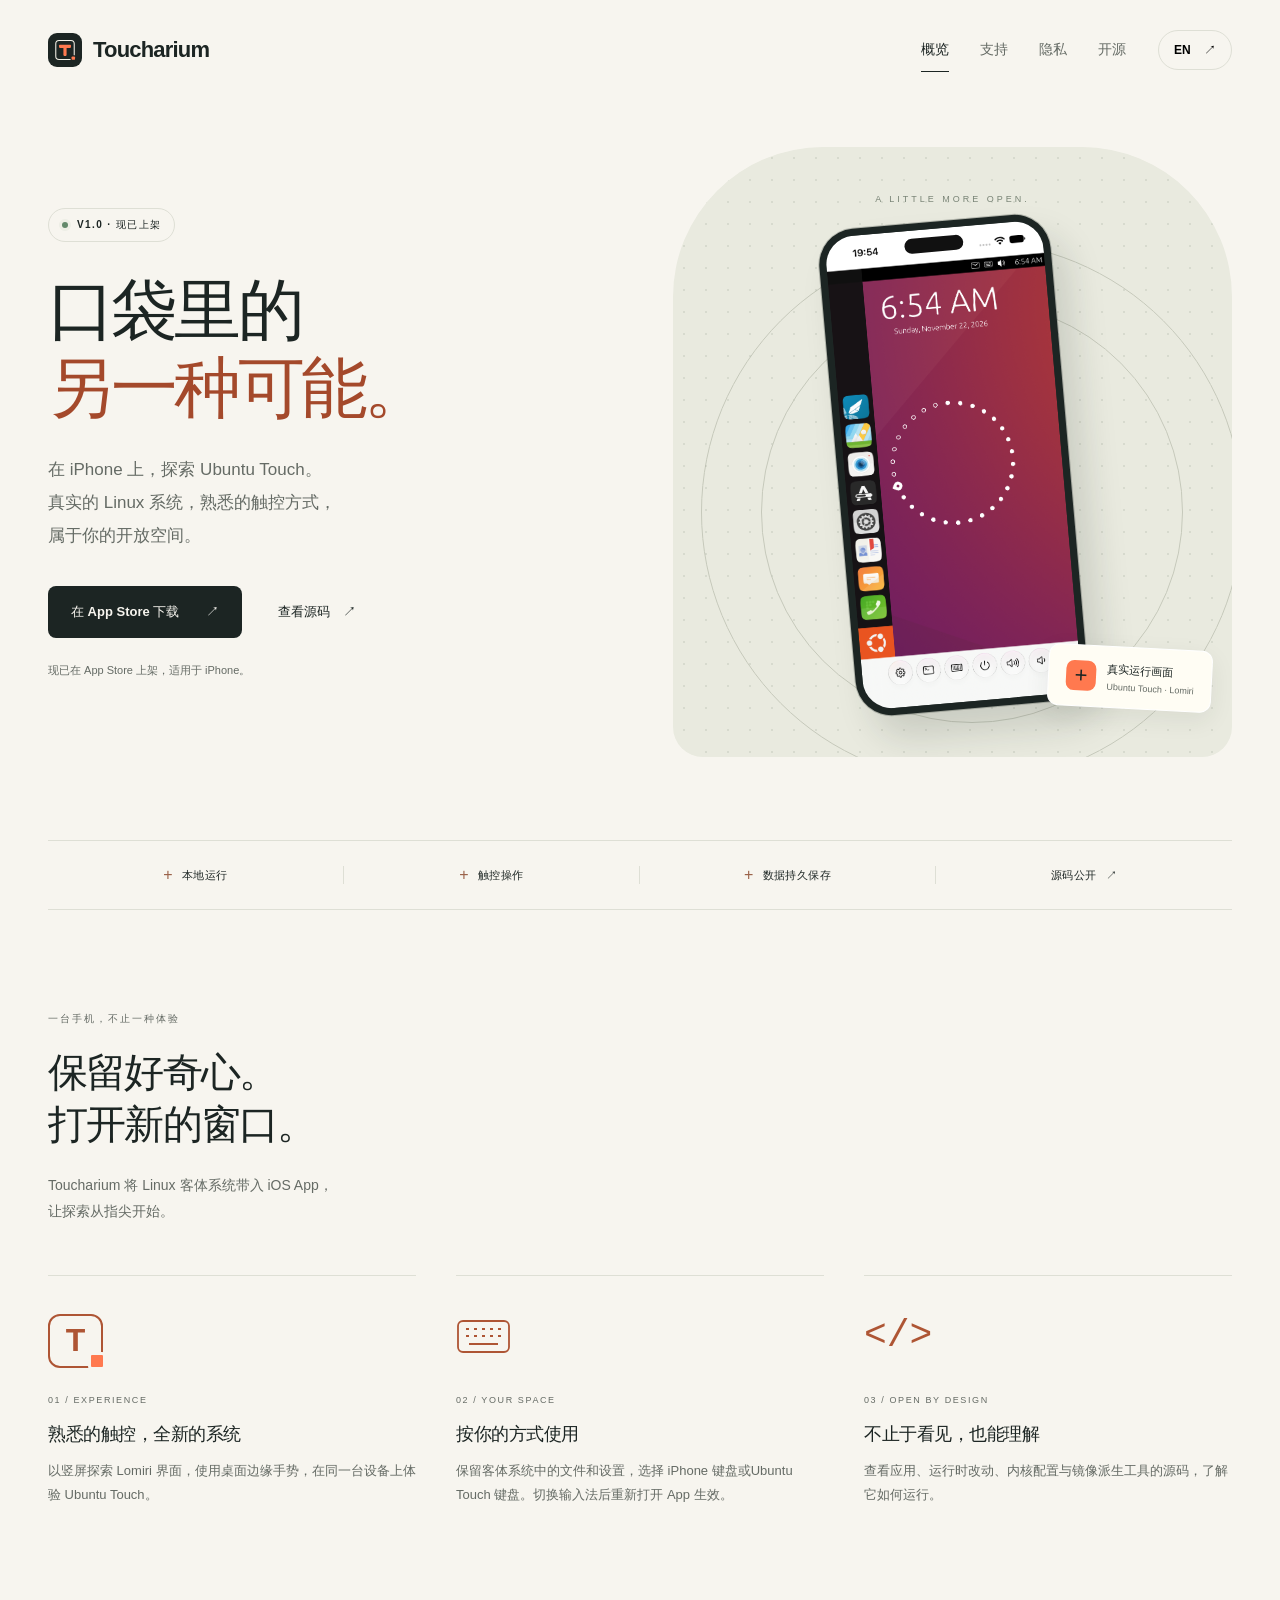
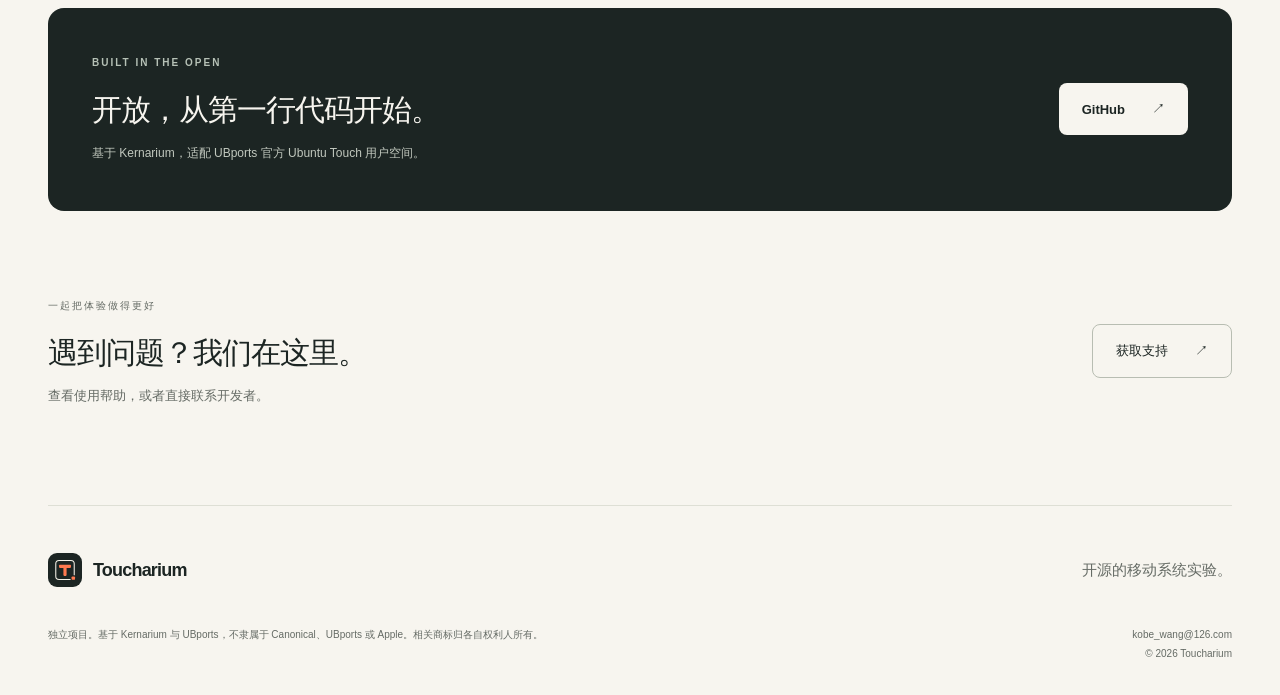
==== index.html @ 2452e2f4 "Publish versioned Toucharium source and licence materials" ====
<!doctype html>
<!-- SPDX-License-Identifier: GPL-2.0-or-later -->
<html lang="zh-CN" data-lang="zh"><head><meta charset="utf-8"><meta name="viewport" content="width=device-width, initial-scale=1">
<title>在 iPhone 上探索 Ubuntu Touch · Toucharium</title><meta name="description" content="Toucharium 是基于 Kernarium 的开源 iOS 应用，用于运行与探索 Ubuntu Touch。查看项目、技术支持、隐私政策和源码。">
<meta name="theme-color" content="#f7f5ef"><meta name="color-scheme" content="light"><meta name="referrer" content="strict-origin-when-cross-origin">
<meta property="og:title" content="在 iPhone 上探索 Ubuntu Touch · Toucharium"><meta property="og:description" content="Toucharium 是基于 Kernarium 的开源 iOS 应用，用于运行与探索 Ubuntu Touch。查看项目、技术支持、隐私政策和源码。"><meta property="og:type" content="website">
<link rel="icon" href="assets/icon.svg" type="image/svg+xml"><link rel="stylesheet" href="assets/style.css"><script src="assets/site.js" defer></script></head>
<body><a class="skip" href="#main"><span data-zh>跳到正文</span><span data-en lang="en">Skip to content</span></a><header class="site-header"><a class="wordmark" href="./" aria-label="Toucharium home"><img src="assets/icon.svg" width="34" height="34" alt=""><span>Toucharium</span></a><nav aria-label="Main navigation"><a href="./" aria-current="page"><span data-zh>概览</span><span data-en lang="en">Overview</span></a><a href="support.html"><span data-zh>支持</span><span data-en lang="en">Support</span></a><a href="privacy.html"><span data-zh>隐私</span><span data-en lang="en">Privacy</span></a><a href="open-source.html"><span data-zh>开源</span><span data-en lang="en">Source</span></a></nav><button class="language" id="language" type="button" aria-label="Switch to English">EN <span aria-hidden="true">↗</span></button></header>
<main id="main"><section class="hero"><div class="hero-copy"><div class="preview-label"><span class="status-dot"></span><span data-zh>V1.0 · 现已上架</span><span data-en lang="en">V1.0 · AVAILABLE NOW</span></div><h1><span data-zh>口袋里的<br><em>另一种可能。</em></span><span data-en lang="en">A different world.<br><em>In your pocket.</em></span></h1><p class="hero-description"><span data-zh>在 iPhone 上，探索 Ubuntu Touch。<br>真实的 Linux 系统，熟悉的触控方式，<br>属于你的开放空间。</span><span data-en lang="en">Explore Ubuntu Touch on your iPhone.<br>A real Linux system. Familiar touch controls.<br>An open space to make your own.</span></p><div class="hero-actions"><a href="https://apps.apple.com/cn/app/toucharium/id6837986003" class="button primary"><span data-zh>在 App Store 下载</span><span data-en lang="en">Download on the App Store</span> <span aria-hidden="true">↗</span></a><a href="https://github.com/kobewang126/Kernarium/tree/toucharium-v1.0" class="text-link"><span data-zh>查看源码</span><span data-en lang="en">View source</span> <span aria-hidden="true">↗</span></a></div><p class="availability"><span data-zh>现已在 App Store 上架，适用于 iPhone。</span><span data-en lang="en">Now available on the App Store for iPhone.</span></p></div><div class="hero-art"><div class="art-grid" aria-hidden="true"></div><span class="art-caption">A LITTLE MORE OPEN.</span><div class="phone"><div class="phone-screen"><img src="assets/ubuntu-touch-preview.png" width="942" height="2048" alt="Ubuntu Touch running inside Toucharium, with its launcher and six host controls"><div class="island" aria-hidden="true"></div></div></div><div class="floating-note"><span class="small-plus" aria-hidden="true">+</span><div><strong><span data-zh>真实运行画面</span><span data-en lang="en">A real running system</span></strong><span><span data-zh>Ubuntu Touch · Lomiri</span><span data-en lang="en">Ubuntu Touch · Lomiri</span></span></div></div></div></section>
<section class="principles" aria-label="Highlights"><span><span data-zh>本地运行</span><span data-en lang="en">Runs locally</span></span><span><span data-zh>触控操作</span><span data-en lang="en">Touch first</span></span><span><span data-zh>数据持久保存</span><span data-en lang="en">Persistent storage</span></span><a href="open-source.html"><span data-zh>源码公开</span><span data-en lang="en">Open source</span> <span aria-hidden="true">↗</span></a></section>
<section class="explore" id="explore"><div class="section-heading"><p class="eyebrow"><span data-zh>一台手机，不止一种体验</span><span data-en lang="en">ONE PHONE. MORE POSSIBILITIES.</span></p><h2><span data-zh>保留好奇心。<br>打开新的窗口。</span><span data-en lang="en">Keep your curiosity.<br>Open another window.</span></h2><p><span data-zh>Toucharium 将 Linux 客体系统带入 iOS App，<br>让探索从指尖开始。</span><span data-en lang="en">Toucharium brings a Linux guest system into an iOS app.<br>Start exploring, one touch at a time.</span></p></div><div class="feature-grid"><article class="feature"><div class="feature-icon window-symbol" aria-hidden="true">T<span></span></div><span class="feature-number">01 / EXPERIENCE</span><h3><span data-zh>熟悉的触控，全新的系统</span><span data-en lang="en">A familiar touch. A different system.</span></h3><p><span data-zh>以竖屏探索 Lomiri 界面，使用桌面边缘手势，在同一台设备上体验 Ubuntu Touch。</span><span data-en lang="en">Explore Lomiri in portrait, use its edge gestures, and experience Ubuntu Touch on the device you already have.</span></p></article><article class="feature"><div class="feature-icon keyboard-symbol" aria-hidden="true"><svg width="55" height="42" viewBox="0 0 55 42" fill="none" stroke="currentColor" stroke-width="1.8"><rect x="2" y="6" width="51" height="31" rx="5"/><path d="M10 14h3m5 0h3m5 0h3m5 0h3m5 0h3M10 21h3m5 0h3m5 0h3m5 0h3m5 0h3M13 29h29"/></svg></div><span class="feature-number">02 / YOUR SPACE</span><h3><span data-zh>按你的方式使用</span><span data-en lang="en">Make it your own.</span></h3><p><span data-zh>保留客体系统中的文件和设置，选择 iPhone 键盘或Ubuntu Touch 键盘。切换输入法后重新打开 App 生效。</span><span data-en lang="en">Keep guest files and settings. Choose the iPhone keyboard or the Ubuntu Touch keyboard; reopen the app to apply a change.</span></p></article><article class="feature"><div class="feature-icon code-symbol" aria-hidden="true">&lt;/&gt;</div><span class="feature-number">03 / OPEN BY DESIGN</span><h3><span data-zh>不止于看见，也能理解</span><span data-en lang="en">Look inside. Build on it.</span></h3><p><span data-zh>查看应用、运行时改动、内核配置与镜像派生工具的源码，了解它如何运行。</span><span data-en lang="en">Read the application, runtime changes, kernel configuration and image tools to understand how it works.</span></p></article></div></section>
<section class="open-banner"><div><p class="eyebrow">BUILT IN THE OPEN</p><h2><span data-zh>开放，从第一行代码开始。</span><span data-en lang="en">Open, from the first line.</span></h2><p><span data-zh>基于 Kernarium，适配 UBports 官方 Ubuntu Touch 用户空间。</span><span data-en lang="en">Built on Kernarium, adapted for the official UBports Ubuntu Touch userspace.</span></p></div><a href="https://github.com/kobewang126/Kernarium/tree/toucharium-v1.0" class="button light">GitHub <span aria-hidden="true">↗</span></a></section>
<section class="need-help"><div><p class="eyebrow"><span data-zh>一起把体验做得更好</span><span data-en lang="en">LET’S MAKE IT BETTER</span></p><h2><span data-zh>遇到问题？我们在这里。</span><span data-en lang="en">A question? We’re here.</span></h2><p><span data-zh>查看使用帮助，或者直接联系开发者。</span><span data-en lang="en">Read the guide or get in touch with the developer.</span></p></div><a href="support.html" class="button outline"><span data-zh>获取支持</span><span data-en lang="en">Get support</span> <span aria-hidden="true">↗</span></a></section></main><footer class="site-footer"><div class="footer-top"><a class="wordmark" href="./"><img src="assets/icon.svg" width="30" height="30" alt=""><span>Toucharium</span></a><p><span data-zh>开源的移动系统实验。</span><span data-en lang="en">An open-source mobile computing experiment.</span></p></div><div class="footer-bottom"><p><span data-zh>独立项目。基于 Kernarium 与 UBports，不隶属于 Canonical、UBports 或 Apple。相关商标归各自权利人所有。</span><span data-en lang="en">An independent project built on Kernarium and UBports. Not affiliated with Canonical, UBports or Apple. Trademarks belong to their respective owners.</span></p><div><a href="mailto:kobe_wang@126.com">kobe_wang@126.com</a><span>© 2026 Toucharium</span></div></div></footer></body></html>
---- assets/style.css ----
/* SPDX-License-Identifier: GPL-2.0-or-later */
:root{--paper:#f7f5ef;--ink:#1c2523;--muted:#656b65;--line:#dedfd5;--orange:#ff794f;--serif:Georgia,"Songti SC",serif;font-family:-apple-system,BlinkMacSystemFont,"Segoe UI","PingFang SC",sans-serif;color:var(--ink);background:var(--paper);font-synthesis:none;scroll-behavior:smooth}
*{box-sizing:border-box}body{margin:0}a{color:inherit;text-decoration:none}button{font:inherit}img{display:block;max-width:100%;height:auto}button,a{-webkit-tap-highlight-color:transparent}a:focus-visible,button:focus-visible,summary:focus-visible{outline:3px solid #b74520;outline-offset:5px}::selection{background:#ffb79e;color:var(--ink)}[data-en]{display:none}html[data-lang=en] [data-en]{display:revert}html[data-lang=en] [data-zh]{display:none}.skip{position:absolute;left:16px;top:-80px;padding:14px;background:var(--ink);color:white;z-index:100}.skip:focus{top:12px}.site-header{height:100px;max-width:1280px;padding:0 48px;margin:auto;display:flex;align-items:center;justify-content:space-between;gap:32px}.wordmark{display:inline-flex;align-items:center;gap:11px;font-weight:720;font-size:22px;letter-spacing:-.8px;white-space:nowrap}.wordmark img{border-radius:9px;width:34px;height:34px}.site-header nav{display:flex;align-items:center;gap:31px;margin-left:auto;font-size:14px}.site-header nav a{color:var(--muted);padding:12px 0}.site-header nav a:hover,.site-header nav a[aria-current]{color:var(--ink)}.site-header nav a[aria-current]{box-shadow:0 1px 0 var(--ink)}.language{background:transparent;border:1px solid var(--line);border-radius:22px;padding:9px 15px;cursor:pointer;font-size:12px;font-weight:650;min-height:40px}.language span{margin-left:10px}main{max-width:1280px;margin:auto;padding:0 48px}.hero{display:grid;grid-template-columns:1.05fr 1fr;align-items:center;gap:38px;min-height:740px;padding:40px 0 76px}.hero-copy{padding-bottom:4px}.preview-label{display:inline-flex;align-items:center;gap:9px;border:1px solid var(--line);border-radius:30px;padding:9px 13px;font-size:10px;letter-spacing:1.4px;font-weight:600}.status-dot{width:6px;height:6px;border-radius:50%;background:#62896a;box-shadow:0 0 0 3px #62896a12}.hero h1{font-size:clamp(48px,5.2vw,72px);line-height:1.17;letter-spacing:-3.8px;font-weight:600;margin:30px 0 25px}.hero h1 em{font-family:var(--serif);font-weight:400;font-style:italic;color:#a4492b}.hero-description{color:var(--muted);font-size:17px;line-height:1.95;max-width:465px;margin:0}.hero-actions{display:flex;align-items:center;gap:27px;margin-top:34px}.button{display:inline-flex;align-items:center;justify-content:space-between;gap:27px;padding:17px 23px;border-radius:8px;font-size:13px;font-weight:650;min-height:52px;transition:transform .2s,background .2s;white-space:nowrap}.button:hover{transform:translateY(-2px)}.primary{background:var(--ink);color:var(--paper)}.primary:hover{background:#36433e}.text-link{font-size:13px;font-weight:600;padding:14px 0}.text-link span{margin-left:9px}.availability{font-size:11px;color:var(--muted);line-height:1.8;margin-top:23px;max-width:415px}.hero-art{height:610px;position:relative;border-radius:150px 150px 30px 30px;background:#e9eadf;overflow:hidden;display:flex;justify-content:center;align-items:center}.hero-art:before{content:"";position:absolute;width:540px;height:540px;border:1px solid #c6c9bb;border-radius:50%;transform:translate(20px,60px)}.hero-art:after{content:"";position:absolute;width:420px;height:420px;border:1px solid #c6c9bb;border-radius:50%;transform:translate(20px,60px)}.art-grid{position:absolute;inset:0;background-image:radial-gradient(#a5ad9f 1px,transparent 1px);background-size:22px 22px;opacity:.26}.art-caption{position:absolute;top:47px;left:0;right:0;text-align:center;font-size:9px;letter-spacing:3px;color:#788375;z-index:1}.phone{width:232px;background:#1c2523;padding:7px;border-radius:36px;box-shadow:15px 24px 35px #1c252326,0 0 0 1px #1c252340;transform:rotate(-5deg) translateY(13px);position:relative;z-index:2}.phone-screen{position:relative;border-radius:29px;overflow:hidden;background:white}.phone-screen>img{width:100%;height:auto}.island{position:absolute;top:8px;left:50%;transform:translateX(-50%);height:15px;width:59px;background:#111;border-radius:15px}.floating-note{display:flex;align-items:center;gap:11px;position:absolute;bottom:48px;right:20px;background:#fffdf4;box-shadow:0 8px 24px #29322b14;padding:15px 17px;border-radius:11px;z-index:3;transform:rotate(3deg);border:1px solid #fff}.floating-note strong{display:block;font-size:11px;font-weight:650}.floating-note div>span{display:block;font-size:9px;color:var(--muted);margin-top:5px}.small-plus{background:var(--orange);height:30px;width:30px;border-radius:8px;display:grid;place-items:center;font-size:22px;line-height:1}.principles{display:grid;grid-template-columns:repeat(4,1fr);border-top:1px solid var(--line);border-bottom:1px solid var(--line);padding:25px 0;font-size:11px;letter-spacing:.4px}.principles>span,.principles>a{display:flex;gap:9px;align-items:center;justify-content:center;border-right:1px solid var(--line)}.principles>span:before{content:"+";color:#9b634a;font-size:16px}.principles>a{border-right:0}.eyebrow{font-size:10px;letter-spacing:2px;line-height:1.7;font-weight:650;margin:0 0 19px;color:var(--muted)}.explore{padding:100px 0}.section-heading{max-width:650px}.section-heading h2{font-size:40px;letter-spacing:-1.8px;line-height:1.3;font-weight:550;margin:0 0 23px}.section-heading>p:last-child{color:var(--muted);font-size:14px;line-height:1.85}.feature-grid{display:grid;grid-template-columns:repeat(3,1fr);gap:40px;margin-top:50px}.feature{border-top:1px solid var(--line);padding-top:28px}.feature-icon{height:64px;margin-bottom:27px;display:flex;align-items:center;font-size:43px;color:#ae5534}.window-symbol{border:2px solid #ae5534;width:55px;height:54px;border-radius:12px;display:grid;place-items:center;font-size:32px;font-weight:650;position:relative;margin-top:10px}.window-symbol span{position:absolute;width:12px;height:12px;background:var(--orange);border:3px solid var(--paper);box-sizing:content-box;border-radius:4px;bottom:-4px;right:-5px}.keyboard-symbol{padding-top:0;font-size:59px;line-height:1}.code-symbol{font-family:monospace;font-size:38px;font-weight:300}.feature-number{display:block;font-size:9px;letter-spacing:1.6px;color:var(--muted)}.feature h3{font-size:18px;font-weight:600;letter-spacing:-.5px;line-height:1.6;margin:15px 0 10px}.feature p{font-size:13px;color:var(--muted);line-height:1.9;margin:0}.open-banner{display:flex;align-items:center;justify-content:space-between;gap:30px;padding:46px 44px;border-radius:16px;background:var(--ink);color:var(--paper)}.open-banner .eyebrow{color:#b6c1b6}.open-banner h2{font-size:30px;font-weight:500;letter-spacing:-1px;margin:0}.open-banner p:last-child{font-size:12px;line-height:1.8;color:#c1c8be;margin-bottom:0}.light{background:var(--paper);color:var(--ink)}.need-help{padding:86px 0 100px;display:flex;align-items:center;justify-content:space-between;gap:25px}.need-help h2{font-size:30px;letter-spacing:-1px;font-weight:500;margin:0}.need-help p:last-child{font-size:13px;color:var(--muted);margin-bottom:0}.outline{border:1px solid #b8bdb2}.site-footer{max-width:1184px;margin:0 auto;border-top:1px solid var(--line);padding:40px 0 32px}.footer-top{display:flex;align-items:center;justify-content:space-between;gap:24px}.footer-top .wordmark{font-size:18px}.footer-top p{font-family:var(--serif);font-style:italic;color:var(--muted);font-size:15px}.footer-bottom{display:flex;justify-content:space-between;gap:45px;margin-top:30px;color:var(--muted);font-size:10px;line-height:1.9}.footer-bottom p{max-width:590px;margin:0}.footer-bottom>div{display:flex;flex-direction:column;align-items:flex-end;white-space:nowrap}.footer-bottom a:hover{text-decoration:underline}.page-heading{max-width:800px;padding:80px 0 65px}.page-heading h1{font-size:clamp(38px,5vw,60px);line-height:1.2;letter-spacing:-2.5px;font-weight:550;margin:0 0 24px}.lead{font-size:17px;color:var(--muted);line-height:1.8;max-width:680px;margin:0}.reading-layout{display:grid;grid-template-columns:235px 1fr;gap:75px;padding:55px 0 100px;border-top:1px solid var(--line)}.reading-layout aside p{font-size:12px;line-height:1.9;color:var(--muted);max-width:215px}.prose{max-width:755px}.prose p{font-size:14px;color:#525c55;line-height:1.95;margin:0 0 18px;overflow-wrap:anywhere}.prose a{color:#984326;text-decoration:underline;text-underline-offset:3px}.prose-section{margin-bottom:38px}.prose-section h2{font-size:20px;font-weight:600;letter-spacing:-.4px;margin:0 0 13px}.support-contact,.repo-card{border-radius:15px;background:#e9eadf;padding:33px 38px;display:flex;justify-content:space-between;align-items:center;gap:25px;margin-bottom:54px}.support-contact .eyebrow,.repo-card .eyebrow{margin-bottom:12px}.support-contact h2,.repo-card h2{font-size:26px;font-weight:550;margin:0;letter-spacing:-.7px}.support-contact p:last-child,.repo-card p:last-child{font-size:12px;color:var(--muted);line-height:1.8;margin-bottom:0}.contact-email{font-size:18px;white-space:nowrap;font-weight:500;letter-spacing:-.5px}.contact-email:hover{text-decoration:underline;text-underline-offset:5px}.prose details{border-bottom:1px solid var(--line);padding:22px 0}.prose details:first-child{padding-top:0}.prose summary{cursor:pointer;list-style:none;display:flex;align-items:center;justify-content:space-between;gap:24px;font-size:16px;font-weight:550;line-height:1.6;min-height:32px}.prose summary::-webkit-details-marker{display:none}.prose summary>span:last-child{font-weight:300;font-size:25px;color:var(--muted)}.prose details[open] summary>span:last-child{transform:rotate(45deg)}.prose details p{margin-top:18px;margin-bottom:1px}.support-secondary{padding-top:28px}.repo-card{background:#ece8dd}.repo-card .button{flex-shrink:0}
@media(min-width:1400px){.hero-art{height:660px}.phone{width:254px}.hero{min-height:800px}.hero h1{font-size:73px}}
@media(max-width:1000px){.site-header{padding:0 30px}.site-header nav{gap:22px}main{padding:0 30px}.hero{gap:27px;min-height:660px}.hero h1{font-size:52px;letter-spacing:-2.5px}.hero-description{font-size:14px}.hero-art{height:550px;border-radius:120px 120px 25px 25px}.phone{width:218px}.floating-note{right:12px;bottom:37px;padding:12px}.hero-actions{gap:20px;flex-wrap:wrap}.feature-grid{gap:25px}.feature h3{font-size:16px}.site-footer{margin:0 30px}.reading-layout{grid-template-columns:190px 1fr;gap:40px}.support-contact{align-items:flex-start;flex-direction:column;gap:20px}.section-heading h2{font-size:36px}.repo-card{align-items:flex-start;flex-direction:column}}
@media(max-width:650px){.site-header{height:auto;min-height:122px;padding:20px 22px 14px;flex-wrap:wrap;gap:14px}.wordmark{font-size:20px}.site-header .wordmark{order:0}.language{order:1;margin-left:auto;padding:8px 13px;min-height:38px}.site-header nav{order:2;width:100%;justify-content:space-between;margin:0;gap:12px;font-size:12px}.site-header nav a{padding:8px 0}main{padding:0 22px}.hero{grid-template-columns:1fr;gap:38px;padding:30px 0 37px;min-height:0}.hero-copy{padding:0 2px}.preview-label{font-size:9px;letter-spacing:1px;padding:8px 12px}.hero h1{font-size:48px;letter-spacing:-2.8px;margin:25px 0 22px;line-height:1.2}.hero-description{font-size:14px;line-height:1.9}.hero-actions{margin-top:25px;gap:25px}.button{padding:15px 19px;font-size:12px;min-height:48px}.availability{font-size:10px;margin-top:18px;max-width:310px}.hero-art{height:535px;border-radius:110px 110px 24px 24px}.phone{width:211px;transform:rotate(-5deg) translateY(15px);border-radius:32px}.phone-screen{border-radius:25px}.art-caption{top:29px;font-size:8px;letter-spacing:2.4px}.floating-note{bottom:26px;right:13px}.principles{grid-template-columns:1fr 1fr;row-gap:20px;padding:23px 0;font-size:10px}.principles>span:nth-child(2){border-right:0}.explore{padding:65px 0}.section-heading h2{font-size:33px;letter-spacing:-1.8px}.section-heading>p:last-child{font-size:13px}.section-heading>p:last-child br{display:none}.feature-grid{grid-template-columns:1fr;gap:32px;margin-top:30px}.feature{padding:24px 0 0}.feature-icon{float:right;margin:5px 5px 10px 20px;width:55px;height:54px}.feature h3{font-size:18px;margin-top:12px}.feature p{font-size:13px;max-width:400px}.feature-number{padding-top:5px}.open-banner{padding:32px 26px;flex-direction:column;align-items:flex-start;gap:25px}.open-banner h2{font-size:26px}.open-banner p:last-child{font-size:12px}.open-banner .button{min-width:135px}.need-help{padding:62px 0;flex-direction:column;align-items:flex-start;gap:28px}.need-help h2{font-size:27px}.eyebrow{font-size:9px;letter-spacing:1.7px;margin-bottom:14px}.site-footer{padding:28px 0;margin:0 22px}.footer-top{flex-direction:column;align-items:flex-start;gap:8px}.footer-top p{font-size:13px;margin:8px 0}.footer-bottom{flex-direction:column;gap:15px;margin-top:22px}.footer-bottom>div{align-items:flex-start;gap:6px}.page-heading{padding:48px 0 40px}.page-heading h1{font-size:39px;letter-spacing:-1.8px;margin-bottom:20px}.lead{font-size:14px}.reading-layout{grid-template-columns:1fr;gap:28px;padding:30px 0 58px}.reading-layout aside p{max-width:100%;font-size:11px}.reading-layout aside .eyebrow{margin-bottom:9px}.prose-section h2{font-size:19px}.prose p{font-size:13px;line-height:1.95}.prose-section{margin-bottom:30px}.support-contact,.repo-card{padding:26px 23px;margin-bottom:35px;gap:18px}.support-contact h2,.repo-card h2{font-size:23px;overflow-wrap:anywhere}.support-contact .contact-email{font-size:17px}.prose summary{font-size:15px}.prose details{padding:19px 0}}
@media(prefers-reduced-motion:reduce){:root{scroll-behavior:auto}.button{transition:none}}
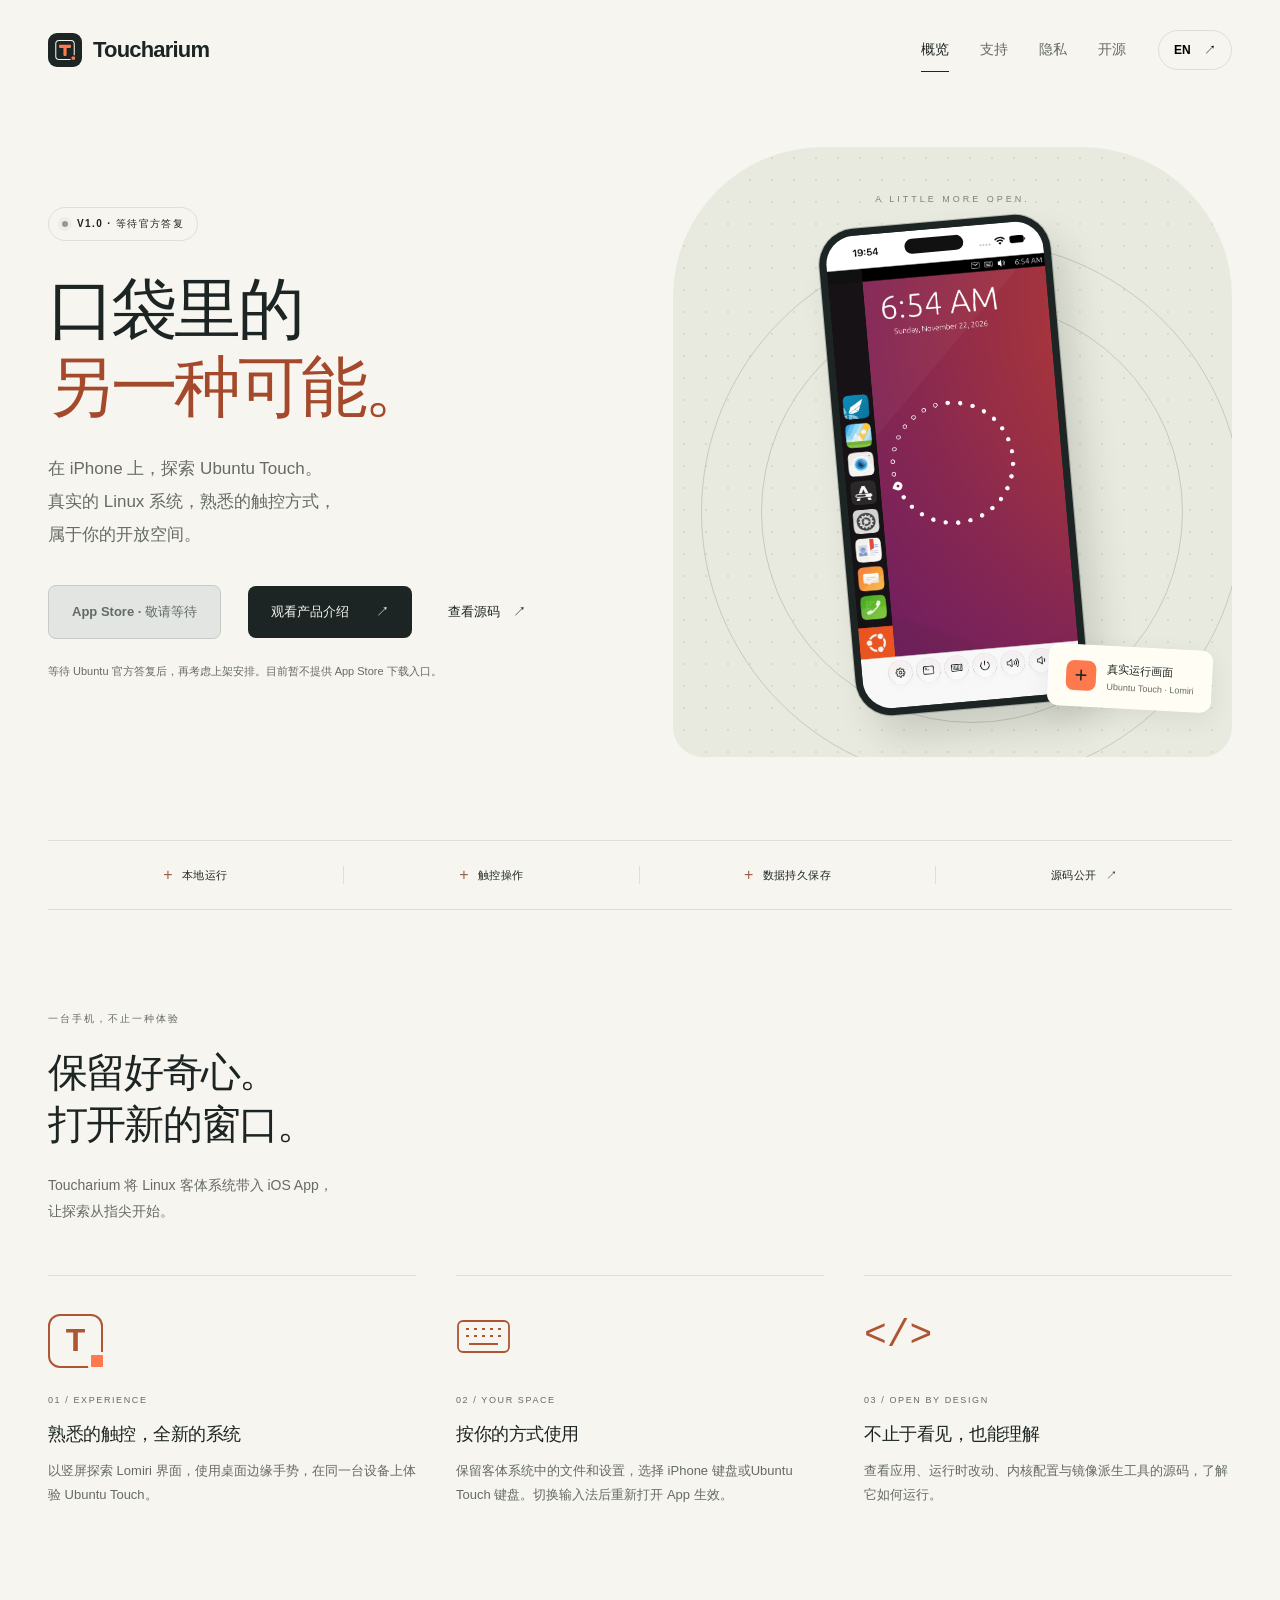
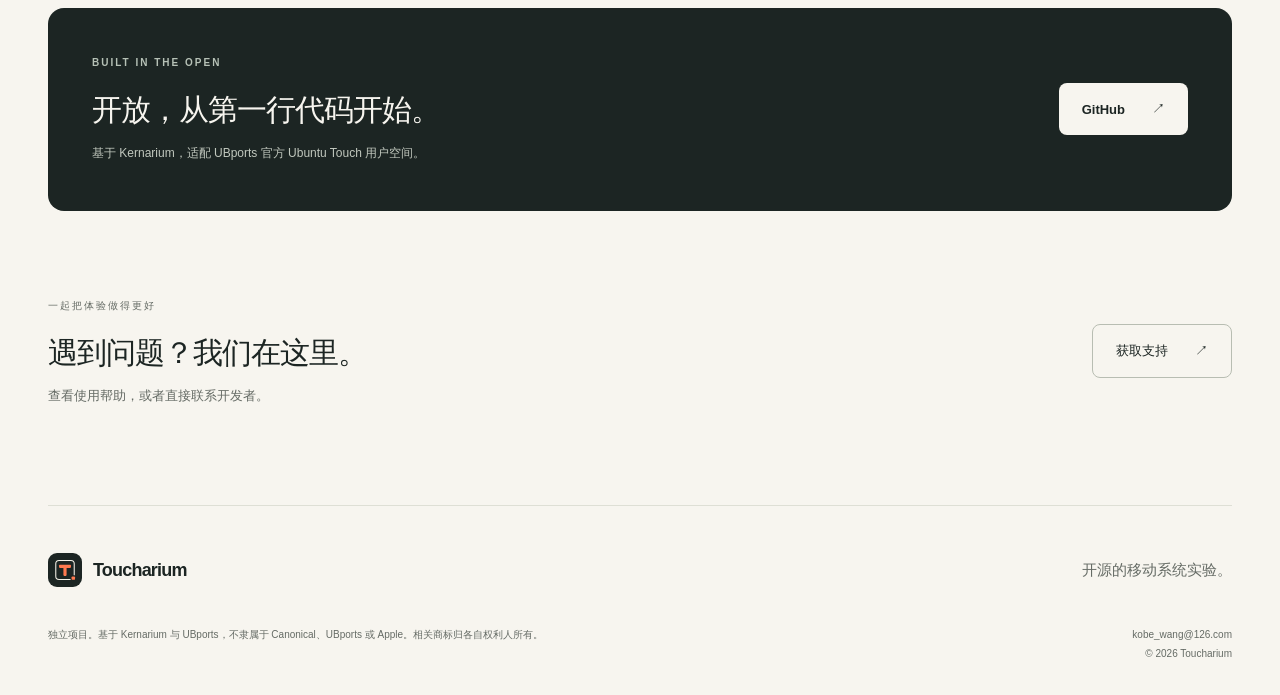
==== commit 7a18d7e6: "Pause website App Store downloads and add product video" ====
--- a/index.html
+++ b/index.html
@@ -4,9 +4,9 @@
 <title>在 iPhone 上探索 Ubuntu Touch · Toucharium</title><meta name="description" content="Toucharium 是基于 Kernarium 的开源 iOS 应用，用于运行与探索 Ubuntu Touch。查看项目、技术支持、隐私政策和源码。">
 <meta name="theme-color" content="#f7f5ef"><meta name="color-scheme" content="light"><meta name="referrer" content="strict-origin-when-cross-origin">
 <meta property="og:title" content="在 iPhone 上探索 Ubuntu Touch · Toucharium"><meta property="og:description" content="Toucharium 是基于 Kernarium 的开源 iOS 应用，用于运行与探索 Ubuntu Touch。查看项目、技术支持、隐私政策和源码。"><meta property="og:type" content="website">
-<link rel="icon" href="assets/icon.svg" type="image/svg+xml"><link rel="stylesheet" href="assets/style.css"><script src="assets/site.js" defer></script></head>
+<link rel="icon" href="assets/icon.svg" type="image/svg+xml"><link rel="stylesheet" href="assets/style.css?v=store-hold-20261125"><script src="assets/site.js" defer></script></head>
 <body><a class="skip" href="#main"><span data-zh>跳到正文</span><span data-en lang="en">Skip to content</span></a><header class="site-header"><a class="wordmark" href="./" aria-label="Toucharium home"><img src="assets/icon.svg" width="34" height="34" alt=""><span>Toucharium</span></a><nav aria-label="Main navigation"><a href="./" aria-current="page"><span data-zh>概览</span><span data-en lang="en">Overview</span></a><a href="support.html"><span data-zh>支持</span><span data-en lang="en">Support</span></a><a href="privacy.html"><span data-zh>隐私</span><span data-en lang="en">Privacy</span></a><a href="open-source.html"><span data-zh>开源</span><span data-en lang="en">Source</span></a></nav><button class="language" id="language" type="button" aria-label="Switch to English">EN <span aria-hidden="true">↗</span></button></header>
-<main id="main"><section class="hero"><div class="hero-copy"><div class="preview-label"><span class="status-dot"></span><span data-zh>V1.0 · 现已上架</span><span data-en lang="en">V1.0 · AVAILABLE NOW</span></div><h1><span data-zh>口袋里的<br><em>另一种可能。</em></span><span data-en lang="en">A different world.<br><em>In your pocket.</em></span></h1><p class="hero-description"><span data-zh>在 iPhone 上，探索 Ubuntu Touch。<br>真实的 Linux 系统，熟悉的触控方式，<br>属于你的开放空间。</span><span data-en lang="en">Explore Ubuntu Touch on your iPhone.<br>A real Linux system. Familiar touch controls.<br>An open space to make your own.</span></p><div class="hero-actions"><a href="https://apps.apple.com/cn/app/toucharium/id6837986003" class="button primary"><span data-zh>在 App Store 下载</span><span data-en lang="en">Download on the App Store</span> <span aria-hidden="true">↗</span></a><a href="https://github.com/kobewang126/Kernarium/tree/toucharium-v1.0" class="text-link"><span data-zh>查看源码</span><span data-en lang="en">View source</span> <span aria-hidden="true">↗</span></a></div><p class="availability"><span data-zh>现已在 App Store 上架，适用于 iPhone。</span><span data-en lang="en">Now available on the App Store for iPhone.</span></p></div><div class="hero-art"><div class="art-grid" aria-hidden="true"></div><span class="art-caption">A LITTLE MORE OPEN.</span><div class="phone"><div class="phone-screen"><img src="assets/ubuntu-touch-preview.png" width="942" height="2048" alt="Ubuntu Touch running inside Toucharium, with its launcher and six host controls"><div class="island" aria-hidden="true"></div></div></div><div class="floating-note"><span class="small-plus" aria-hidden="true">+</span><div><strong><span data-zh>真实运行画面</span><span data-en lang="en">A real running system</span></strong><span><span data-zh>Ubuntu Touch · Lomiri</span><span data-en lang="en">Ubuntu Touch · Lomiri</span></span></div></div></div></section>
+<main id="main"><section class="hero"><div class="hero-copy"><div class="preview-label"><span class="status-dot"></span><span data-zh>V1.0 · 等待官方答复</span><span data-en lang="en">V1.0 · AWAITING A RESPONSE</span></div><h1><span data-zh>口袋里的<br><em>另一种可能。</em></span><span data-en lang="en">A different world.<br><em>In your pocket.</em></span></h1><p class="hero-description"><span data-zh>在 iPhone 上，探索 Ubuntu Touch。<br>真实的 Linux 系统，熟悉的触控方式，<br>属于你的开放空间。</span><span data-en lang="en">Explore Ubuntu Touch on your iPhone.<br>A real Linux system. Familiar touch controls.<br>An open space to make your own.</span></p><div class="hero-actions"><button class="button store-paused" type="button" disabled aria-describedby="store-status"><span data-zh>App Store · 敬请等待</span><span data-en lang="en">App Store · On hold</span></button><a href="https://www.bilibili.com/video/BV1FvySzBEed/" class="button primary"><span data-zh>观看产品介绍</span><span data-en lang="en">Watch product video</span> <span aria-hidden="true">↗</span></a><a href="https://github.com/kobewang126/Kernarium/tree/toucharium-v1.0" class="text-link"><span data-zh>查看源码</span><span data-en lang="en">View source</span> <span aria-hidden="true">↗</span></a></div><p class="availability" id="store-status"><span data-zh>等待 Ubuntu 官方答复后，再考虑上架安排。目前暂不提供 App Store 下载入口。</span><span data-en lang="en">The App Store download link is on hold while we await a response from Ubuntu’s representatives. We will reconsider release arrangements after their reply.</span></p></div><div class="hero-art"><div class="art-grid" aria-hidden="true"></div><span class="art-caption">A LITTLE MORE OPEN.</span><div class="phone"><div class="phone-screen"><img src="assets/ubuntu-touch-preview.png" width="942" height="2048" alt="Ubuntu Touch running inside Toucharium, with its launcher and six host controls"><div class="island" aria-hidden="true"></div></div></div><div class="floating-note"><span class="small-plus" aria-hidden="true">+</span><div><strong><span data-zh>真实运行画面</span><span data-en lang="en">A real running system</span></strong><span><span data-zh>Ubuntu Touch · Lomiri</span><span data-en lang="en">Ubuntu Touch · Lomiri</span></span></div></div></div></section>
 <section class="principles" aria-label="Highlights"><span><span data-zh>本地运行</span><span data-en lang="en">Runs locally</span></span><span><span data-zh>触控操作</span><span data-en lang="en">Touch first</span></span><span><span data-zh>数据持久保存</span><span data-en lang="en">Persistent storage</span></span><a href="open-source.html"><span data-zh>源码公开</span><span data-en lang="en">Open source</span> <span aria-hidden="true">↗</span></a></section>
 <section class="explore" id="explore"><div class="section-heading"><p class="eyebrow"><span data-zh>一台手机，不止一种体验</span><span data-en lang="en">ONE PHONE. MORE POSSIBILITIES.</span></p><h2><span data-zh>保留好奇心。<br>打开新的窗口。</span><span data-en lang="en">Keep your curiosity.<br>Open another window.</span></h2><p><span data-zh>Toucharium 将 Linux 客体系统带入 iOS App，<br>让探索从指尖开始。</span><span data-en lang="en">Toucharium brings a Linux guest system into an iOS app.<br>Start exploring, one touch at a time.</span></p></div><div class="feature-grid"><article class="feature"><div class="feature-icon window-symbol" aria-hidden="true">T<span></span></div><span class="feature-number">01 / EXPERIENCE</span><h3><span data-zh>熟悉的触控，全新的系统</span><span data-en lang="en">A familiar touch. A different system.</span></h3><p><span data-zh>以竖屏探索 Lomiri 界面，使用桌面边缘手势，在同一台设备上体验 Ubuntu Touch。</span><span data-en lang="en">Explore Lomiri in portrait, use its edge gestures, and experience Ubuntu Touch on the device you already have.</span></p></article><article class="feature"><div class="feature-icon keyboard-symbol" aria-hidden="true"><svg width="55" height="42" viewBox="0 0 55 42" fill="none" stroke="currentColor" stroke-width="1.8"><rect x="2" y="6" width="51" height="31" rx="5"/><path d="M10 14h3m5 0h3m5 0h3m5 0h3m5 0h3M10 21h3m5 0h3m5 0h3m5 0h3m5 0h3M13 29h29"/></svg></div><span class="feature-number">02 / YOUR SPACE</span><h3><span data-zh>按你的方式使用</span><span data-en lang="en">Make it your own.</span></h3><p><span data-zh>保留客体系统中的文件和设置，选择 iPhone 键盘或Ubuntu Touch 键盘。切换输入法后重新打开 App 生效。</span><span data-en lang="en">Keep guest files and settings. Choose the iPhone keyboard or the Ubuntu Touch keyboard; reopen the app to apply a change.</span></p></article><article class="feature"><div class="feature-icon code-symbol" aria-hidden="true">&lt;/&gt;</div><span class="feature-number">03 / OPEN BY DESIGN</span><h3><span data-zh>不止于看见，也能理解</span><span data-en lang="en">Look inside. Build on it.</span></h3><p><span data-zh>查看应用、运行时改动、内核配置与镜像派生工具的源码，了解它如何运行。</span><span data-en lang="en">Read the application, runtime changes, kernel configuration and image tools to understand how it works.</span></p></article></div></section>
 <section class="open-banner"><div><p class="eyebrow">BUILT IN THE OPEN</p><h2><span data-zh>开放，从第一行代码开始。</span><span data-en lang="en">Open, from the first line.</span></h2><p><span data-zh>基于 Kernarium，适配 UBports 官方 Ubuntu Touch 用户空间。</span><span data-en lang="en">Built on Kernarium, adapted for the official UBports Ubuntu Touch userspace.</span></p></div><a href="https://github.com/kobewang126/Kernarium/tree/toucharium-v1.0" class="button light">GitHub <span aria-hidden="true">↗</span></a></section>
--- a/assets/style.css
+++ b/assets/style.css
@@ -5,3 +5,7 @@
 @media(max-width:1000px){.site-header{padding:0 30px}.site-header nav{gap:22px}main{padding:0 30px}.hero{gap:27px;min-height:660px}.hero h1{font-size:52px;letter-spacing:-2.5px}.hero-description{font-size:14px}.hero-art{height:550px;border-radius:120px 120px 25px 25px}.phone{width:218px}.floating-note{right:12px;bottom:37px;padding:12px}.hero-actions{gap:20px;flex-wrap:wrap}.feature-grid{gap:25px}.feature h3{font-size:16px}.site-footer{margin:0 30px}.reading-layout{grid-template-columns:190px 1fr;gap:40px}.support-contact{align-items:flex-start;flex-direction:column;gap:20px}.section-heading h2{font-size:36px}.repo-card{align-items:flex-start;flex-direction:column}}
 @media(max-width:650px){.site-header{height:auto;min-height:122px;padding:20px 22px 14px;flex-wrap:wrap;gap:14px}.wordmark{font-size:20px}.site-header .wordmark{order:0}.language{order:1;margin-left:auto;padding:8px 13px;min-height:38px}.site-header nav{order:2;width:100%;justify-content:space-between;margin:0;gap:12px;font-size:12px}.site-header nav a{padding:8px 0}main{padding:0 22px}.hero{grid-template-columns:1fr;gap:38px;padding:30px 0 37px;min-height:0}.hero-copy{padding:0 2px}.preview-label{font-size:9px;letter-spacing:1px;padding:8px 12px}.hero h1{font-size:48px;letter-spacing:-2.8px;margin:25px 0 22px;line-height:1.2}.hero-description{font-size:14px;line-height:1.9}.hero-actions{margin-top:25px;gap:25px}.button{padding:15px 19px;font-size:12px;min-height:48px}.availability{font-size:10px;margin-top:18px;max-width:310px}.hero-art{height:535px;border-radius:110px 110px 24px 24px}.phone{width:211px;transform:rotate(-5deg) translateY(15px);border-radius:32px}.phone-screen{border-radius:25px}.art-caption{top:29px;font-size:8px;letter-spacing:2.4px}.floating-note{bottom:26px;right:13px}.principles{grid-template-columns:1fr 1fr;row-gap:20px;padding:23px 0;font-size:10px}.principles>span:nth-child(2){border-right:0}.explore{padding:65px 0}.section-heading h2{font-size:33px;letter-spacing:-1.8px}.section-heading>p:last-child{font-size:13px}.section-heading>p:last-child br{display:none}.feature-grid{grid-template-columns:1fr;gap:32px;margin-top:30px}.feature{padding:24px 0 0}.feature-icon{float:right;margin:5px 5px 10px 20px;width:55px;height:54px}.feature h3{font-size:18px;margin-top:12px}.feature p{font-size:13px;max-width:400px}.feature-number{padding-top:5px}.open-banner{padding:32px 26px;flex-direction:column;align-items:flex-start;gap:25px}.open-banner h2{font-size:26px}.open-banner p:last-child{font-size:12px}.open-banner .button{min-width:135px}.need-help{padding:62px 0;flex-direction:column;align-items:flex-start;gap:28px}.need-help h2{font-size:27px}.eyebrow{font-size:9px;letter-spacing:1.7px;margin-bottom:14px}.site-footer{padding:28px 0;margin:0 22px}.footer-top{flex-direction:column;align-items:flex-start;gap:8px}.footer-top p{font-size:13px;margin:8px 0}.footer-bottom{flex-direction:column;gap:15px;margin-top:22px}.footer-bottom>div{align-items:flex-start;gap:6px}.page-heading{padding:48px 0 40px}.page-heading h1{font-size:39px;letter-spacing:-1.8px;margin-bottom:20px}.lead{font-size:14px}.reading-layout{grid-template-columns:1fr;gap:28px;padding:30px 0 58px}.reading-layout aside p{max-width:100%;font-size:11px}.reading-layout aside .eyebrow{margin-bottom:9px}.prose-section h2{font-size:19px}.prose p{font-size:13px;line-height:1.95}.prose-section{margin-bottom:30px}.support-contact,.repo-card{padding:26px 23px;margin-bottom:35px;gap:18px}.support-contact h2,.repo-card h2{font-size:23px;overflow-wrap:anywhere}.support-contact .contact-email{font-size:17px}.prose summary{font-size:15px}.prose details{padding:19px 0}}
 @media(prefers-reduced-motion:reduce){:root{scroll-behavior:auto}.button{transition:none}}
+
+/* The website download entry is paused pending a reply. */
+.button.store-paused:disabled{background:#e2e5e1;color:#626b65;border:1px solid #c5cbc5;cursor:not-allowed;transform:none;box-shadow:none;opacity:1}
+.preview-label .status-dot{background:#929a93;box-shadow:0 0 0 4px #929a9318}
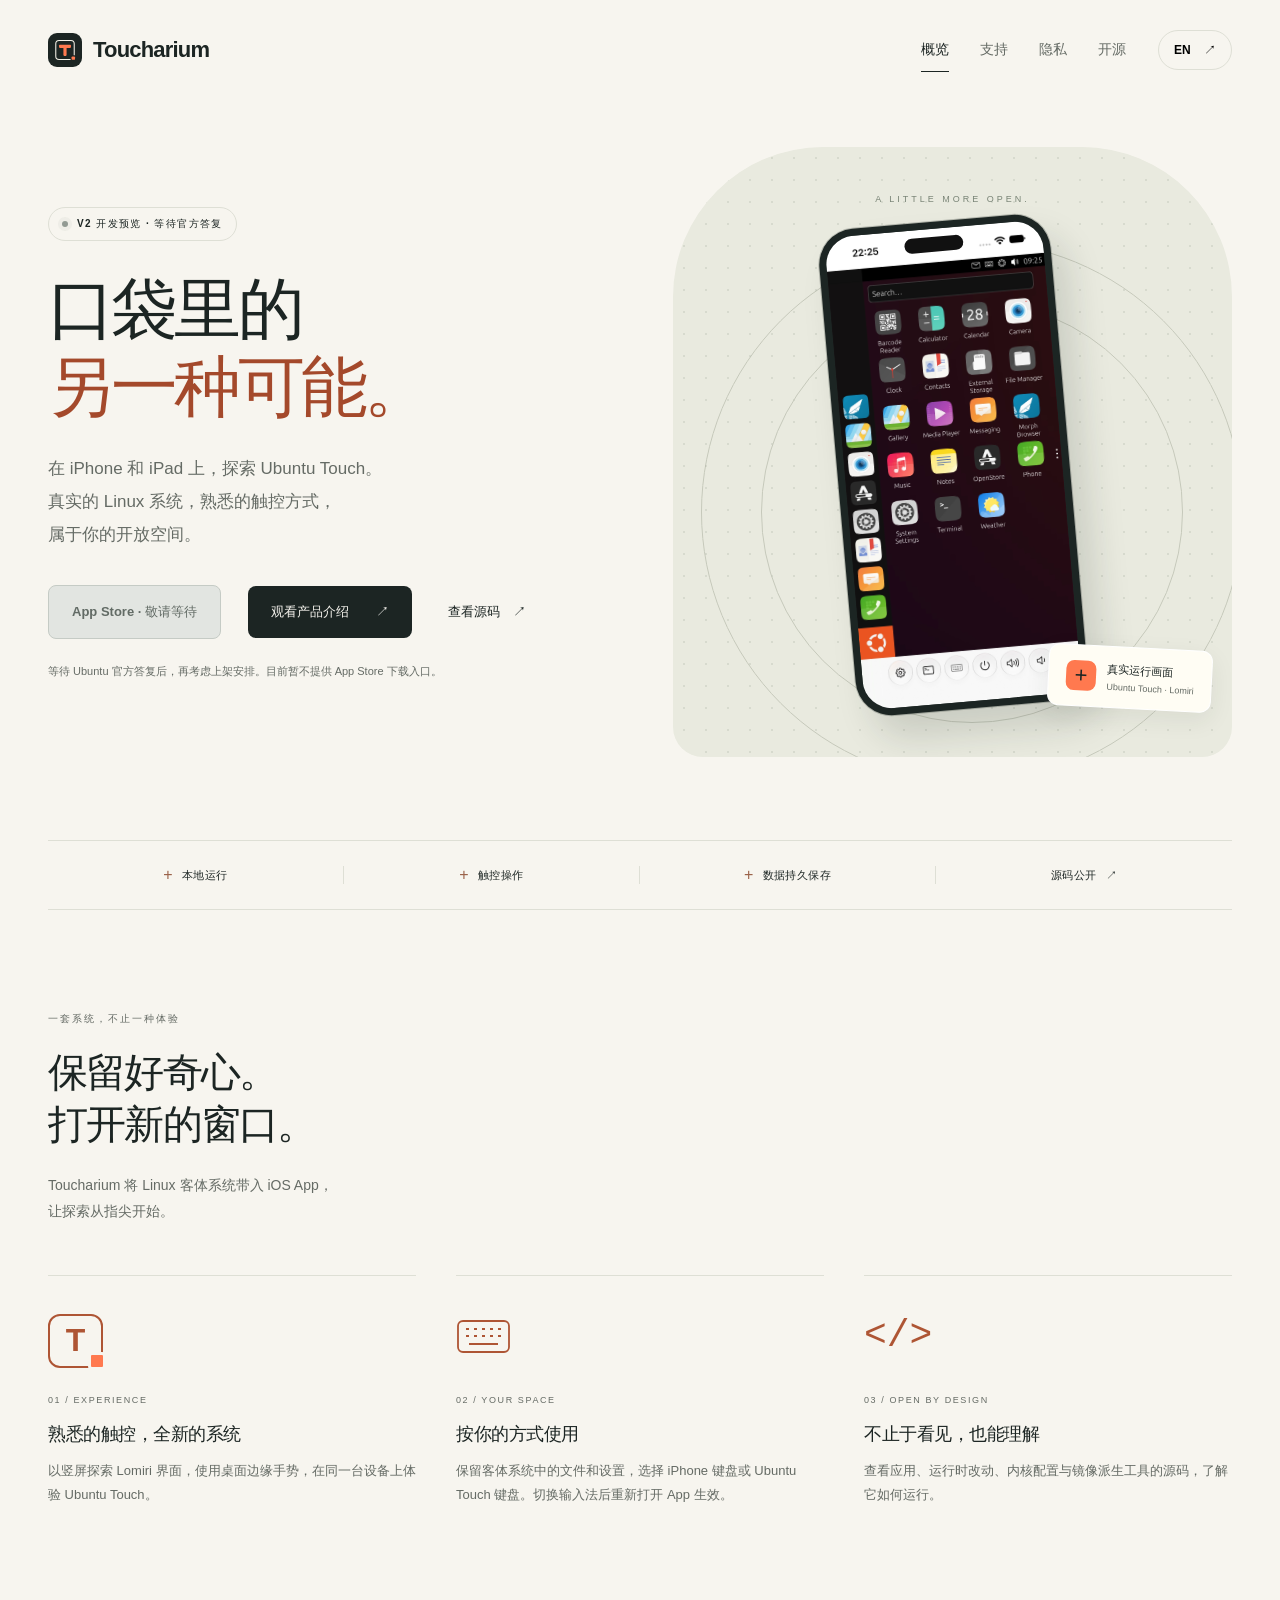
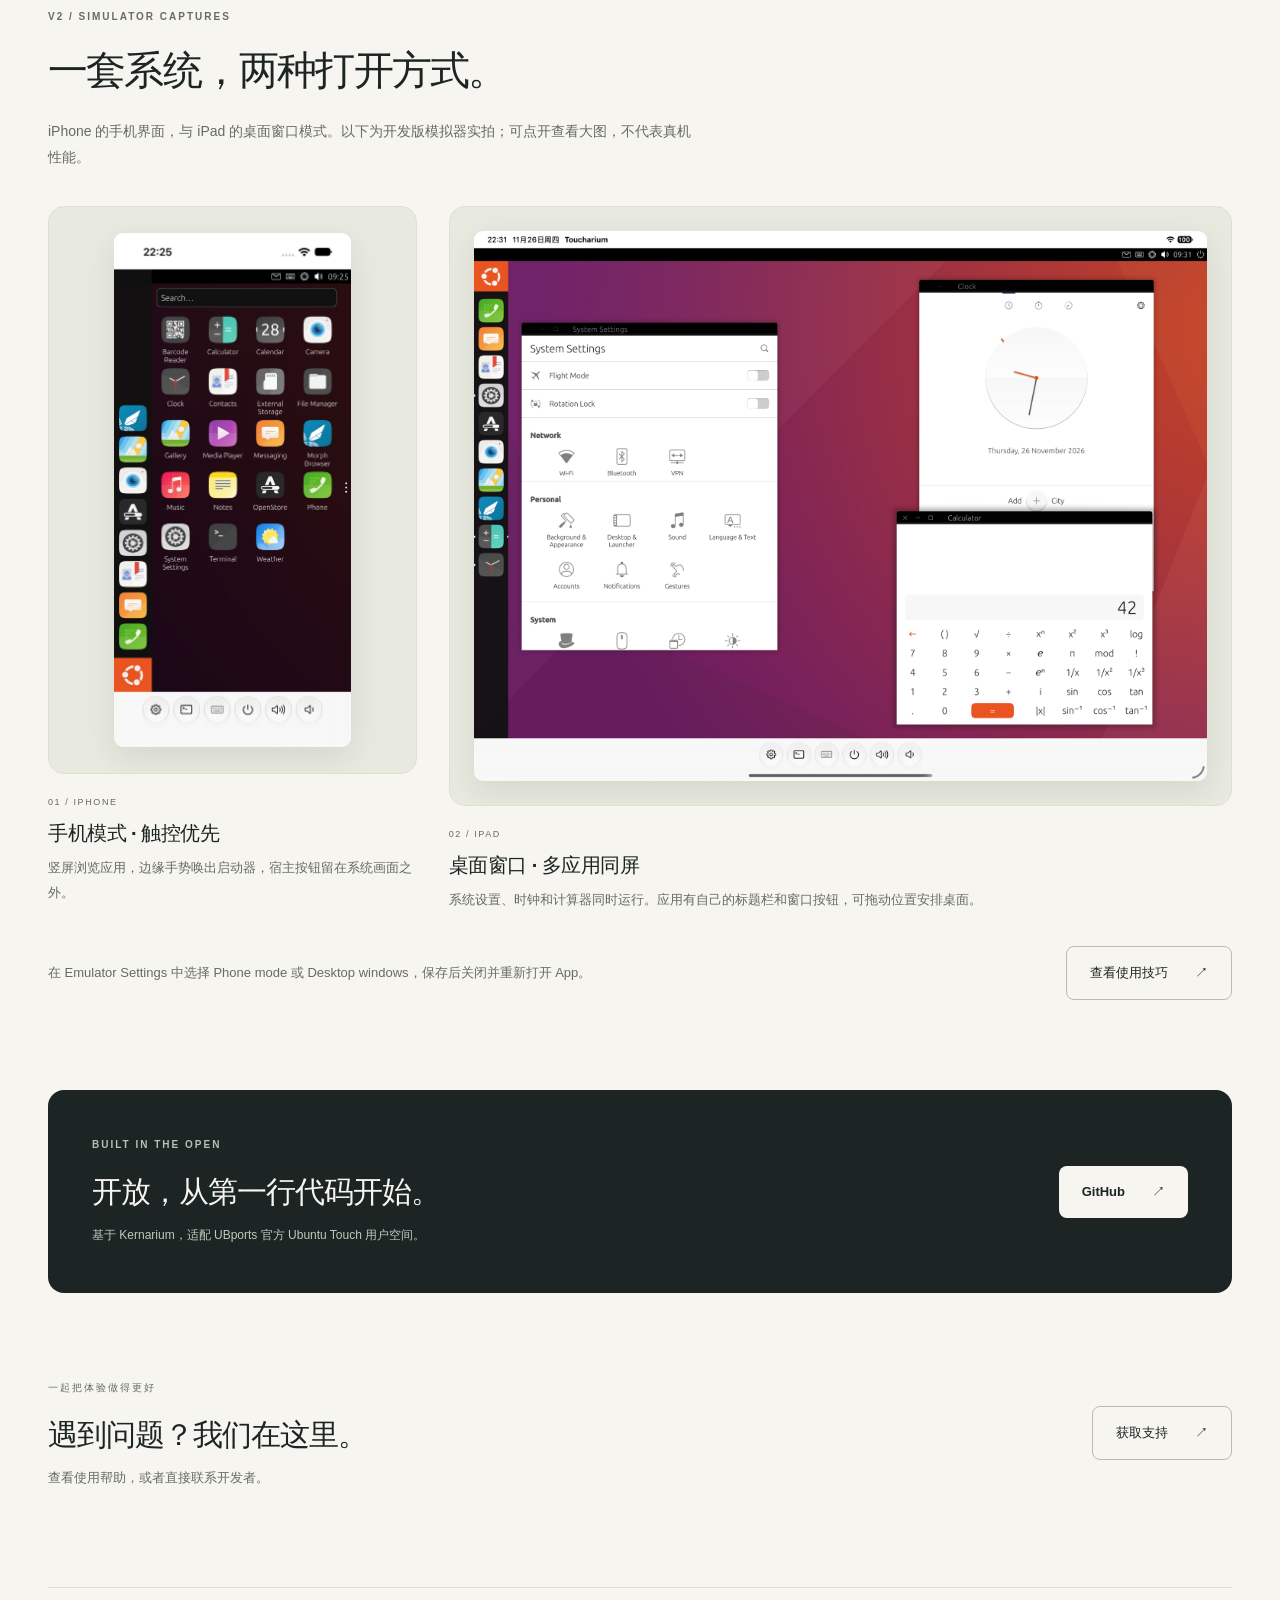
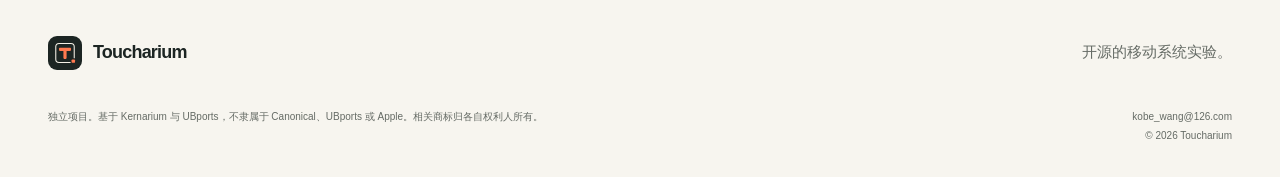
==== commit 0829a11c: "Add external-image usage guide and simulator gallery" ====
--- a/index.html
+++ b/index.html
@@ -1,13 +1,13 @@
 <!doctype html>
 <!-- SPDX-License-Identifier: GPL-2.0-or-later -->
 <html lang="zh-CN" data-lang="zh"><head><meta charset="utf-8"><meta name="viewport" content="width=device-width, initial-scale=1">
-<title>在 iPhone 上探索 Ubuntu Touch · Toucharium</title><meta name="description" content="Toucharium 是基于 Kernarium 的开源 iOS 应用，用于运行与探索 Ubuntu Touch。查看项目、技术支持、隐私政策和源码。">
+<title>在 iPhone 和 iPad 上探索 Ubuntu Touch · Toucharium</title><meta name="description" content="Toucharium 是基于 Kernarium 的开源 iOS 应用，用于运行与探索 Ubuntu Touch。查看项目、技术支持、隐私政策和源码。">
 <meta name="theme-color" content="#f7f5ef"><meta name="color-scheme" content="light"><meta name="referrer" content="strict-origin-when-cross-origin">
-<meta property="og:title" content="在 iPhone 上探索 Ubuntu Touch · Toucharium"><meta property="og:description" content="Toucharium 是基于 Kernarium 的开源 iOS 应用，用于运行与探索 Ubuntu Touch。查看项目、技术支持、隐私政策和源码。"><meta property="og:type" content="website">
-<link rel="icon" href="assets/icon.svg" type="image/svg+xml"><link rel="stylesheet" href="assets/style.css?v=store-hold-20261125"><script src="assets/site.js" defer></script></head>
+<meta property="og:title" content="在 iPhone 和 iPad 上探索 Ubuntu Touch · Toucharium"><meta property="og:description" content="Toucharium 是基于 Kernarium 的开源 iOS 应用，用于运行与探索 Ubuntu Touch。查看项目、技术支持、隐私政策和源码。"><meta property="og:type" content="website">
+<link rel="icon" href="assets/icon.svg" type="image/svg+xml"><link rel="stylesheet" href="assets/style.css?v=v2-usage-gallery"><script src="assets/site.js" defer></script></head>
 <body><a class="skip" href="#main"><span data-zh>跳到正文</span><span data-en lang="en">Skip to content</span></a><header class="site-header"><a class="wordmark" href="./" aria-label="Toucharium home"><img src="assets/icon.svg" width="34" height="34" alt=""><span>Toucharium</span></a><nav aria-label="Main navigation"><a href="./" aria-current="page"><span data-zh>概览</span><span data-en lang="en">Overview</span></a><a href="support.html"><span data-zh>支持</span><span data-en lang="en">Support</span></a><a href="privacy.html"><span data-zh>隐私</span><span data-en lang="en">Privacy</span></a><a href="open-source.html"><span data-zh>开源</span><span data-en lang="en">Source</span></a></nav><button class="language" id="language" type="button" aria-label="Switch to English">EN <span aria-hidden="true">↗</span></button></header>
-<main id="main"><section class="hero"><div class="hero-copy"><div class="preview-label"><span class="status-dot"></span><span data-zh>V1.0 · 等待官方答复</span><span data-en lang="en">V1.0 · AWAITING A RESPONSE</span></div><h1><span data-zh>口袋里的<br><em>另一种可能。</em></span><span data-en lang="en">A different world.<br><em>In your pocket.</em></span></h1><p class="hero-description"><span data-zh>在 iPhone 上，探索 Ubuntu Touch。<br>真实的 Linux 系统，熟悉的触控方式，<br>属于你的开放空间。</span><span data-en lang="en">Explore Ubuntu Touch on your iPhone.<br>A real Linux system. Familiar touch controls.<br>An open space to make your own.</span></p><div class="hero-actions"><button class="button store-paused" type="button" disabled aria-describedby="store-status"><span data-zh>App Store · 敬请等待</span><span data-en lang="en">App Store · On hold</span></button><a href="https://www.bilibili.com/video/BV1FvySzBEed/" class="button primary"><span data-zh>观看产品介绍</span><span data-en lang="en">Watch product video</span> <span aria-hidden="true">↗</span></a><a href="https://github.com/kobewang126/Kernarium/tree/toucharium-v1.0" class="text-link"><span data-zh>查看源码</span><span data-en lang="en">View source</span> <span aria-hidden="true">↗</span></a></div><p class="availability" id="store-status"><span data-zh>等待 Ubuntu 官方答复后，再考虑上架安排。目前暂不提供 App Store 下载入口。</span><span data-en lang="en">The App Store download link is on hold while we await a response from Ubuntu’s representatives. We will reconsider release arrangements after their reply.</span></p></div><div class="hero-art"><div class="art-grid" aria-hidden="true"></div><span class="art-caption">A LITTLE MORE OPEN.</span><div class="phone"><div class="phone-screen"><img src="assets/ubuntu-touch-preview.png" width="942" height="2048" alt="Ubuntu Touch running inside Toucharium, with its launcher and six host controls"><div class="island" aria-hidden="true"></div></div></div><div class="floating-note"><span class="small-plus" aria-hidden="true">+</span><div><strong><span data-zh>真实运行画面</span><span data-en lang="en">A real running system</span></strong><span><span data-zh>Ubuntu Touch · Lomiri</span><span data-en lang="en">Ubuntu Touch · Lomiri</span></span></div></div></div></section>
+<main id="main"><section class="hero"><div class="hero-copy"><div class="preview-label"><span class="status-dot"></span><span data-zh>V2 开发预览 · 等待官方答复</span><span data-en lang="en">V2 PREVIEW · AWAITING A RESPONSE</span></div><h1><span data-zh>口袋里的<br><em>另一种可能。</em></span><span data-en lang="en">A different world.<br><em>In your pocket.</em></span></h1><p class="hero-description"><span data-zh>在 iPhone 和 iPad 上，探索 Ubuntu Touch。<br>真实的 Linux 系统，熟悉的触控方式，<br>属于你的开放空间。</span><span data-en lang="en">Explore Ubuntu Touch on iPhone and iPad.<br>A real Linux system. Familiar touch controls.<br>An open space to make your own.</span></p><div class="hero-actions"><button class="button store-paused" type="button" disabled aria-describedby="store-status"><span data-zh>App Store · 敬请等待</span><span data-en lang="en">App Store · On hold</span></button><a href="https://www.bilibili.com/video/BV1FvySzBEed/" class="button primary"><span data-zh>观看产品介绍</span><span data-en lang="en">Watch product video</span> <span aria-hidden="true">↗</span></a><a href="https://github.com/kobewang126/Kernarium/tree/toucharium-v1.0" class="text-link"><span data-zh>查看源码</span><span data-en lang="en">View source</span> <span aria-hidden="true">↗</span></a></div><p class="availability" id="store-status"><span data-zh>等待 Ubuntu 官方答复后，再考虑上架安排。目前暂不提供 App Store 下载入口。</span><span data-en lang="en">The App Store download link is on hold while we await a response from Ubuntu’s representatives. We will reconsider release arrangements after their reply.</span></p></div><div class="hero-art"><div class="art-grid" aria-hidden="true"></div><span class="art-caption">A LITTLE MORE OPEN.</span><div class="phone"><div class="phone-screen"><img src="assets/phone-mode.jpg" width="960" height="2087" alt="Toucharium phone mode with its application drawer and six host controls"><div class="island" aria-hidden="true"></div></div></div><div class="floating-note"><span class="small-plus" aria-hidden="true">+</span><div><strong><span data-zh>真实运行画面</span><span data-en lang="en">A real running system</span></strong><span><span data-zh>Ubuntu Touch · Lomiri</span><span data-en lang="en">Ubuntu Touch · Lomiri</span></span></div></div></div></section>
 <section class="principles" aria-label="Highlights"><span><span data-zh>本地运行</span><span data-en lang="en">Runs locally</span></span><span><span data-zh>触控操作</span><span data-en lang="en">Touch first</span></span><span><span data-zh>数据持久保存</span><span data-en lang="en">Persistent storage</span></span><a href="open-source.html"><span data-zh>源码公开</span><span data-en lang="en">Open source</span> <span aria-hidden="true">↗</span></a></section>
-<section class="explore" id="explore"><div class="section-heading"><p class="eyebrow"><span data-zh>一台手机，不止一种体验</span><span data-en lang="en">ONE PHONE. MORE POSSIBILITIES.</span></p><h2><span data-zh>保留好奇心。<br>打开新的窗口。</span><span data-en lang="en">Keep your curiosity.<br>Open another window.</span></h2><p><span data-zh>Toucharium 将 Linux 客体系统带入 iOS App，<br>让探索从指尖开始。</span><span data-en lang="en">Toucharium brings a Linux guest system into an iOS app.<br>Start exploring, one touch at a time.</span></p></div><div class="feature-grid"><article class="feature"><div class="feature-icon window-symbol" aria-hidden="true">T<span></span></div><span class="feature-number">01 / EXPERIENCE</span><h3><span data-zh>熟悉的触控，全新的系统</span><span data-en lang="en">A familiar touch. A different system.</span></h3><p><span data-zh>以竖屏探索 Lomiri 界面，使用桌面边缘手势，在同一台设备上体验 Ubuntu Touch。</span><span data-en lang="en">Explore Lomiri in portrait, use its edge gestures, and experience Ubuntu Touch on the device you already have.</span></p></article><article class="feature"><div class="feature-icon keyboard-symbol" aria-hidden="true"><svg width="55" height="42" viewBox="0 0 55 42" fill="none" stroke="currentColor" stroke-width="1.8"><rect x="2" y="6" width="51" height="31" rx="5"/><path d="M10 14h3m5 0h3m5 0h3m5 0h3m5 0h3M10 21h3m5 0h3m5 0h3m5 0h3m5 0h3M13 29h29"/></svg></div><span class="feature-number">02 / YOUR SPACE</span><h3><span data-zh>按你的方式使用</span><span data-en lang="en">Make it your own.</span></h3><p><span data-zh>保留客体系统中的文件和设置，选择 iPhone 键盘或Ubuntu Touch 键盘。切换输入法后重新打开 App 生效。</span><span data-en lang="en">Keep guest files and settings. Choose the iPhone keyboard or the Ubuntu Touch keyboard; reopen the app to apply a change.</span></p></article><article class="feature"><div class="feature-icon code-symbol" aria-hidden="true">&lt;/&gt;</div><span class="feature-number">03 / OPEN BY DESIGN</span><h3><span data-zh>不止于看见，也能理解</span><span data-en lang="en">Look inside. Build on it.</span></h3><p><span data-zh>查看应用、运行时改动、内核配置与镜像派生工具的源码，了解它如何运行。</span><span data-en lang="en">Read the application, runtime changes, kernel configuration and image tools to understand how it works.</span></p></article></div></section>
-<section class="open-banner"><div><p class="eyebrow">BUILT IN THE OPEN</p><h2><span data-zh>开放，从第一行代码开始。</span><span data-en lang="en">Open, from the first line.</span></h2><p><span data-zh>基于 Kernarium，适配 UBports 官方 Ubuntu Touch 用户空间。</span><span data-en lang="en">Built on Kernarium, adapted for the official UBports Ubuntu Touch userspace.</span></p></div><a href="https://github.com/kobewang126/Kernarium/tree/toucharium-v1.0" class="button light">GitHub <span aria-hidden="true">↗</span></a></section>
+<section class="explore" id="explore"><div class="section-heading"><p class="eyebrow"><span data-zh>一套系统，不止一种体验</span><span data-en lang="en">ONE SYSTEM. MORE POSSIBILITIES.</span></p><h2><span data-zh>保留好奇心。<br>打开新的窗口。</span><span data-en lang="en">Keep your curiosity.<br>Open another window.</span></h2><p><span data-zh>Toucharium 将 Linux 客体系统带入 iOS App，<br>让探索从指尖开始。</span><span data-en lang="en">Toucharium brings a Linux guest system into an iOS app.<br>Start exploring, one touch at a time.</span></p></div><div class="feature-grid"><article class="feature"><div class="feature-icon window-symbol" aria-hidden="true">T<span></span></div><span class="feature-number">01 / EXPERIENCE</span><h3><span data-zh>熟悉的触控，全新的系统</span><span data-en lang="en">A familiar touch. A different system.</span></h3><p><span data-zh>以竖屏探索 Lomiri 界面，使用桌面边缘手势，在同一台设备上体验 Ubuntu Touch。</span><span data-en lang="en">Explore Lomiri in portrait, use its edge gestures, and experience Ubuntu Touch on the device you already have.</span></p></article><article class="feature"><div class="feature-icon keyboard-symbol" aria-hidden="true"><svg width="55" height="42" viewBox="0 0 55 42" fill="none" stroke="currentColor" stroke-width="1.8"><rect x="2" y="6" width="51" height="31" rx="5"/><path d="M10 14h3m5 0h3m5 0h3m5 0h3m5 0h3M10 21h3m5 0h3m5 0h3m5 0h3m5 0h3M13 29h29"/></svg></div><span class="feature-number">02 / YOUR SPACE</span><h3><span data-zh>按你的方式使用</span><span data-en lang="en">Make it your own.</span></h3><p><span data-zh>保留客体系统中的文件和设置，选择 iPhone 键盘或 Ubuntu Touch 键盘。切换输入法后重新打开 App 生效。</span><span data-en lang="en">Keep guest files and settings. Choose the iPhone keyboard or the Ubuntu Touch keyboard; reopen the app to apply a change.</span></p></article><article class="feature"><div class="feature-icon code-symbol" aria-hidden="true">&lt;/&gt;</div><span class="feature-number">03 / OPEN BY DESIGN</span><h3><span data-zh>不止于看见，也能理解</span><span data-en lang="en">Look inside. Build on it.</span></h3><p><span data-zh>查看应用、运行时改动、内核配置与镜像派生工具的源码，了解它如何运行。</span><span data-en lang="en">Read the application, runtime changes, kernel configuration and image tools to understand how it works.</span></p></article></div></section>
+<section class="showcase" id="screenshots"><div class="section-heading"><p class="eyebrow">V2 / SIMULATOR CAPTURES</p><h2><span data-zh>一套系统，两种打开方式。</span><span data-en lang="en">One system. Two ways to use it.</span></h2><p><span data-zh>iPhone 的手机界面，与 iPad 的桌面窗口模式。以下为开发版模拟器实拍；可点开查看大图，不代表真机性能。</span><span data-en lang="en">A phone interface on iPhone and desktop windows on iPad. These are actual development-build simulator captures. Open either image for a closer look; they do not indicate physical-device performance.</span></p></div><div class="showcase-grid"><figure class="showcase-phone"><a class="capture-link" href="assets/phone-mode.jpg" target="_blank" rel="noopener" aria-label="View iPhone phone-mode screenshot"><img src="assets/phone-mode.jpg" width="960" height="2087" loading="lazy" alt="Toucharium phone mode on an iPhone simulator, with the application drawer and host controls"></a><figcaption><span class="feature-number">01 / IPHONE</span><h3><span data-zh>手机模式 · 触控优先</span><span data-en lang="en">Phone mode · Touch first</span></h3><p><span data-zh>竖屏浏览应用，边缘手势唤出启动器，宿主按钮留在系统画面之外。</span><span data-en lang="en">Browse applications in portrait, reveal the launcher with edge gestures, and keep host controls outside the guest display.</span></p></figcaption></figure><figure class="showcase-pad"><a class="capture-link" href="assets/ipad-desktop.jpg" target="_blank" rel="noopener" aria-label="View iPad desktop-window screenshot"><img src="assets/ipad-desktop.jpg" width="1920" height="1440" loading="lazy" alt="Toucharium desktop windows on an iPad simulator with several guest applications open"></a><figcaption><span class="feature-number">02 / IPAD</span><h3><span data-zh>桌面窗口 · 多应用同屏</span><span data-en lang="en">Desktop windows · Apps side by side</span></h3><p><span data-zh>系统设置、时钟和计算器同时运行。应用有自己的标题栏和窗口按钮，可拖动位置安排桌面。</span><span data-en lang="en">System Settings, Clock and Calculator running together. Each app has its own title bar and window controls; drag windows into position to arrange your desktop.</span></p></figcaption></figure></div><div class="showcase-footer"><p><span data-zh>在 Emulator Settings 中选择 Phone mode 或 Desktop windows，保存后关闭并重新打开 App。</span><span data-en lang="en">Choose Phone mode or Desktop windows in Emulator Settings, save, then close and reopen the app.</span></p><a class="button outline" href="support.html#usage"><span data-zh>查看使用技巧</span><span data-en lang="en">Read usage tips</span> ↗</a></div></section><section class="open-banner"><div><p class="eyebrow">BUILT IN THE OPEN</p><h2><span data-zh>开放，从第一行代码开始。</span><span data-en lang="en">Open, from the first line.</span></h2><p><span data-zh>基于 Kernarium，适配 UBports 官方 Ubuntu Touch 用户空间。</span><span data-en lang="en">Built on Kernarium, adapted for the official UBports Ubuntu Touch userspace.</span></p></div><a href="https://github.com/kobewang126/Kernarium/tree/toucharium-v1.0" class="button light">GitHub <span aria-hidden="true">↗</span></a></section>
 <section class="need-help"><div><p class="eyebrow"><span data-zh>一起把体验做得更好</span><span data-en lang="en">LET’S MAKE IT BETTER</span></p><h2><span data-zh>遇到问题？我们在这里。</span><span data-en lang="en">A question? We’re here.</span></h2><p><span data-zh>查看使用帮助，或者直接联系开发者。</span><span data-en lang="en">Read the guide or get in touch with the developer.</span></p></div><a href="support.html" class="button outline"><span data-zh>获取支持</span><span data-en lang="en">Get support</span> <span aria-hidden="true">↗</span></a></section></main><footer class="site-footer"><div class="footer-top"><a class="wordmark" href="./"><img src="assets/icon.svg" width="30" height="30" alt=""><span>Toucharium</span></a><p><span data-zh>开源的移动系统实验。</span><span data-en lang="en">An open-source mobile computing experiment.</span></p></div><div class="footer-bottom"><p><span data-zh>独立项目。基于 Kernarium 与 UBports，不隶属于 Canonical、UBports 或 Apple。相关商标归各自权利人所有。</span><span data-en lang="en">An independent project built on Kernarium and UBports. Not affiliated with Canonical, UBports or Apple. Trademarks belong to their respective owners.</span></p><div><a href="mailto:kobe_wang@126.com">kobe_wang@126.com</a><span>© 2026 Toucharium</span></div></div></footer></body></html>
--- a/assets/style.css
+++ b/assets/style.css
@@ -9,3 +9,8 @@
 /* The website download entry is paused pending a reply. */
 .button.store-paused:disabled{background:#e2e5e1;color:#626b65;border:1px solid #c5cbc5;cursor:not-allowed;transform:none;box-shadow:none;opacity:1}
 .preview-label .status-dot{background:#929a93;box-shadow:0 0 0 4px #929a9318}
+
+/* Usage guide and unaltered simulator captures. */
+.showcase{padding:0 0 90px}.showcase-grid{display:grid;grid-template-columns:minmax(240px,.8fr) minmax(0,1.7fr);gap:32px;align-items:start;margin-top:35px}.showcase figure{margin:0;min-width:0}.capture-link{display:flex;align-items:center;justify-content:center;padding:24px;background:#e9eadf;border:1px solid var(--line);border-radius:16px;min-height:370px;overflow:hidden}.showcase-phone .capture-link{padding:26px 65px}.capture-link img{border-radius:9px;box-shadow:0 10px 30px #1c25231a}.showcase-phone img{width:100%;max-width:245px}.showcase-pad .capture-link{min-height:370px}.showcase-pad img{width:100%}.showcase figcaption{padding-top:23px}.showcase h3{font-size:20px;font-weight:600;letter-spacing:-.5px;margin:13px 0 9px}.showcase figcaption p,.showcase-footer p{font-size:13px;color:var(--muted);line-height:1.9;margin:0}.showcase-footer{display:flex;justify-content:space-between;align-items:center;gap:30px;margin-top:34px}.showcase-footer p{max-width:620px}.guide-intro{padding:32px 38px;margin-bottom:42px;border:1px solid var(--line);border-radius:15px;background:#eeede4}.guide-intro h2{font-size:27px;font-weight:550;letter-spacing:-.7px;margin:0 0 15px;line-height:1.5}.guide-intro p:not(.eyebrow){font-size:14px;color:var(--muted);line-height:1.9;max-width:850px;margin-bottom:8px}.guide-intro .text-link{display:inline-block;color:#984326}.guide-nav{display:flex;flex-direction:column;gap:15px;font-size:12px;line-height:1.6}.guide-nav a:hover{text-decoration:underline;text-underline-offset:3px}.prose code{font-size:.9em;overflow-wrap:anywhere}.prose details{scroll-margin-top:24px}.prose strong{color:var(--ink);font-weight:650}
+@media(max-width:1000px){.showcase-grid{grid-template-columns:minmax(200px,.8fr) minmax(0,1.5fr);gap:25px}.showcase-phone .capture-link{padding:24px 38px}.capture-link,.showcase-pad .capture-link{min-height:310px}.showcase h3{font-size:18px}.guide-nav{gap:12px}}
+@media(max-width:650px){.showcase{padding-bottom:58px}.showcase-grid{grid-template-columns:1fr;gap:35px;margin-top:25px}.showcase-phone .capture-link{padding:24px;min-height:0}.showcase-phone img{max-width:215px}.showcase-pad .capture-link{padding:15px;min-height:0}.showcase figcaption{padding-top:19px}.showcase-footer{flex-direction:column;align-items:flex-start;gap:19px;margin-top:26px}.guide-intro{padding:25px 23px;margin-bottom:32px}.guide-intro h2{font-size:23px}.guide-intro p:not(.eyebrow){font-size:13px}.guide-nav{display:grid;grid-template-columns:1fr 1fr;gap:12px 20px}}
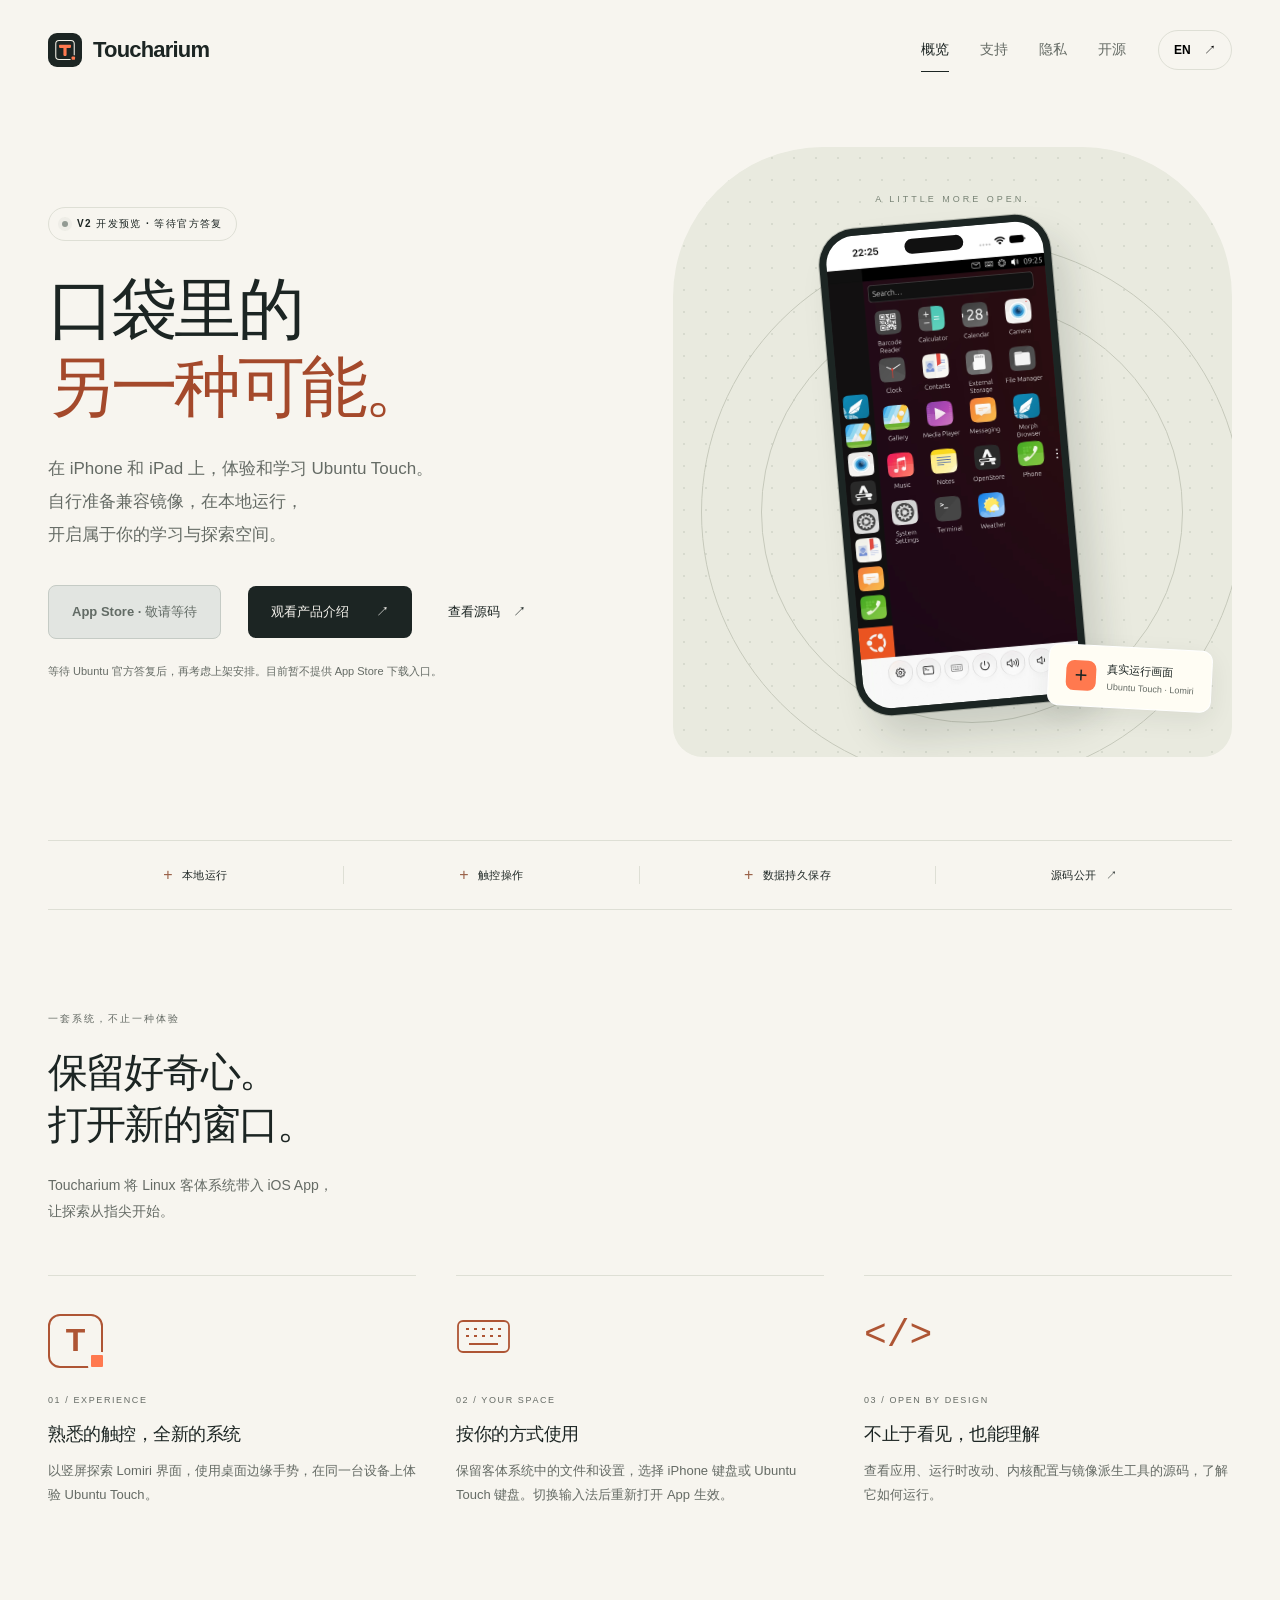
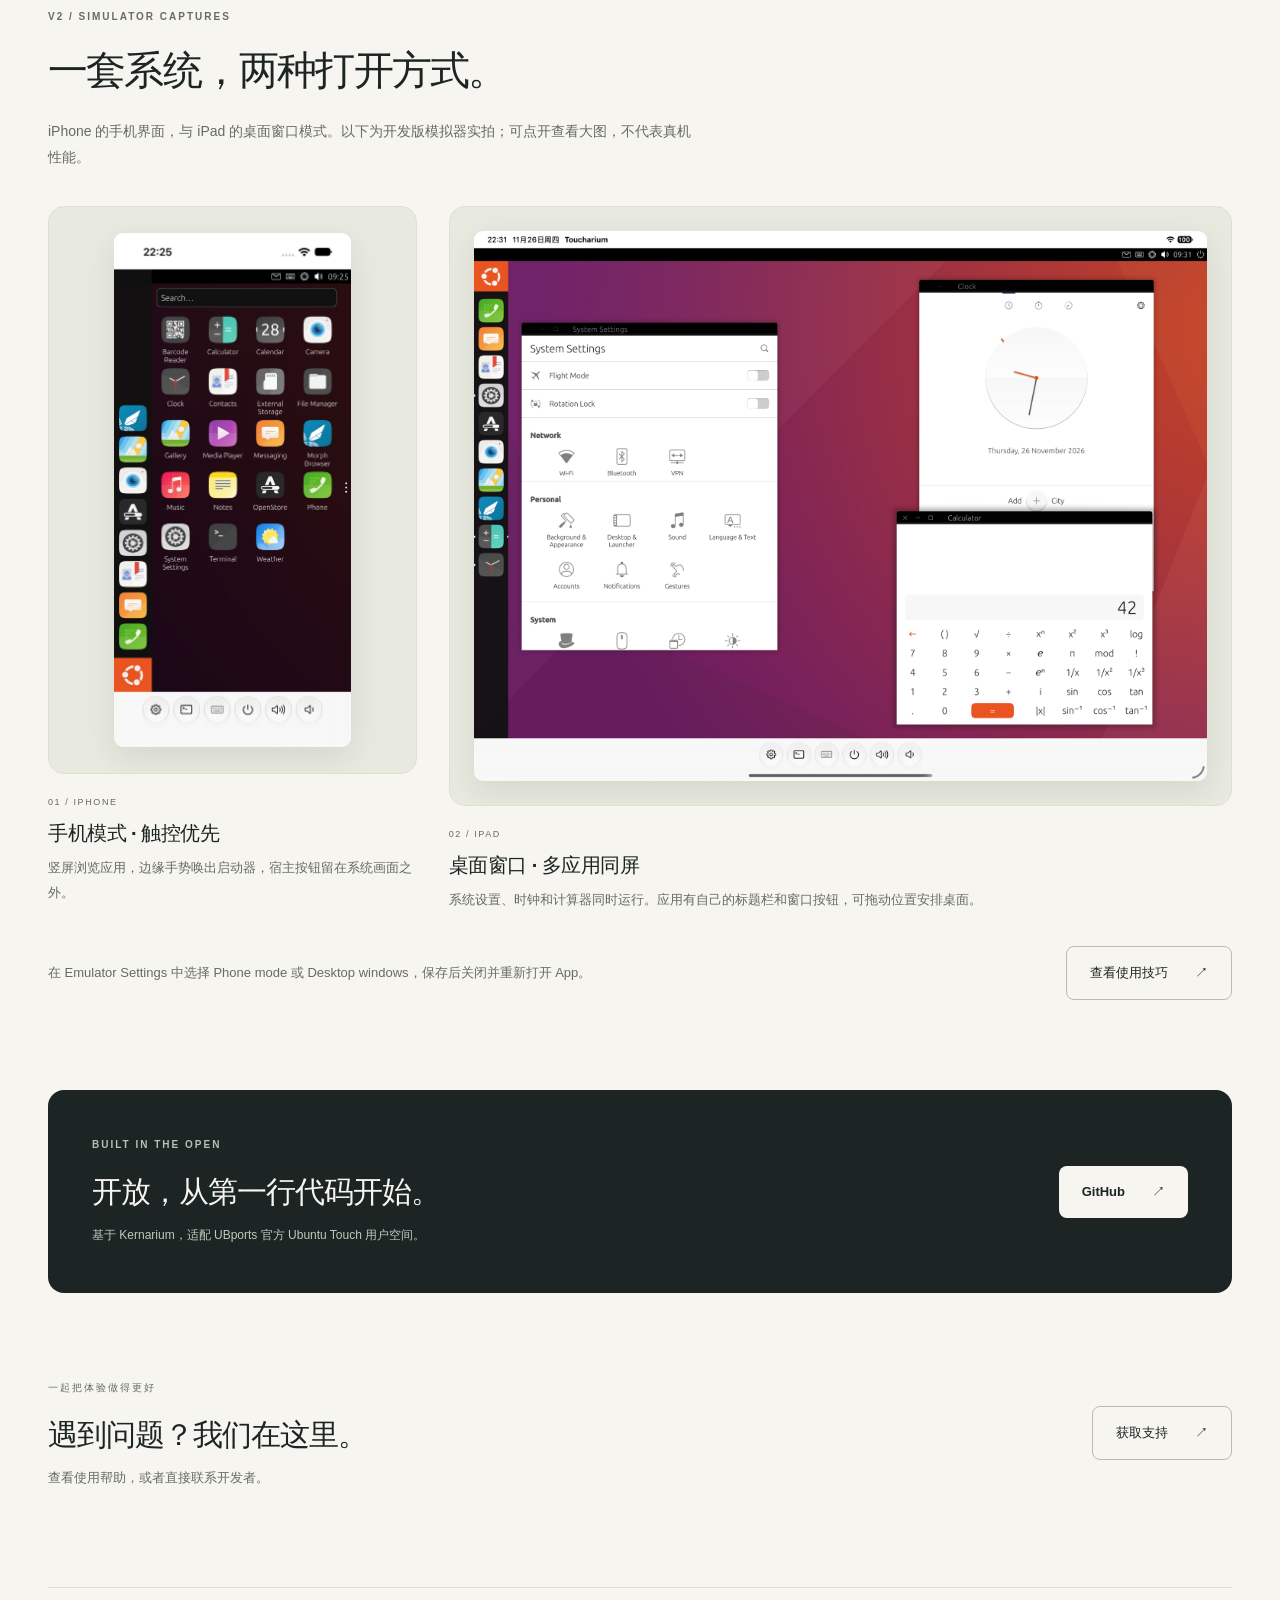
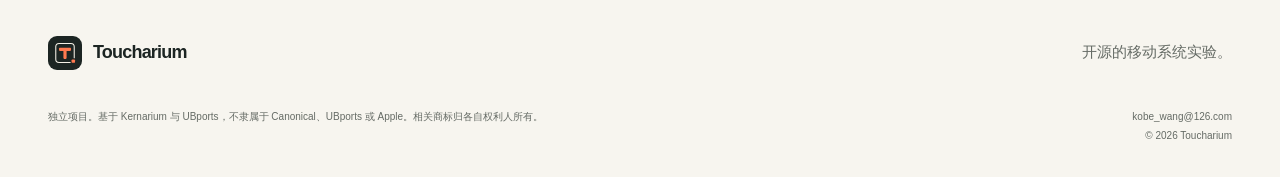
==== commit b32edc97: "Describe the purpose of learning Ubuntu Touch" ====
--- a/index.html
+++ b/index.html
@@ -1,12 +1,12 @@
 <!doctype html>
 <!-- SPDX-License-Identifier: GPL-2.0-or-later -->
 <html lang="zh-CN" data-lang="zh"><head><meta charset="utf-8"><meta name="viewport" content="width=device-width, initial-scale=1">
-<title>在 iPhone 和 iPad 上探索 Ubuntu Touch · Toucharium</title><meta name="description" content="Toucharium 是基于 Kernarium 的开源 iOS 应用，用于运行与探索 Ubuntu Touch。查看项目、技术支持、隐私政策和源码。">
+<title>在 iPhone 和 iPad 上探索 Ubuntu Touch · Toucharium</title><meta name="description" content="Toucharium 是基于 Kernarium 的开源 iOS 应用，用于在 iPhone 和 iPad 上体验和学习 Ubuntu Touch 系统。查看使用指南、技术支持和源码。">
 <meta name="theme-color" content="#f7f5ef"><meta name="color-scheme" content="light"><meta name="referrer" content="strict-origin-when-cross-origin">
-<meta property="og:title" content="在 iPhone 和 iPad 上探索 Ubuntu Touch · Toucharium"><meta property="og:description" content="Toucharium 是基于 Kernarium 的开源 iOS 应用，用于运行与探索 Ubuntu Touch。查看项目、技术支持、隐私政策和源码。"><meta property="og:type" content="website">
+<meta property="og:title" content="在 iPhone 和 iPad 上探索 Ubuntu Touch · Toucharium"><meta property="og:description" content="Toucharium 是基于 Kernarium 的开源 iOS 应用，用于在 iPhone 和 iPad 上体验和学习 Ubuntu Touch 系统。查看使用指南、技术支持和源码。"><meta property="og:type" content="website">
 <link rel="icon" href="assets/icon.svg" type="image/svg+xml"><link rel="stylesheet" href="assets/style.css?v=v2-usage-gallery"><script src="assets/site.js" defer></script></head>
 <body><a class="skip" href="#main"><span data-zh>跳到正文</span><span data-en lang="en">Skip to content</span></a><header class="site-header"><a class="wordmark" href="./" aria-label="Toucharium home"><img src="assets/icon.svg" width="34" height="34" alt=""><span>Toucharium</span></a><nav aria-label="Main navigation"><a href="./" aria-current="page"><span data-zh>概览</span><span data-en lang="en">Overview</span></a><a href="support.html"><span data-zh>支持</span><span data-en lang="en">Support</span></a><a href="privacy.html"><span data-zh>隐私</span><span data-en lang="en">Privacy</span></a><a href="open-source.html"><span data-zh>开源</span><span data-en lang="en">Source</span></a></nav><button class="language" id="language" type="button" aria-label="Switch to English">EN <span aria-hidden="true">↗</span></button></header>
-<main id="main"><section class="hero"><div class="hero-copy"><div class="preview-label"><span class="status-dot"></span><span data-zh>V2 开发预览 · 等待官方答复</span><span data-en lang="en">V2 PREVIEW · AWAITING A RESPONSE</span></div><h1><span data-zh>口袋里的<br><em>另一种可能。</em></span><span data-en lang="en">A different world.<br><em>In your pocket.</em></span></h1><p class="hero-description"><span data-zh>在 iPhone 和 iPad 上，探索 Ubuntu Touch。<br>真实的 Linux 系统，熟悉的触控方式，<br>属于你的开放空间。</span><span data-en lang="en">Explore Ubuntu Touch on iPhone and iPad.<br>A real Linux system. Familiar touch controls.<br>An open space to make your own.</span></p><div class="hero-actions"><button class="button store-paused" type="button" disabled aria-describedby="store-status"><span data-zh>App Store · 敬请等待</span><span data-en lang="en">App Store · On hold</span></button><a href="https://www.bilibili.com/video/BV1FvySzBEed/" class="button primary"><span data-zh>观看产品介绍</span><span data-en lang="en">Watch product video</span> <span aria-hidden="true">↗</span></a><a href="https://github.com/kobewang126/Kernarium/tree/toucharium-v1.0" class="text-link"><span data-zh>查看源码</span><span data-en lang="en">View source</span> <span aria-hidden="true">↗</span></a></div><p class="availability" id="store-status"><span data-zh>等待 Ubuntu 官方答复后，再考虑上架安排。目前暂不提供 App Store 下载入口。</span><span data-en lang="en">The App Store download link is on hold while we await a response from Ubuntu’s representatives. We will reconsider release arrangements after their reply.</span></p></div><div class="hero-art"><div class="art-grid" aria-hidden="true"></div><span class="art-caption">A LITTLE MORE OPEN.</span><div class="phone"><div class="phone-screen"><img src="assets/phone-mode.jpg" width="960" height="2087" alt="Toucharium phone mode with its application drawer and six host controls"><div class="island" aria-hidden="true"></div></div></div><div class="floating-note"><span class="small-plus" aria-hidden="true">+</span><div><strong><span data-zh>真实运行画面</span><span data-en lang="en">A real running system</span></strong><span><span data-zh>Ubuntu Touch · Lomiri</span><span data-en lang="en">Ubuntu Touch · Lomiri</span></span></div></div></div></section>
+<main id="main"><section class="hero"><div class="hero-copy"><div class="preview-label"><span class="status-dot"></span><span data-zh>V2 开发预览 · 等待官方答复</span><span data-en lang="en">V2 PREVIEW · AWAITING A RESPONSE</span></div><h1><span data-zh>口袋里的<br><em>另一种可能。</em></span><span data-en lang="en">A different world.<br><em>In your pocket.</em></span></h1><p class="hero-description"><span data-zh>在 iPhone 和 iPad 上，体验和学习 Ubuntu Touch。<br>自行准备兼容镜像，在本地运行，<br>开启属于你的学习与探索空间。</span><span data-en lang="en">Experience and learn about Ubuntu Touch<br>on iPhone and iPad. Prepare a compatible image<br>and explore it locally on your own device.</span></p><div class="hero-actions"><button class="button store-paused" type="button" disabled aria-describedby="store-status"><span data-zh>App Store · 敬请等待</span><span data-en lang="en">App Store · On hold</span></button><a href="https://www.bilibili.com/video/BV1FvySzBEed/" class="button primary"><span data-zh>观看产品介绍</span><span data-en lang="en">Watch product video</span> <span aria-hidden="true">↗</span></a><a href="https://github.com/kobewang126/Kernarium/tree/toucharium-v1.0" class="text-link"><span data-zh>查看源码</span><span data-en lang="en">View source</span> <span aria-hidden="true">↗</span></a></div><p class="availability" id="store-status"><span data-zh>等待 Ubuntu 官方答复后，再考虑上架安排。目前暂不提供 App Store 下载入口。</span><span data-en lang="en">The App Store download link is on hold while we await a response from Ubuntu’s representatives. We will reconsider release arrangements after their reply.</span></p></div><div class="hero-art"><div class="art-grid" aria-hidden="true"></div><span class="art-caption">A LITTLE MORE OPEN.</span><div class="phone"><div class="phone-screen"><img src="assets/phone-mode.jpg" width="960" height="2087" alt="Toucharium phone mode with its application drawer and six host controls"><div class="island" aria-hidden="true"></div></div></div><div class="floating-note"><span class="small-plus" aria-hidden="true">+</span><div><strong><span data-zh>真实运行画面</span><span data-en lang="en">A real running system</span></strong><span><span data-zh>Ubuntu Touch · Lomiri</span><span data-en lang="en">Ubuntu Touch · Lomiri</span></span></div></div></div></section>
 <section class="principles" aria-label="Highlights"><span><span data-zh>本地运行</span><span data-en lang="en">Runs locally</span></span><span><span data-zh>触控操作</span><span data-en lang="en">Touch first</span></span><span><span data-zh>数据持久保存</span><span data-en lang="en">Persistent storage</span></span><a href="open-source.html"><span data-zh>源码公开</span><span data-en lang="en">Open source</span> <span aria-hidden="true">↗</span></a></section>
 <section class="explore" id="explore"><div class="section-heading"><p class="eyebrow"><span data-zh>一套系统，不止一种体验</span><span data-en lang="en">ONE SYSTEM. MORE POSSIBILITIES.</span></p><h2><span data-zh>保留好奇心。<br>打开新的窗口。</span><span data-en lang="en">Keep your curiosity.<br>Open another window.</span></h2><p><span data-zh>Toucharium 将 Linux 客体系统带入 iOS App，<br>让探索从指尖开始。</span><span data-en lang="en">Toucharium brings a Linux guest system into an iOS app.<br>Start exploring, one touch at a time.</span></p></div><div class="feature-grid"><article class="feature"><div class="feature-icon window-symbol" aria-hidden="true">T<span></span></div><span class="feature-number">01 / EXPERIENCE</span><h3><span data-zh>熟悉的触控，全新的系统</span><span data-en lang="en">A familiar touch. A different system.</span></h3><p><span data-zh>以竖屏探索 Lomiri 界面，使用桌面边缘手势，在同一台设备上体验 Ubuntu Touch。</span><span data-en lang="en">Explore Lomiri in portrait, use its edge gestures, and experience Ubuntu Touch on the device you already have.</span></p></article><article class="feature"><div class="feature-icon keyboard-symbol" aria-hidden="true"><svg width="55" height="42" viewBox="0 0 55 42" fill="none" stroke="currentColor" stroke-width="1.8"><rect x="2" y="6" width="51" height="31" rx="5"/><path d="M10 14h3m5 0h3m5 0h3m5 0h3m5 0h3M10 21h3m5 0h3m5 0h3m5 0h3m5 0h3M13 29h29"/></svg></div><span class="feature-number">02 / YOUR SPACE</span><h3><span data-zh>按你的方式使用</span><span data-en lang="en">Make it your own.</span></h3><p><span data-zh>保留客体系统中的文件和设置，选择 iPhone 键盘或 Ubuntu Touch 键盘。切换输入法后重新打开 App 生效。</span><span data-en lang="en">Keep guest files and settings. Choose the iPhone keyboard or the Ubuntu Touch keyboard; reopen the app to apply a change.</span></p></article><article class="feature"><div class="feature-icon code-symbol" aria-hidden="true">&lt;/&gt;</div><span class="feature-number">03 / OPEN BY DESIGN</span><h3><span data-zh>不止于看见，也能理解</span><span data-en lang="en">Look inside. Build on it.</span></h3><p><span data-zh>查看应用、运行时改动、内核配置与镜像派生工具的源码，了解它如何运行。</span><span data-en lang="en">Read the application, runtime changes, kernel configuration and image tools to understand how it works.</span></p></article></div></section>
 <section class="showcase" id="screenshots"><div class="section-heading"><p class="eyebrow">V2 / SIMULATOR CAPTURES</p><h2><span data-zh>一套系统，两种打开方式。</span><span data-en lang="en">One system. Two ways to use it.</span></h2><p><span data-zh>iPhone 的手机界面，与 iPad 的桌面窗口模式。以下为开发版模拟器实拍；可点开查看大图，不代表真机性能。</span><span data-en lang="en">A phone interface on iPhone and desktop windows on iPad. These are actual development-build simulator captures. Open either image for a closer look; they do not indicate physical-device performance.</span></p></div><div class="showcase-grid"><figure class="showcase-phone"><a class="capture-link" href="assets/phone-mode.jpg" target="_blank" rel="noopener" aria-label="View iPhone phone-mode screenshot"><img src="assets/phone-mode.jpg" width="960" height="2087" loading="lazy" alt="Toucharium phone mode on an iPhone simulator, with the application drawer and host controls"></a><figcaption><span class="feature-number">01 / IPHONE</span><h3><span data-zh>手机模式 · 触控优先</span><span data-en lang="en">Phone mode · Touch first</span></h3><p><span data-zh>竖屏浏览应用，边缘手势唤出启动器，宿主按钮留在系统画面之外。</span><span data-en lang="en">Browse applications in portrait, reveal the launcher with edge gestures, and keep host controls outside the guest display.</span></p></figcaption></figure><figure class="showcase-pad"><a class="capture-link" href="assets/ipad-desktop.jpg" target="_blank" rel="noopener" aria-label="View iPad desktop-window screenshot"><img src="assets/ipad-desktop.jpg" width="1920" height="1440" loading="lazy" alt="Toucharium desktop windows on an iPad simulator with several guest applications open"></a><figcaption><span class="feature-number">02 / IPAD</span><h3><span data-zh>桌面窗口 · 多应用同屏</span><span data-en lang="en">Desktop windows · Apps side by side</span></h3><p><span data-zh>系统设置、时钟和计算器同时运行。应用有自己的标题栏和窗口按钮，可拖动位置安排桌面。</span><span data-en lang="en">System Settings, Clock and Calculator running together. Each app has its own title bar and window controls; drag windows into position to arrange your desktop.</span></p></figcaption></figure></div><div class="showcase-footer"><p><span data-zh>在 Emulator Settings 中选择 Phone mode 或 Desktop windows，保存后关闭并重新打开 App。</span><span data-en lang="en">Choose Phone mode or Desktop windows in Emulator Settings, save, then close and reopen the app.</span></p><a class="button outline" href="support.html#usage"><span data-zh>查看使用技巧</span><span data-en lang="en">Read usage tips</span> ↗</a></div></section><section class="open-banner"><div><p class="eyebrow">BUILT IN THE OPEN</p><h2><span data-zh>开放，从第一行代码开始。</span><span data-en lang="en">Open, from the first line.</span></h2><p><span data-zh>基于 Kernarium，适配 UBports 官方 Ubuntu Touch 用户空间。</span><span data-en lang="en">Built on Kernarium, adapted for the official UBports Ubuntu Touch userspace.</span></p></div><a href="https://github.com/kobewang126/Kernarium/tree/toucharium-v1.0" class="button light">GitHub <span aria-hidden="true">↗</span></a></section>
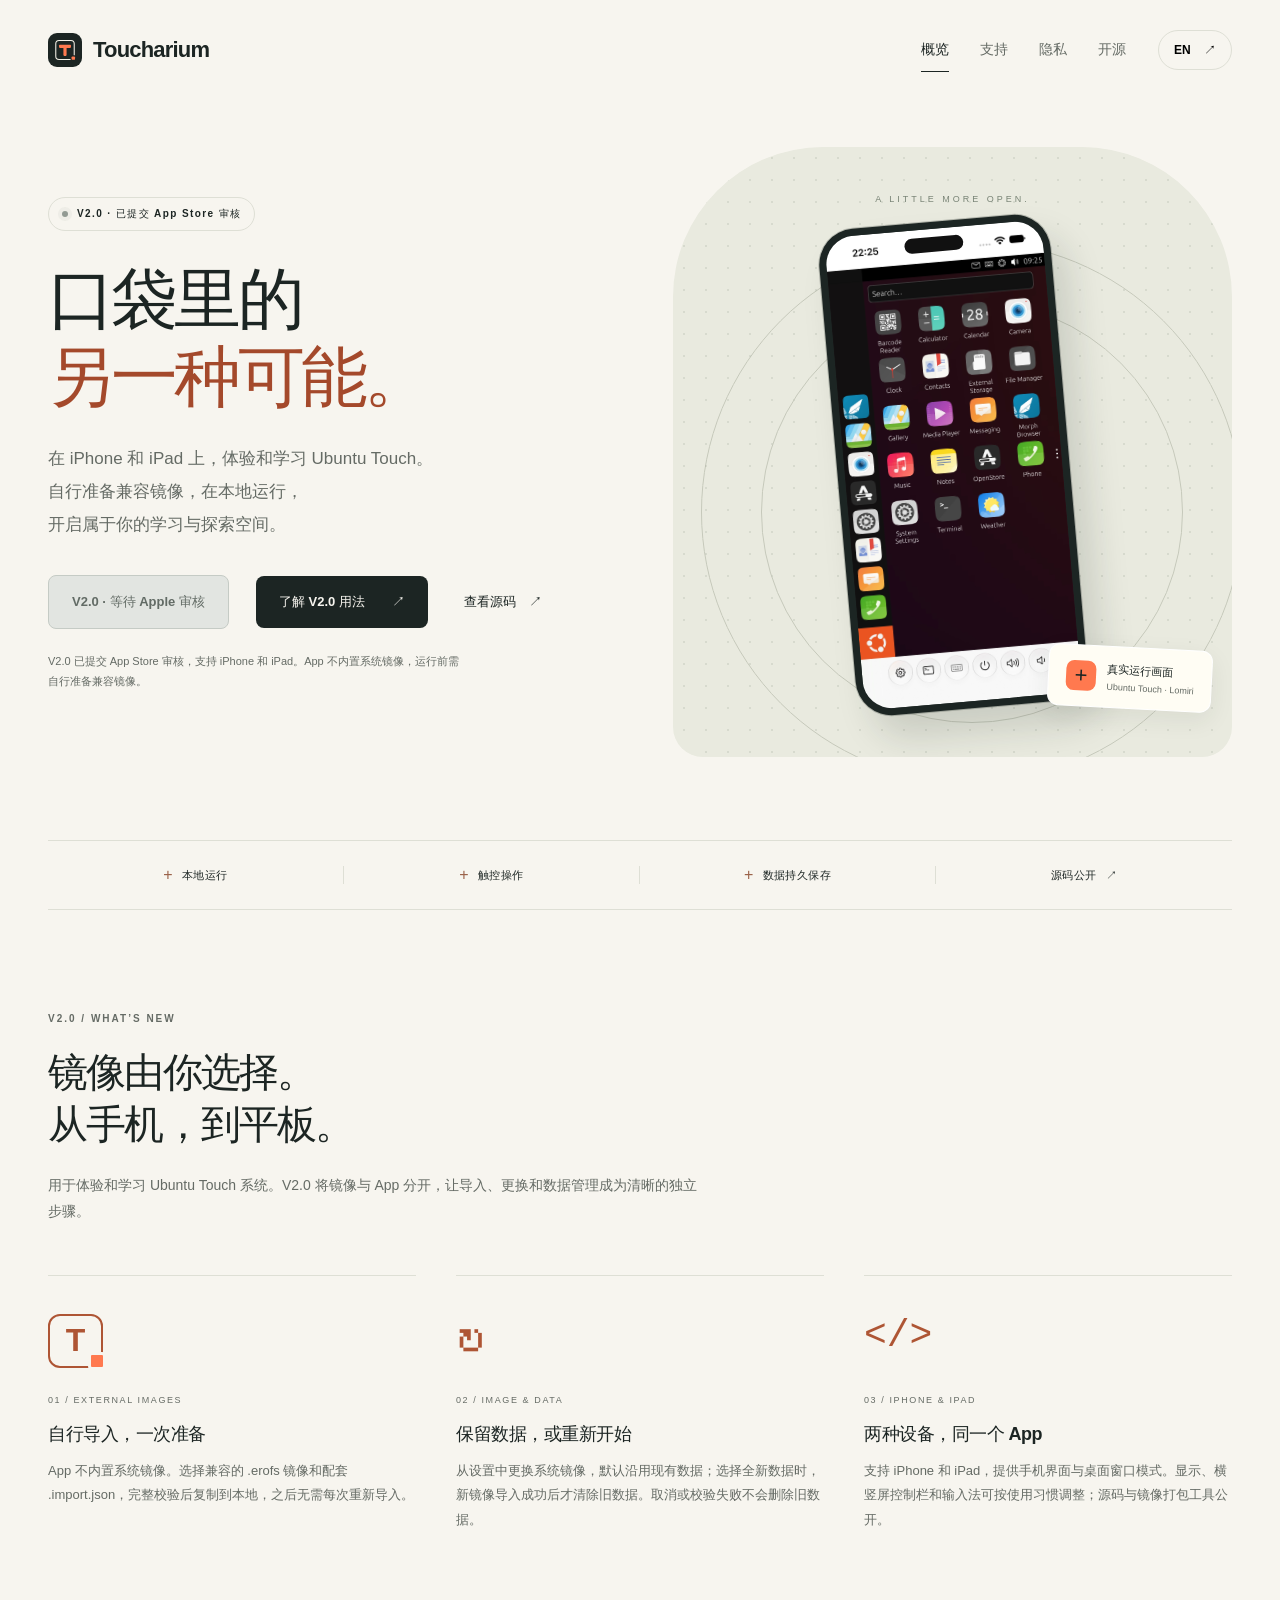
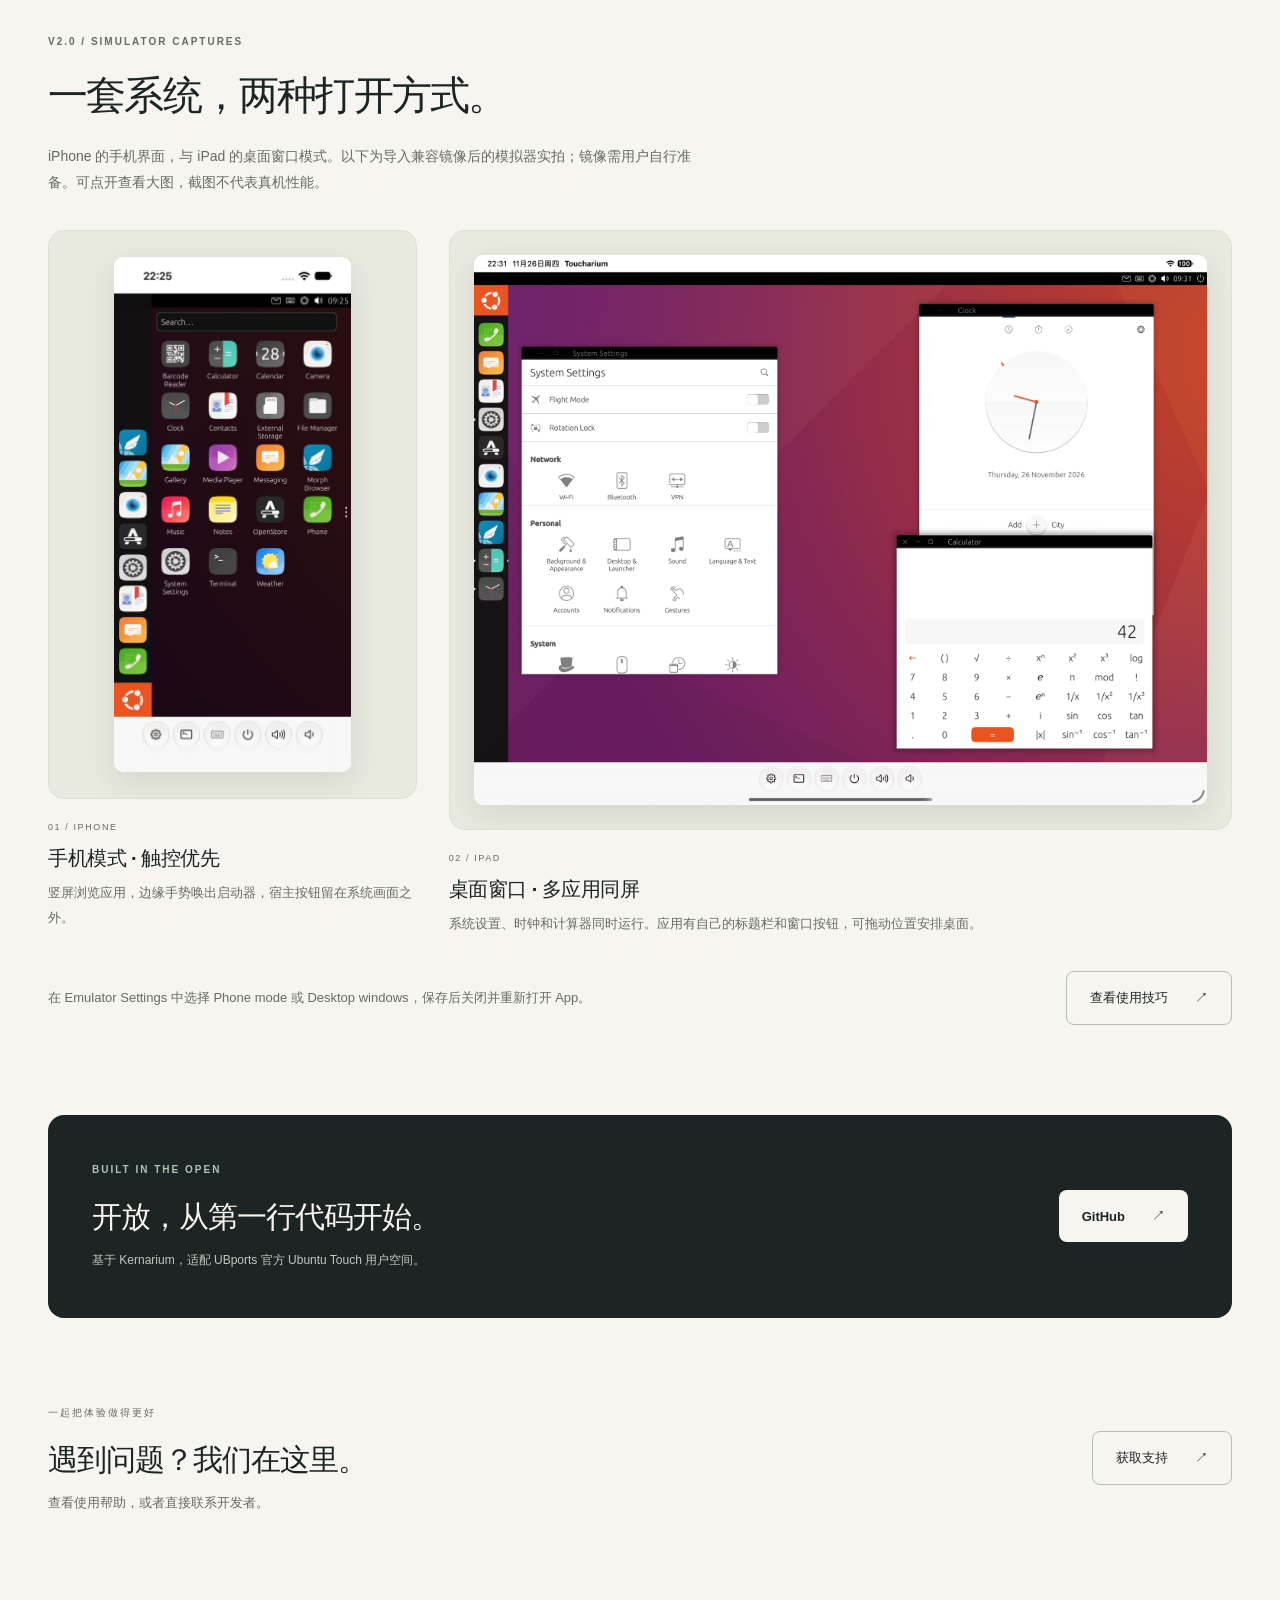
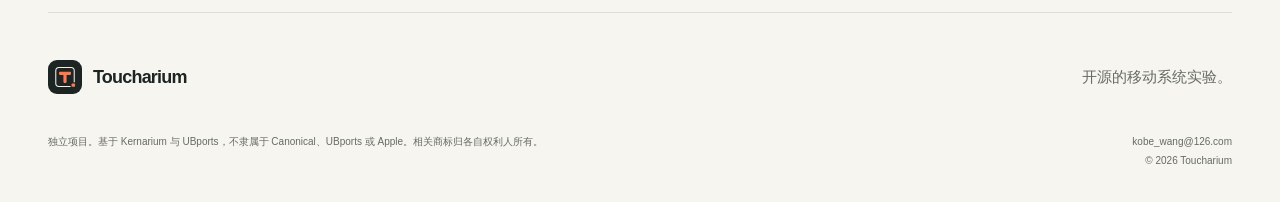
==== commit 5d3a9b22: "Update V2.0 information and remove video and reply notices" ====
--- a/index.html
+++ b/index.html
@@ -4,10 +4,9 @@
 <title>在 iPhone 和 iPad 上探索 Ubuntu Touch · Toucharium</title><meta name="description" content="Toucharium 是基于 Kernarium 的开源 iOS 应用，用于在 iPhone 和 iPad 上体验和学习 Ubuntu Touch 系统。查看使用指南、技术支持和源码。">
 <meta name="theme-color" content="#f7f5ef"><meta name="color-scheme" content="light"><meta name="referrer" content="strict-origin-when-cross-origin">
 <meta property="og:title" content="在 iPhone 和 iPad 上探索 Ubuntu Touch · Toucharium"><meta property="og:description" content="Toucharium 是基于 Kernarium 的开源 iOS 应用，用于在 iPhone 和 iPad 上体验和学习 Ubuntu Touch 系统。查看使用指南、技术支持和源码。"><meta property="og:type" content="website">
-<link rel="icon" href="assets/icon.svg" type="image/svg+xml"><link rel="stylesheet" href="assets/style.css?v=v2-usage-gallery"><script src="assets/site.js" defer></script></head>
+<link rel="icon" href="assets/icon.svg" type="image/svg+xml"><link rel="stylesheet" href="assets/style.css?v=v2-store-review"><script src="assets/site.js" defer></script></head>
 <body><a class="skip" href="#main"><span data-zh>跳到正文</span><span data-en lang="en">Skip to content</span></a><header class="site-header"><a class="wordmark" href="./" aria-label="Toucharium home"><img src="assets/icon.svg" width="34" height="34" alt=""><span>Toucharium</span></a><nav aria-label="Main navigation"><a href="./" aria-current="page"><span data-zh>概览</span><span data-en lang="en">Overview</span></a><a href="support.html"><span data-zh>支持</span><span data-en lang="en">Support</span></a><a href="privacy.html"><span data-zh>隐私</span><span data-en lang="en">Privacy</span></a><a href="open-source.html"><span data-zh>开源</span><span data-en lang="en">Source</span></a></nav><button class="language" id="language" type="button" aria-label="Switch to English">EN <span aria-hidden="true">↗</span></button></header>
-<main id="main"><section class="hero"><div class="hero-copy"><div class="preview-label"><span class="status-dot"></span><span data-zh>V2 开发预览 · 等待官方答复</span><span data-en lang="en">V2 PREVIEW · AWAITING A RESPONSE</span></div><h1><span data-zh>口袋里的<br><em>另一种可能。</em></span><span data-en lang="en">A different world.<br><em>In your pocket.</em></span></h1><p class="hero-description"><span data-zh>在 iPhone 和 iPad 上，体验和学习 Ubuntu Touch。<br>自行准备兼容镜像，在本地运行，<br>开启属于你的学习与探索空间。</span><span data-en lang="en">Experience and learn about Ubuntu Touch<br>on iPhone and iPad. Prepare a compatible image<br>and explore it locally on your own device.</span></p><div class="hero-actions"><button class="button store-paused" type="button" disabled aria-describedby="store-status"><span data-zh>App Store · 敬请等待</span><span data-en lang="en">App Store · On hold</span></button><a href="https://www.bilibili.com/video/BV1FvySzBEed/" class="button primary"><span data-zh>观看产品介绍</span><span data-en lang="en">Watch product video</span> <span aria-hidden="true">↗</span></a><a href="https://github.com/kobewang126/Kernarium/tree/toucharium-v1.0" class="text-link"><span data-zh>查看源码</span><span data-en lang="en">View source</span> <span aria-hidden="true">↗</span></a></div><p class="availability" id="store-status"><span data-zh>等待 Ubuntu 官方答复后，再考虑上架安排。目前暂不提供 App Store 下载入口。</span><span data-en lang="en">The App Store download link is on hold while we await a response from Ubuntu’s representatives. We will reconsider release arrangements after their reply.</span></p></div><div class="hero-art"><div class="art-grid" aria-hidden="true"></div><span class="art-caption">A LITTLE MORE OPEN.</span><div class="phone"><div class="phone-screen"><img src="assets/phone-mode.jpg" width="960" height="2087" alt="Toucharium phone mode with its application drawer and six host controls"><div class="island" aria-hidden="true"></div></div></div><div class="floating-note"><span class="small-plus" aria-hidden="true">+</span><div><strong><span data-zh>真实运行画面</span><span data-en lang="en">A real running system</span></strong><span><span data-zh>Ubuntu Touch · Lomiri</span><span data-en lang="en">Ubuntu Touch · Lomiri</span></span></div></div></div></section>
+<main id="main"><section class="hero"><div class="hero-copy"><div class="preview-label"><span class="status-dot"></span><span data-zh>V2.0 · 已提交 App Store 审核</span><span data-en lang="en">V2.0 · SUBMITTED FOR REVIEW</span></div><h1><span data-zh>口袋里的<br><em>另一种可能。</em></span><span data-en lang="en">A different world.<br><em>In your pocket.</em></span></h1><p class="hero-description"><span data-zh>在 iPhone 和 iPad 上，体验和学习 Ubuntu Touch。<br>自行准备兼容镜像，在本地运行，<br>开启属于你的学习与探索空间。</span><span data-en lang="en">Experience and learn about Ubuntu Touch<br>on iPhone and iPad. Prepare a compatible image<br>and explore it locally on your own device.</span></p><div class="hero-actions"><button class="button store-pending" type="button" disabled aria-describedby="store-status"><span data-zh>V2.0 · 等待 Apple 审核</span><span data-en lang="en">V2.0 · Review pending</span></button><a href="support.html#usage" class="button primary"><span data-zh>了解 V2.0 用法</span><span data-en lang="en">Explore V2.0</span> <span aria-hidden="true">↗</span></a><a href="https://github.com/kobewang126/Kernarium/tree/toucharium-v2.0" class="text-link"><span data-zh>查看源码</span><span data-en lang="en">View source</span> <span aria-hidden="true">↗</span></a></div><p class="availability" id="store-status"><span data-zh>V2.0 已提交 App Store 审核，支持 iPhone 和 iPad。App 不内置系统镜像，运行前需自行准备兼容镜像。</span><span data-en lang="en">V2.0 has been submitted for App Store review and supports iPhone and iPad. No system image is included; prepare a compatible image before use.</span></p></div><div class="hero-art"><div class="art-grid" aria-hidden="true"></div><span class="art-caption">A LITTLE MORE OPEN.</span><div class="phone"><div class="phone-screen"><img src="assets/phone-mode.jpg" width="960" height="2087" alt="Toucharium phone mode with its application drawer and six host controls"><div class="island" aria-hidden="true"></div></div></div><div class="floating-note"><span class="small-plus" aria-hidden="true">+</span><div><strong><span data-zh>真实运行画面</span><span data-en lang="en">A real running system</span></strong><span><span data-zh>Ubuntu Touch · Lomiri</span><span data-en lang="en">Ubuntu Touch · Lomiri</span></span></div></div></div></section>
 <section class="principles" aria-label="Highlights"><span><span data-zh>本地运行</span><span data-en lang="en">Runs locally</span></span><span><span data-zh>触控操作</span><span data-en lang="en">Touch first</span></span><span><span data-zh>数据持久保存</span><span data-en lang="en">Persistent storage</span></span><a href="open-source.html"><span data-zh>源码公开</span><span data-en lang="en">Open source</span> <span aria-hidden="true">↗</span></a></section>
-<section class="explore" id="explore"><div class="section-heading"><p class="eyebrow"><span data-zh>一套系统，不止一种体验</span><span data-en lang="en">ONE SYSTEM. MORE POSSIBILITIES.</span></p><h2><span data-zh>保留好奇心。<br>打开新的窗口。</span><span data-en lang="en">Keep your curiosity.<br>Open another window.</span></h2><p><span data-zh>Toucharium 将 Linux 客体系统带入 iOS App，<br>让探索从指尖开始。</span><span data-en lang="en">Toucharium brings a Linux guest system into an iOS app.<br>Start exploring, one touch at a time.</span></p></div><div class="feature-grid"><article class="feature"><div class="feature-icon window-symbol" aria-hidden="true">T<span></span></div><span class="feature-number">01 / EXPERIENCE</span><h3><span data-zh>熟悉的触控，全新的系统</span><span data-en lang="en">A familiar touch. A different system.</span></h3><p><span data-zh>以竖屏探索 Lomiri 界面，使用桌面边缘手势，在同一台设备上体验 Ubuntu Touch。</span><span data-en lang="en">Explore Lomiri in portrait, use its edge gestures, and experience Ubuntu Touch on the device you already have.</span></p></article><article class="feature"><div class="feature-icon keyboard-symbol" aria-hidden="true"><svg width="55" height="42" viewBox="0 0 55 42" fill="none" stroke="currentColor" stroke-width="1.8"><rect x="2" y="6" width="51" height="31" rx="5"/><path d="M10 14h3m5 0h3m5 0h3m5 0h3m5 0h3M10 21h3m5 0h3m5 0h3m5 0h3m5 0h3M13 29h29"/></svg></div><span class="feature-number">02 / YOUR SPACE</span><h3><span data-zh>按你的方式使用</span><span data-en lang="en">Make it your own.</span></h3><p><span data-zh>保留客体系统中的文件和设置，选择 iPhone 键盘或 Ubuntu Touch 键盘。切换输入法后重新打开 App 生效。</span><span data-en lang="en">Keep guest files and settings. Choose the iPhone keyboard or the Ubuntu Touch keyboard; reopen the app to apply a change.</span></p></article><article class="feature"><div class="feature-icon code-symbol" aria-hidden="true">&lt;/&gt;</div><span class="feature-number">03 / OPEN BY DESIGN</span><h3><span data-zh>不止于看见，也能理解</span><span data-en lang="en">Look inside. Build on it.</span></h3><p><span data-zh>查看应用、运行时改动、内核配置与镜像派生工具的源码，了解它如何运行。</span><span data-en lang="en">Read the application, runtime changes, kernel configuration and image tools to understand how it works.</span></p></article></div></section>
-<section class="showcase" id="screenshots"><div class="section-heading"><p class="eyebrow">V2 / SIMULATOR CAPTURES</p><h2><span data-zh>一套系统，两种打开方式。</span><span data-en lang="en">One system. Two ways to use it.</span></h2><p><span data-zh>iPhone 的手机界面，与 iPad 的桌面窗口模式。以下为开发版模拟器实拍；可点开查看大图，不代表真机性能。</span><span data-en lang="en">A phone interface on iPhone and desktop windows on iPad. These are actual development-build simulator captures. Open either image for a closer look; they do not indicate physical-device performance.</span></p></div><div class="showcase-grid"><figure class="showcase-phone"><a class="capture-link" href="assets/phone-mode.jpg" target="_blank" rel="noopener" aria-label="View iPhone phone-mode screenshot"><img src="assets/phone-mode.jpg" width="960" height="2087" loading="lazy" alt="Toucharium phone mode on an iPhone simulator, with the application drawer and host controls"></a><figcaption><span class="feature-number">01 / IPHONE</span><h3><span data-zh>手机模式 · 触控优先</span><span data-en lang="en">Phone mode · Touch first</span></h3><p><span data-zh>竖屏浏览应用，边缘手势唤出启动器，宿主按钮留在系统画面之外。</span><span data-en lang="en">Browse applications in portrait, reveal the launcher with edge gestures, and keep host controls outside the guest display.</span></p></figcaption></figure><figure class="showcase-pad"><a class="capture-link" href="assets/ipad-desktop.jpg" target="_blank" rel="noopener" aria-label="View iPad desktop-window screenshot"><img src="assets/ipad-desktop.jpg" width="1920" height="1440" loading="lazy" alt="Toucharium desktop windows on an iPad simulator with several guest applications open"></a><figcaption><span class="feature-number">02 / IPAD</span><h3><span data-zh>桌面窗口 · 多应用同屏</span><span data-en lang="en">Desktop windows · Apps side by side</span></h3><p><span data-zh>系统设置、时钟和计算器同时运行。应用有自己的标题栏和窗口按钮，可拖动位置安排桌面。</span><span data-en lang="en">System Settings, Clock and Calculator running together. Each app has its own title bar and window controls; drag windows into position to arrange your desktop.</span></p></figcaption></figure></div><div class="showcase-footer"><p><span data-zh>在 Emulator Settings 中选择 Phone mode 或 Desktop windows，保存后关闭并重新打开 App。</span><span data-en lang="en">Choose Phone mode or Desktop windows in Emulator Settings, save, then close and reopen the app.</span></p><a class="button outline" href="support.html#usage"><span data-zh>查看使用技巧</span><span data-en lang="en">Read usage tips</span> ↗</a></div></section><section class="open-banner"><div><p class="eyebrow">BUILT IN THE OPEN</p><h2><span data-zh>开放，从第一行代码开始。</span><span data-en lang="en">Open, from the first line.</span></h2><p><span data-zh>基于 Kernarium，适配 UBports 官方 Ubuntu Touch 用户空间。</span><span data-en lang="en">Built on Kernarium, adapted for the official UBports Ubuntu Touch userspace.</span></p></div><a href="https://github.com/kobewang126/Kernarium/tree/toucharium-v1.0" class="button light">GitHub <span aria-hidden="true">↗</span></a></section>
+<section class="explore" id="v2"><div class="section-heading"><p class="eyebrow">V2.0 / WHAT’S NEW</p><h2><span data-zh>镜像由你选择。<br>从手机，到平板。</span><span data-en lang="en">Your image. Your choice.<br>From phone to tablet.</span></h2><p><span data-zh>用于体验和学习 Ubuntu Touch 系统。V2.0 将镜像与 App 分开，让导入、更换和数据管理成为清晰的独立步骤。</span><span data-en lang="en">For experiencing and learning about Ubuntu Touch. V2.0 separates the system image from the app, with dedicated steps for importing, replacement and data management.</span></p></div><div class="feature-grid"><article class="feature"><div class="feature-icon window-symbol" aria-hidden="true">T<span></span></div><span class="feature-number">01 / EXTERNAL IMAGES</span><h3><span data-zh>自行导入，一次准备</span><span data-en lang="en">Bring your own image.</span></h3><p><span data-zh>App 不内置系统镜像。选择兼容的 .erofs 镜像和配套 .import.json，完整校验后复制到本地，之后无需每次重新导入。</span><span data-en lang="en">No system image is bundled. Select a compatible .erofs image and its matching .import.json. A verified local copy is reused on subsequent launches.</span></p></article><article class="feature"><div class="feature-icon keyboard-symbol" aria-hidden="true">↻</div><span class="feature-number">02 / IMAGE & DATA</span><h3><span data-zh>保留数据，或重新开始</span><span data-en lang="en">Keep your data. Or start fresh.</span></h3><p><span data-zh>从设置中更换系统镜像，默认沿用现有数据；选择全新数据时，新镜像导入成功后才清除旧数据。取消或校验失败不会删除旧数据。</span><span data-en lang="en">Replace the image from Settings and keep existing data by default. Start fresh clears old data only after a successful import. Cancelling or failed verification preserves it.</span></p></article><article class="feature"><div class="feature-icon code-symbol" aria-hidden="true">&lt;/&gt;</div><span class="feature-number">03 / IPHONE & IPAD</span><h3><span data-zh>两种设备，同一个 App</span><span data-en lang="en">One app. Two device families.</span></h3><p><span data-zh>支持 iPhone 和 iPad，提供手机界面与桌面窗口模式。显示、横竖屏控制栏和输入法可按使用习惯调整；源码与镜像打包工具公开。</span><span data-en lang="en">Supports iPhone and iPad, with phone and desktop-window modes. Adjust display and input settings and use controls suited to each orientation. Source and image tooling are public.</span></p></article></div></section><section class="showcase" id="screenshots"><div class="section-heading"><p class="eyebrow">V2.0 / SIMULATOR CAPTURES</p><h2><span data-zh>一套系统，两种打开方式。</span><span data-en lang="en">One system. Two ways to use it.</span></h2><p><span data-zh>iPhone 的手机界面，与 iPad 的桌面窗口模式。以下为导入兼容镜像后的模拟器实拍；镜像需用户自行准备。可点开查看大图，截图不代表真机性能。</span><span data-en lang="en">A phone interface on iPhone and desktop windows on iPad. These are actual simulator captures after importing a user-prepared compatible image. Open either image for a closer look; they do not indicate physical-device performance.</span></p></div><div class="showcase-grid"><figure class="showcase-phone"><a class="capture-link" href="assets/phone-mode.jpg" target="_blank" rel="noopener" aria-label="View iPhone phone-mode screenshot"><img src="assets/phone-mode.jpg" width="960" height="2087" loading="lazy" alt="Toucharium phone mode on an iPhone simulator, with the application drawer and host controls"></a><figcaption><span class="feature-number">01 / IPHONE</span><h3><span data-zh>手机模式 · 触控优先</span><span data-en lang="en">Phone mode · Touch first</span></h3><p><span data-zh>竖屏浏览应用，边缘手势唤出启动器，宿主按钮留在系统画面之外。</span><span data-en lang="en">Browse applications in portrait, reveal the launcher with edge gestures, and keep host controls outside the guest display.</span></p></figcaption></figure><figure class="showcase-pad"><a class="capture-link" href="assets/ipad-desktop.jpg" target="_blank" rel="noopener" aria-label="View iPad desktop-window screenshot"><img src="assets/ipad-desktop.jpg" width="1920" height="1440" loading="lazy" alt="Toucharium desktop windows on an iPad simulator with several guest applications open"></a><figcaption><span class="feature-number">02 / IPAD</span><h3><span data-zh>桌面窗口 · 多应用同屏</span><span data-en lang="en">Desktop windows · Apps side by side</span></h3><p><span data-zh>系统设置、时钟和计算器同时运行。应用有自己的标题栏和窗口按钮，可拖动位置安排桌面。</span><span data-en lang="en">System Settings, Clock and Calculator running together. Each app has its own title bar and window controls; drag windows into position to arrange your desktop.</span></p></figcaption></figure></div><div class="showcase-footer"><p><span data-zh>在 Emulator Settings 中选择 Phone mode 或 Desktop windows，保存后关闭并重新打开 App。</span><span data-en lang="en">Choose Phone mode or Desktop windows in Emulator Settings, save, then close and reopen the app.</span></p><a class="button outline" href="support.html#usage"><span data-zh>查看使用技巧</span><span data-en lang="en">Read usage tips</span> ↗</a></div></section><section class="open-banner"><div><p class="eyebrow">BUILT IN THE OPEN</p><h2><span data-zh>开放，从第一行代码开始。</span><span data-en lang="en">Open, from the first line.</span></h2><p><span data-zh>基于 Kernarium，适配 UBports 官方 Ubuntu Touch 用户空间。</span><span data-en lang="en">Built on Kernarium, adapted for the official UBports Ubuntu Touch userspace.</span></p></div><a href="https://github.com/kobewang126/Kernarium/tree/toucharium-v2.0" class="button light">GitHub <span aria-hidden="true">↗</span></a></section>
 <section class="need-help"><div><p class="eyebrow"><span data-zh>一起把体验做得更好</span><span data-en lang="en">LET’S MAKE IT BETTER</span></p><h2><span data-zh>遇到问题？我们在这里。</span><span data-en lang="en">A question? We’re here.</span></h2><p><span data-zh>查看使用帮助，或者直接联系开发者。</span><span data-en lang="en">Read the guide or get in touch with the developer.</span></p></div><a href="support.html" class="button outline"><span data-zh>获取支持</span><span data-en lang="en">Get support</span> <span aria-hidden="true">↗</span></a></section></main><footer class="site-footer"><div class="footer-top"><a class="wordmark" href="./"><img src="assets/icon.svg" width="30" height="30" alt=""><span>Toucharium</span></a><p><span data-zh>开源的移动系统实验。</span><span data-en lang="en">An open-source mobile computing experiment.</span></p></div><div class="footer-bottom"><p><span data-zh>独立项目。基于 Kernarium 与 UBports，不隶属于 Canonical、UBports 或 Apple。相关商标归各自权利人所有。</span><span data-en lang="en">An independent project built on Kernarium and UBports. Not affiliated with Canonical, UBports or Apple. Trademarks belong to their respective owners.</span></p><div><a href="mailto:kobe_wang@126.com">kobe_wang@126.com</a><span>© 2026 Toucharium</span></div></div></footer></body></html>
--- a/assets/style.css
+++ b/assets/style.css
@@ -1,13 +1,13 @@
 /* SPDX-License-Identifier: GPL-2.0-or-later */
 :root{--paper:#f7f5ef;--ink:#1c2523;--muted:#656b65;--line:#dedfd5;--orange:#ff794f;--serif:Georgia,"Songti SC",serif;font-family:-apple-system,BlinkMacSystemFont,"Segoe UI","PingFang SC",sans-serif;color:var(--ink);background:var(--paper);font-synthesis:none;scroll-behavior:smooth}
-*{box-sizing:border-box}body{margin:0}a{color:inherit;text-decoration:none}button{font:inherit}img{display:block;max-width:100%;height:auto}button,a{-webkit-tap-highlight-color:transparent}a:focus-visible,button:focus-visible,summary:focus-visible{outline:3px solid #b74520;outline-offset:5px}::selection{background:#ffb79e;color:var(--ink)}[data-en]{display:none}html[data-lang=en] [data-en]{display:revert}html[data-lang=en] [data-zh]{display:none}.skip{position:absolute;left:16px;top:-80px;padding:14px;background:var(--ink);color:white;z-index:100}.skip:focus{top:12px}.site-header{height:100px;max-width:1280px;padding:0 48px;margin:auto;display:flex;align-items:center;justify-content:space-between;gap:32px}.wordmark{display:inline-flex;align-items:center;gap:11px;font-weight:720;font-size:22px;letter-spacing:-.8px;white-space:nowrap}.wordmark img{border-radius:9px;width:34px;height:34px}.site-header nav{display:flex;align-items:center;gap:31px;margin-left:auto;font-size:14px}.site-header nav a{color:var(--muted);padding:12px 0}.site-header nav a:hover,.site-header nav a[aria-current]{color:var(--ink)}.site-header nav a[aria-current]{box-shadow:0 1px 0 var(--ink)}.language{background:transparent;border:1px solid var(--line);border-radius:22px;padding:9px 15px;cursor:pointer;font-size:12px;font-weight:650;min-height:40px}.language span{margin-left:10px}main{max-width:1280px;margin:auto;padding:0 48px}.hero{display:grid;grid-template-columns:1.05fr 1fr;align-items:center;gap:38px;min-height:740px;padding:40px 0 76px}.hero-copy{padding-bottom:4px}.preview-label{display:inline-flex;align-items:center;gap:9px;border:1px solid var(--line);border-radius:30px;padding:9px 13px;font-size:10px;letter-spacing:1.4px;font-weight:600}.status-dot{width:6px;height:6px;border-radius:50%;background:#62896a;box-shadow:0 0 0 3px #62896a12}.hero h1{font-size:clamp(48px,5.2vw,72px);line-height:1.17;letter-spacing:-3.8px;font-weight:600;margin:30px 0 25px}.hero h1 em{font-family:var(--serif);font-weight:400;font-style:italic;color:#a4492b}.hero-description{color:var(--muted);font-size:17px;line-height:1.95;max-width:465px;margin:0}.hero-actions{display:flex;align-items:center;gap:27px;margin-top:34px}.button{display:inline-flex;align-items:center;justify-content:space-between;gap:27px;padding:17px 23px;border-radius:8px;font-size:13px;font-weight:650;min-height:52px;transition:transform .2s,background .2s;white-space:nowrap}.button:hover{transform:translateY(-2px)}.primary{background:var(--ink);color:var(--paper)}.primary:hover{background:#36433e}.text-link{font-size:13px;font-weight:600;padding:14px 0}.text-link span{margin-left:9px}.availability{font-size:11px;color:var(--muted);line-height:1.8;margin-top:23px;max-width:415px}.hero-art{height:610px;position:relative;border-radius:150px 150px 30px 30px;background:#e9eadf;overflow:hidden;display:flex;justify-content:center;align-items:center}.hero-art:before{content:"";position:absolute;width:540px;height:540px;border:1px solid #c6c9bb;border-radius:50%;transform:translate(20px,60px)}.hero-art:after{content:"";position:absolute;width:420px;height:420px;border:1px solid #c6c9bb;border-radius:50%;transform:translate(20px,60px)}.art-grid{position:absolute;inset:0;background-image:radial-gradient(#a5ad9f 1px,transparent 1px);background-size:22px 22px;opacity:.26}.art-caption{position:absolute;top:47px;left:0;right:0;text-align:center;font-size:9px;letter-spacing:3px;color:#788375;z-index:1}.phone{width:232px;background:#1c2523;padding:7px;border-radius:36px;box-shadow:15px 24px 35px #1c252326,0 0 0 1px #1c252340;transform:rotate(-5deg) translateY(13px);position:relative;z-index:2}.phone-screen{position:relative;border-radius:29px;overflow:hidden;background:white}.phone-screen>img{width:100%;height:auto}.island{position:absolute;top:8px;left:50%;transform:translateX(-50%);height:15px;width:59px;background:#111;border-radius:15px}.floating-note{display:flex;align-items:center;gap:11px;position:absolute;bottom:48px;right:20px;background:#fffdf4;box-shadow:0 8px 24px #29322b14;padding:15px 17px;border-radius:11px;z-index:3;transform:rotate(3deg);border:1px solid #fff}.floating-note strong{display:block;font-size:11px;font-weight:650}.floating-note div>span{display:block;font-size:9px;color:var(--muted);margin-top:5px}.small-plus{background:var(--orange);height:30px;width:30px;border-radius:8px;display:grid;place-items:center;font-size:22px;line-height:1}.principles{display:grid;grid-template-columns:repeat(4,1fr);border-top:1px solid var(--line);border-bottom:1px solid var(--line);padding:25px 0;font-size:11px;letter-spacing:.4px}.principles>span,.principles>a{display:flex;gap:9px;align-items:center;justify-content:center;border-right:1px solid var(--line)}.principles>span:before{content:"+";color:#9b634a;font-size:16px}.principles>a{border-right:0}.eyebrow{font-size:10px;letter-spacing:2px;line-height:1.7;font-weight:650;margin:0 0 19px;color:var(--muted)}.explore{padding:100px 0}.section-heading{max-width:650px}.section-heading h2{font-size:40px;letter-spacing:-1.8px;line-height:1.3;font-weight:550;margin:0 0 23px}.section-heading>p:last-child{color:var(--muted);font-size:14px;line-height:1.85}.feature-grid{display:grid;grid-template-columns:repeat(3,1fr);gap:40px;margin-top:50px}.feature{border-top:1px solid var(--line);padding-top:28px}.feature-icon{height:64px;margin-bottom:27px;display:flex;align-items:center;font-size:43px;color:#ae5534}.window-symbol{border:2px solid #ae5534;width:55px;height:54px;border-radius:12px;display:grid;place-items:center;font-size:32px;font-weight:650;position:relative;margin-top:10px}.window-symbol span{position:absolute;width:12px;height:12px;background:var(--orange);border:3px solid var(--paper);box-sizing:content-box;border-radius:4px;bottom:-4px;right:-5px}.keyboard-symbol{padding-top:0;font-size:59px;line-height:1}.code-symbol{font-family:monospace;font-size:38px;font-weight:300}.feature-number{display:block;font-size:9px;letter-spacing:1.6px;color:var(--muted)}.feature h3{font-size:18px;font-weight:600;letter-spacing:-.5px;line-height:1.6;margin:15px 0 10px}.feature p{font-size:13px;color:var(--muted);line-height:1.9;margin:0}.open-banner{display:flex;align-items:center;justify-content:space-between;gap:30px;padding:46px 44px;border-radius:16px;background:var(--ink);color:var(--paper)}.open-banner .eyebrow{color:#b6c1b6}.open-banner h2{font-size:30px;font-weight:500;letter-spacing:-1px;margin:0}.open-banner p:last-child{font-size:12px;line-height:1.8;color:#c1c8be;margin-bottom:0}.light{background:var(--paper);color:var(--ink)}.need-help{padding:86px 0 100px;display:flex;align-items:center;justify-content:space-between;gap:25px}.need-help h2{font-size:30px;letter-spacing:-1px;font-weight:500;margin:0}.need-help p:last-child{font-size:13px;color:var(--muted);margin-bottom:0}.outline{border:1px solid #b8bdb2}.site-footer{max-width:1184px;margin:0 auto;border-top:1px solid var(--line);padding:40px 0 32px}.footer-top{display:flex;align-items:center;justify-content:space-between;gap:24px}.footer-top .wordmark{font-size:18px}.footer-top p{font-family:var(--serif);font-style:italic;color:var(--muted);font-size:15px}.footer-bottom{display:flex;justify-content:space-between;gap:45px;margin-top:30px;color:var(--muted);font-size:10px;line-height:1.9}.footer-bottom p{max-width:590px;margin:0}.footer-bottom>div{display:flex;flex-direction:column;align-items:flex-end;white-space:nowrap}.footer-bottom a:hover{text-decoration:underline}.page-heading{max-width:800px;padding:80px 0 65px}.page-heading h1{font-size:clamp(38px,5vw,60px);line-height:1.2;letter-spacing:-2.5px;font-weight:550;margin:0 0 24px}.lead{font-size:17px;color:var(--muted);line-height:1.8;max-width:680px;margin:0}.reading-layout{display:grid;grid-template-columns:235px 1fr;gap:75px;padding:55px 0 100px;border-top:1px solid var(--line)}.reading-layout aside p{font-size:12px;line-height:1.9;color:var(--muted);max-width:215px}.prose{max-width:755px}.prose p{font-size:14px;color:#525c55;line-height:1.95;margin:0 0 18px;overflow-wrap:anywhere}.prose a{color:#984326;text-decoration:underline;text-underline-offset:3px}.prose-section{margin-bottom:38px}.prose-section h2{font-size:20px;font-weight:600;letter-spacing:-.4px;margin:0 0 13px}.support-contact,.repo-card{border-radius:15px;background:#e9eadf;padding:33px 38px;display:flex;justify-content:space-between;align-items:center;gap:25px;margin-bottom:54px}.support-contact .eyebrow,.repo-card .eyebrow{margin-bottom:12px}.support-contact h2,.repo-card h2{font-size:26px;font-weight:550;margin:0;letter-spacing:-.7px}.support-contact p:last-child,.repo-card p:last-child{font-size:12px;color:var(--muted);line-height:1.8;margin-bottom:0}.contact-email{font-size:18px;white-space:nowrap;font-weight:500;letter-spacing:-.5px}.contact-email:hover{text-decoration:underline;text-underline-offset:5px}.prose details{border-bottom:1px solid var(--line);padding:22px 0}.prose details:first-child{padding-top:0}.prose summary{cursor:pointer;list-style:none;display:flex;align-items:center;justify-content:space-between;gap:24px;font-size:16px;font-weight:550;line-height:1.6;min-height:32px}.prose summary::-webkit-details-marker{display:none}.prose summary>span:last-child{font-weight:300;font-size:25px;color:var(--muted)}.prose details[open] summary>span:last-child{transform:rotate(45deg)}.prose details p{margin-top:18px;margin-bottom:1px}.support-secondary{padding-top:28px}.repo-card{background:#ece8dd}.repo-card .button{flex-shrink:0}
+*{box-sizing:border-box}body{margin:0}a{color:inherit;text-decoration:none}button{font:inherit}img{display:block;max-width:100%;height:auto}button,a{-webkit-tap-highlight-color:transparent}a:focus-visible,button:focus-visible,summary:focus-visible{outline:3px solid #b74520;outline-offset:5px}::selection{background:#ffb79e;color:var(--ink)}[data-en]{display:none}html[data-lang=en] [data-en]{display:revert}html[data-lang=en] [data-zh]{display:none}.skip{position:absolute;left:16px;top:-80px;padding:14px;background:var(--ink);color:white;z-index:100}.skip:focus{top:12px}.site-header{height:100px;max-width:1280px;padding:0 48px;margin:auto;display:flex;align-items:center;justify-content:space-between;gap:32px}.wordmark{display:inline-flex;align-items:center;gap:11px;font-weight:720;font-size:22px;letter-spacing:-.8px;white-space:nowrap}.wordmark img{border-radius:9px;width:34px;height:34px}.site-header nav{display:flex;align-items:center;gap:31px;margin-left:auto;font-size:14px}.site-header nav a{color:var(--muted);padding:12px 0}.site-header nav a:hover,.site-header nav a[aria-current]{color:var(--ink)}.site-header nav a[aria-current]{box-shadow:0 1px 0 var(--ink)}.language{background:transparent;border:1px solid var(--line);border-radius:22px;padding:9px 15px;cursor:pointer;font-size:12px;font-weight:650;min-height:40px}.language span{margin-left:10px}main{max-width:1280px;margin:auto;padding:0 48px}.hero{display:grid;grid-template-columns:1.05fr 1fr;align-items:center;gap:38px;min-height:740px;padding:40px 0 76px}.hero-copy{padding-bottom:4px}.preview-label{display:inline-flex;align-items:center;gap:9px;border:1px solid var(--line);border-radius:30px;padding:9px 13px;font-size:10px;letter-spacing:1.4px;font-weight:600}.status-dot{width:6px;height:6px;border-radius:50%;background:#62896a;box-shadow:0 0 0 3px #62896a12}.hero h1{font-size:clamp(48px,5.2vw,72px);line-height:1.17;letter-spacing:-3.8px;font-weight:600;margin:30px 0 25px}.hero h1 em{font-family:var(--serif);font-weight:400;font-style:italic;color:#a4492b}.hero-description{color:var(--muted);font-size:17px;line-height:1.95;max-width:465px;margin:0}.hero-actions{display:flex;flex-wrap:wrap;align-items:center;gap:27px;margin-top:34px}.button{display:inline-flex;align-items:center;justify-content:space-between;gap:27px;padding:17px 23px;border-radius:8px;font-size:13px;font-weight:650;min-height:52px;transition:transform .2s,background .2s;white-space:nowrap}.button:hover{transform:translateY(-2px)}.primary{background:var(--ink);color:var(--paper)}.primary:hover{background:#36433e}.text-link{font-size:13px;font-weight:600;padding:14px 0}.text-link span{margin-left:9px}.availability{font-size:11px;color:var(--muted);line-height:1.8;margin-top:23px;max-width:415px}.hero-art{height:610px;position:relative;border-radius:150px 150px 30px 30px;background:#e9eadf;overflow:hidden;display:flex;justify-content:center;align-items:center}.hero-art:before{content:"";position:absolute;width:540px;height:540px;border:1px solid #c6c9bb;border-radius:50%;transform:translate(20px,60px)}.hero-art:after{content:"";position:absolute;width:420px;height:420px;border:1px solid #c6c9bb;border-radius:50%;transform:translate(20px,60px)}.art-grid{position:absolute;inset:0;background-image:radial-gradient(#a5ad9f 1px,transparent 1px);background-size:22px 22px;opacity:.26}.art-caption{position:absolute;top:47px;left:0;right:0;text-align:center;font-size:9px;letter-spacing:3px;color:#788375;z-index:1}.phone{width:232px;background:#1c2523;padding:7px;border-radius:36px;box-shadow:15px 24px 35px #1c252326,0 0 0 1px #1c252340;transform:rotate(-5deg) translateY(13px);position:relative;z-index:2}.phone-screen{position:relative;border-radius:29px;overflow:hidden;background:white}.phone-screen>img{width:100%;height:auto}.island{position:absolute;top:8px;left:50%;transform:translateX(-50%);height:15px;width:59px;background:#111;border-radius:15px}.floating-note{display:flex;align-items:center;gap:11px;position:absolute;bottom:48px;right:20px;background:#fffdf4;box-shadow:0 8px 24px #29322b14;padding:15px 17px;border-radius:11px;z-index:3;transform:rotate(3deg);border:1px solid #fff}.floating-note strong{display:block;font-size:11px;font-weight:650}.floating-note div>span{display:block;font-size:9px;color:var(--muted);margin-top:5px}.small-plus{background:var(--orange);height:30px;width:30px;border-radius:8px;display:grid;place-items:center;font-size:22px;line-height:1}.principles{display:grid;grid-template-columns:repeat(4,1fr);border-top:1px solid var(--line);border-bottom:1px solid var(--line);padding:25px 0;font-size:11px;letter-spacing:.4px}.principles>span,.principles>a{display:flex;gap:9px;align-items:center;justify-content:center;border-right:1px solid var(--line)}.principles>span:before{content:"+";color:#9b634a;font-size:16px}.principles>a{border-right:0}.eyebrow{font-size:10px;letter-spacing:2px;line-height:1.7;font-weight:650;margin:0 0 19px;color:var(--muted)}.explore{padding:100px 0}.section-heading{max-width:650px}.section-heading h2{font-size:40px;letter-spacing:-1.8px;line-height:1.3;font-weight:550;margin:0 0 23px}.section-heading>p:last-child{color:var(--muted);font-size:14px;line-height:1.85}.feature-grid{display:grid;grid-template-columns:repeat(3,1fr);gap:40px;margin-top:50px}.feature{border-top:1px solid var(--line);padding-top:28px}.feature-icon{height:64px;margin-bottom:27px;display:flex;align-items:center;font-size:43px;color:#ae5534}.window-symbol{border:2px solid #ae5534;width:55px;height:54px;border-radius:12px;display:grid;place-items:center;font-size:32px;font-weight:650;position:relative;margin-top:10px}.window-symbol span{position:absolute;width:12px;height:12px;background:var(--orange);border:3px solid var(--paper);box-sizing:content-box;border-radius:4px;bottom:-4px;right:-5px}.keyboard-symbol{padding-top:0;font-size:59px;line-height:1}.code-symbol{font-family:monospace;font-size:38px;font-weight:300}.feature-number{display:block;font-size:9px;letter-spacing:1.6px;color:var(--muted)}.feature h3{font-size:18px;font-weight:600;letter-spacing:-.5px;line-height:1.6;margin:15px 0 10px}.feature p{font-size:13px;color:var(--muted);line-height:1.9;margin:0}.open-banner{display:flex;align-items:center;justify-content:space-between;gap:30px;padding:46px 44px;border-radius:16px;background:var(--ink);color:var(--paper)}.open-banner .eyebrow{color:#b6c1b6}.open-banner h2{font-size:30px;font-weight:500;letter-spacing:-1px;margin:0}.open-banner p:last-child{font-size:12px;line-height:1.8;color:#c1c8be;margin-bottom:0}.light{background:var(--paper);color:var(--ink)}.need-help{padding:86px 0 100px;display:flex;align-items:center;justify-content:space-between;gap:25px}.need-help h2{font-size:30px;letter-spacing:-1px;font-weight:500;margin:0}.need-help p:last-child{font-size:13px;color:var(--muted);margin-bottom:0}.outline{border:1px solid #b8bdb2}.site-footer{max-width:1184px;margin:0 auto;border-top:1px solid var(--line);padding:40px 0 32px}.footer-top{display:flex;align-items:center;justify-content:space-between;gap:24px}.footer-top .wordmark{font-size:18px}.footer-top p{font-family:var(--serif);font-style:italic;color:var(--muted);font-size:15px}.footer-bottom{display:flex;justify-content:space-between;gap:45px;margin-top:30px;color:var(--muted);font-size:10px;line-height:1.9}.footer-bottom p{max-width:590px;margin:0}.footer-bottom>div{display:flex;flex-direction:column;align-items:flex-end;white-space:nowrap}.footer-bottom a:hover{text-decoration:underline}.page-heading{max-width:800px;padding:80px 0 65px}.page-heading h1{font-size:clamp(38px,5vw,60px);line-height:1.2;letter-spacing:-2.5px;font-weight:550;margin:0 0 24px}.lead{font-size:17px;color:var(--muted);line-height:1.8;max-width:680px;margin:0}.reading-layout{display:grid;grid-template-columns:235px 1fr;gap:75px;padding:55px 0 100px;border-top:1px solid var(--line)}.reading-layout aside p{font-size:12px;line-height:1.9;color:var(--muted);max-width:215px}.prose{max-width:755px}.prose p{font-size:14px;color:#525c55;line-height:1.95;margin:0 0 18px;overflow-wrap:anywhere}.prose a{color:#984326;text-decoration:underline;text-underline-offset:3px}.prose-section{margin-bottom:38px}.prose-section h2{font-size:20px;font-weight:600;letter-spacing:-.4px;margin:0 0 13px}.support-contact,.repo-card{border-radius:15px;background:#e9eadf;padding:33px 38px;display:flex;justify-content:space-between;align-items:center;gap:25px;margin-bottom:54px}.support-contact .eyebrow,.repo-card .eyebrow{margin-bottom:12px}.support-contact h2,.repo-card h2{font-size:26px;font-weight:550;margin:0;letter-spacing:-.7px}.support-contact p:last-child,.repo-card p:last-child{font-size:12px;color:var(--muted);line-height:1.8;margin-bottom:0}.contact-email{font-size:18px;white-space:nowrap;font-weight:500;letter-spacing:-.5px}.contact-email:hover{text-decoration:underline;text-underline-offset:5px}.prose details{border-bottom:1px solid var(--line);padding:22px 0}.prose details:first-child{padding-top:0}.prose summary{cursor:pointer;list-style:none;display:flex;align-items:center;justify-content:space-between;gap:24px;font-size:16px;font-weight:550;line-height:1.6;min-height:32px}.prose summary::-webkit-details-marker{display:none}.prose summary>span:last-child{font-weight:300;font-size:25px;color:var(--muted)}.prose details[open] summary>span:last-child{transform:rotate(45deg)}.prose details p{margin-top:18px;margin-bottom:1px}.support-secondary{padding-top:28px}.repo-card{background:#ece8dd}.repo-card .button{flex-shrink:0}
 @media(min-width:1400px){.hero-art{height:660px}.phone{width:254px}.hero{min-height:800px}.hero h1{font-size:73px}}
 @media(max-width:1000px){.site-header{padding:0 30px}.site-header nav{gap:22px}main{padding:0 30px}.hero{gap:27px;min-height:660px}.hero h1{font-size:52px;letter-spacing:-2.5px}.hero-description{font-size:14px}.hero-art{height:550px;border-radius:120px 120px 25px 25px}.phone{width:218px}.floating-note{right:12px;bottom:37px;padding:12px}.hero-actions{gap:20px;flex-wrap:wrap}.feature-grid{gap:25px}.feature h3{font-size:16px}.site-footer{margin:0 30px}.reading-layout{grid-template-columns:190px 1fr;gap:40px}.support-contact{align-items:flex-start;flex-direction:column;gap:20px}.section-heading h2{font-size:36px}.repo-card{align-items:flex-start;flex-direction:column}}
 @media(max-width:650px){.site-header{height:auto;min-height:122px;padding:20px 22px 14px;flex-wrap:wrap;gap:14px}.wordmark{font-size:20px}.site-header .wordmark{order:0}.language{order:1;margin-left:auto;padding:8px 13px;min-height:38px}.site-header nav{order:2;width:100%;justify-content:space-between;margin:0;gap:12px;font-size:12px}.site-header nav a{padding:8px 0}main{padding:0 22px}.hero{grid-template-columns:1fr;gap:38px;padding:30px 0 37px;min-height:0}.hero-copy{padding:0 2px}.preview-label{font-size:9px;letter-spacing:1px;padding:8px 12px}.hero h1{font-size:48px;letter-spacing:-2.8px;margin:25px 0 22px;line-height:1.2}.hero-description{font-size:14px;line-height:1.9}.hero-actions{margin-top:25px;gap:25px}.button{padding:15px 19px;font-size:12px;min-height:48px}.availability{font-size:10px;margin-top:18px;max-width:310px}.hero-art{height:535px;border-radius:110px 110px 24px 24px}.phone{width:211px;transform:rotate(-5deg) translateY(15px);border-radius:32px}.phone-screen{border-radius:25px}.art-caption{top:29px;font-size:8px;letter-spacing:2.4px}.floating-note{bottom:26px;right:13px}.principles{grid-template-columns:1fr 1fr;row-gap:20px;padding:23px 0;font-size:10px}.principles>span:nth-child(2){border-right:0}.explore{padding:65px 0}.section-heading h2{font-size:33px;letter-spacing:-1.8px}.section-heading>p:last-child{font-size:13px}.section-heading>p:last-child br{display:none}.feature-grid{grid-template-columns:1fr;gap:32px;margin-top:30px}.feature{padding:24px 0 0}.feature-icon{float:right;margin:5px 5px 10px 20px;width:55px;height:54px}.feature h3{font-size:18px;margin-top:12px}.feature p{font-size:13px;max-width:400px}.feature-number{padding-top:5px}.open-banner{padding:32px 26px;flex-direction:column;align-items:flex-start;gap:25px}.open-banner h2{font-size:26px}.open-banner p:last-child{font-size:12px}.open-banner .button{min-width:135px}.need-help{padding:62px 0;flex-direction:column;align-items:flex-start;gap:28px}.need-help h2{font-size:27px}.eyebrow{font-size:9px;letter-spacing:1.7px;margin-bottom:14px}.site-footer{padding:28px 0;margin:0 22px}.footer-top{flex-direction:column;align-items:flex-start;gap:8px}.footer-top p{font-size:13px;margin:8px 0}.footer-bottom{flex-direction:column;gap:15px;margin-top:22px}.footer-bottom>div{align-items:flex-start;gap:6px}.page-heading{padding:48px 0 40px}.page-heading h1{font-size:39px;letter-spacing:-1.8px;margin-bottom:20px}.lead{font-size:14px}.reading-layout{grid-template-columns:1fr;gap:28px;padding:30px 0 58px}.reading-layout aside p{max-width:100%;font-size:11px}.reading-layout aside .eyebrow{margin-bottom:9px}.prose-section h2{font-size:19px}.prose p{font-size:13px;line-height:1.95}.prose-section{margin-bottom:30px}.support-contact,.repo-card{padding:26px 23px;margin-bottom:35px;gap:18px}.support-contact h2,.repo-card h2{font-size:23px;overflow-wrap:anywhere}.support-contact .contact-email{font-size:17px}.prose summary{font-size:15px}.prose details{padding:19px 0}}
 @media(prefers-reduced-motion:reduce){:root{scroll-behavior:auto}.button{transition:none}}
 
-/* The website download entry is paused pending a reply. */
-.button.store-paused:disabled{background:#e2e5e1;color:#626b65;border:1px solid #c5cbc5;cursor:not-allowed;transform:none;box-shadow:none;opacity:1}
+/* The download entry remains pending until V2.0 is available. */
+.button.store-pending:disabled{background:#e2e5e1;color:#626b65;border:1px solid #c5cbc5;cursor:not-allowed;transform:none;box-shadow:none;opacity:1}
 .preview-label .status-dot{background:#929a93;box-shadow:0 0 0 4px #929a9318}
 
 /* Usage guide and unaltered simulator captures. */
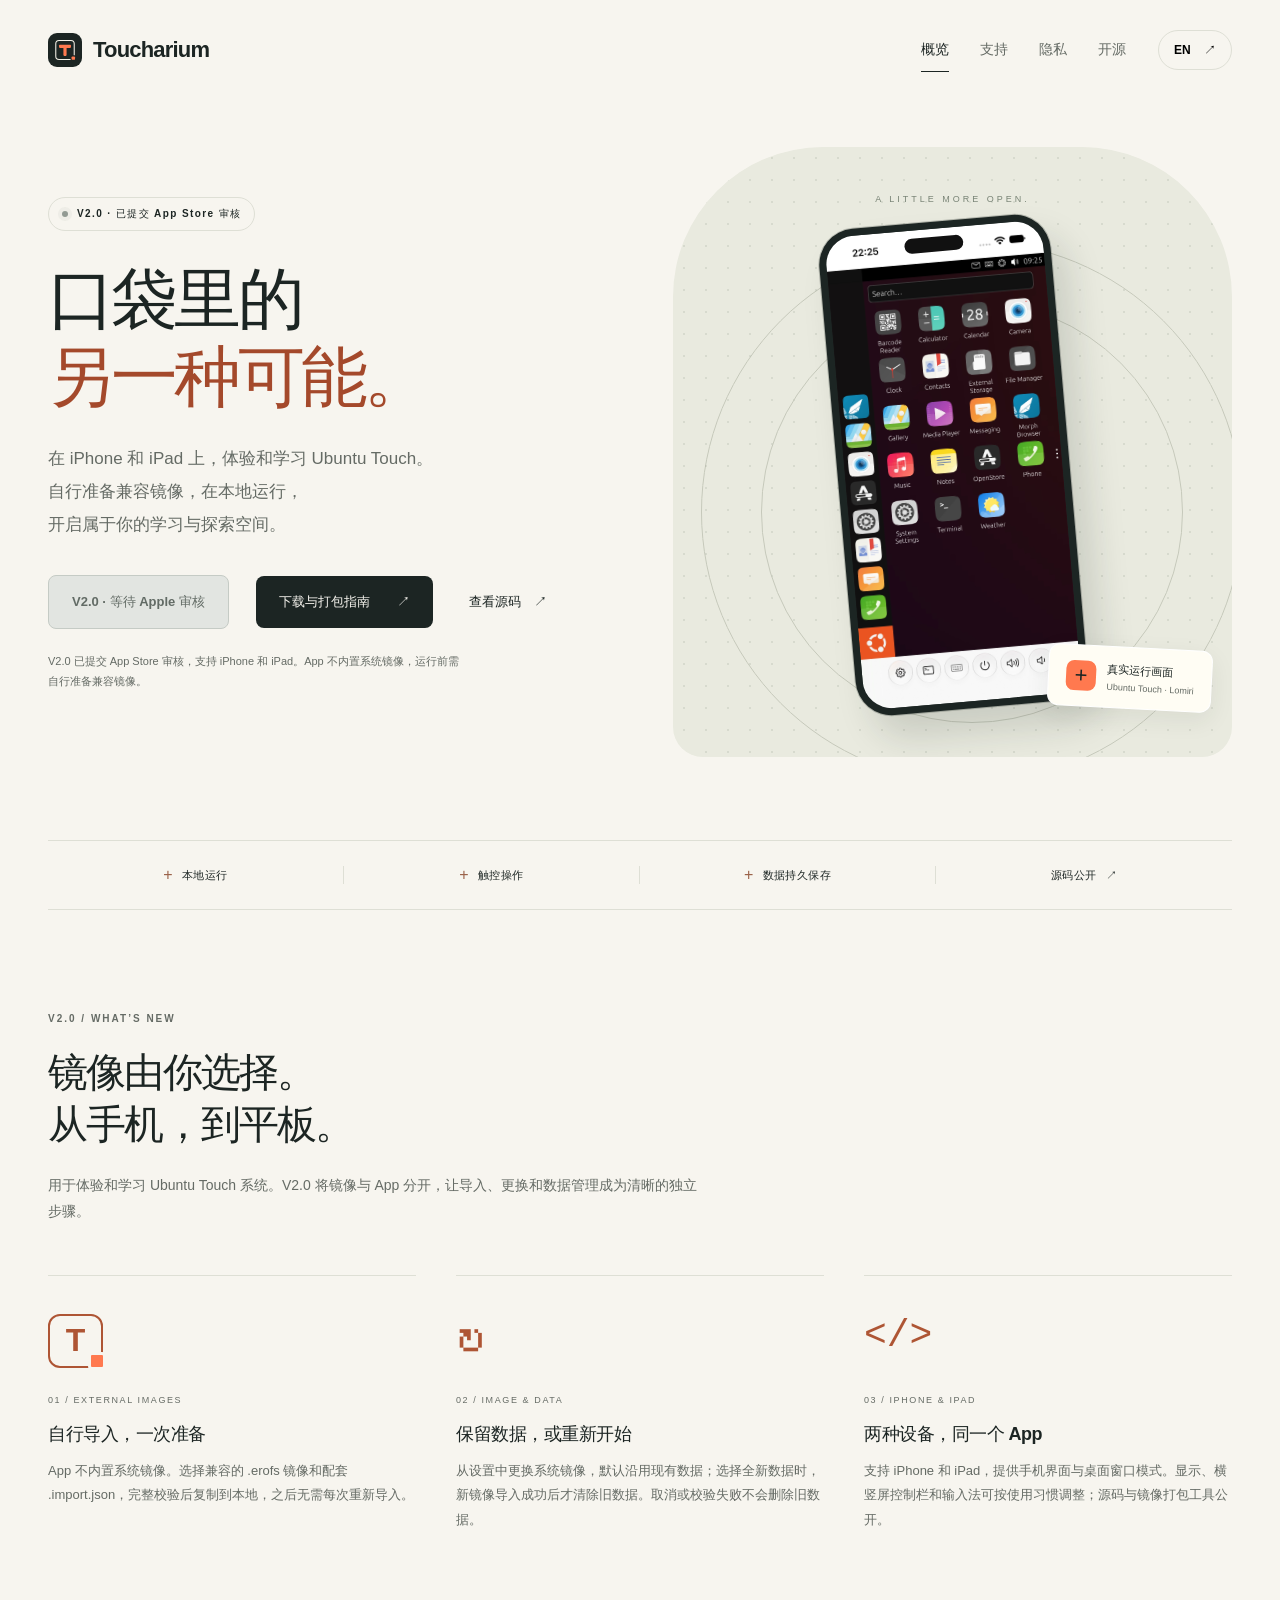
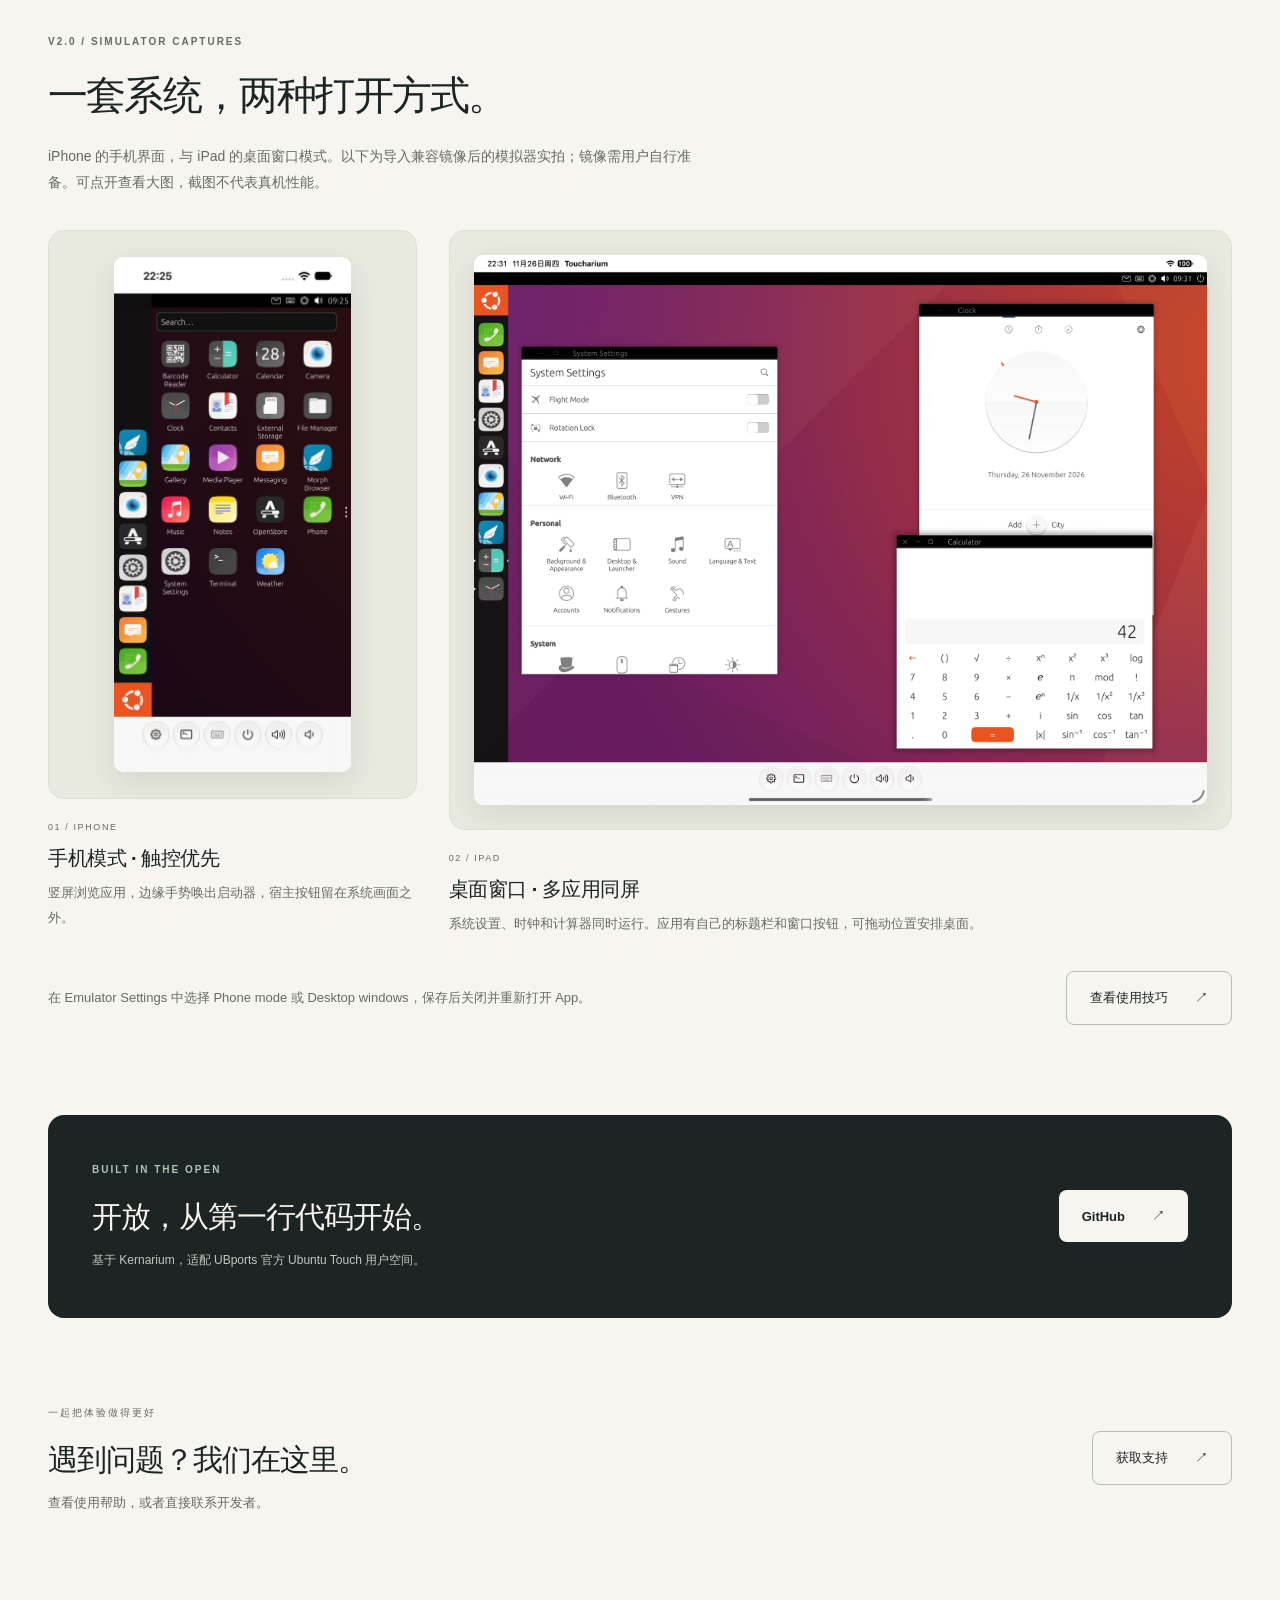
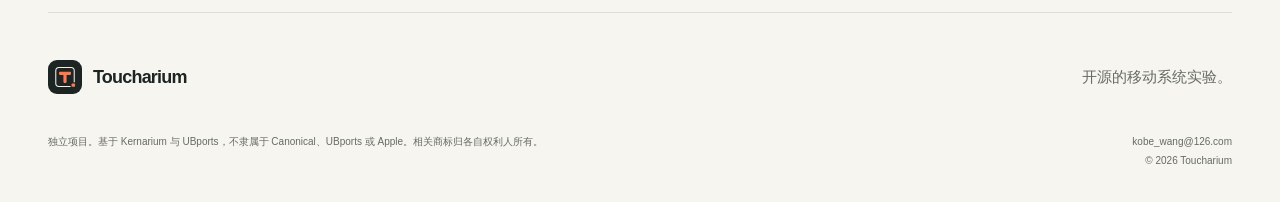
==== commit d398beb9: "Add step-by-step image download and packaging guide" ====
--- a/index.html
+++ b/index.html
@@ -4,9 +4,9 @@
 <title>在 iPhone 和 iPad 上探索 Ubuntu Touch · Toucharium</title><meta name="description" content="Toucharium 是基于 Kernarium 的开源 iOS 应用，用于在 iPhone 和 iPad 上体验和学习 Ubuntu Touch 系统。查看使用指南、技术支持和源码。">
 <meta name="theme-color" content="#f7f5ef"><meta name="color-scheme" content="light"><meta name="referrer" content="strict-origin-when-cross-origin">
 <meta property="og:title" content="在 iPhone 和 iPad 上探索 Ubuntu Touch · Toucharium"><meta property="og:description" content="Toucharium 是基于 Kernarium 的开源 iOS 应用，用于在 iPhone 和 iPad 上体验和学习 Ubuntu Touch 系统。查看使用指南、技术支持和源码。"><meta property="og:type" content="website">
-<link rel="icon" href="assets/icon.svg" type="image/svg+xml"><link rel="stylesheet" href="assets/style.css?v=v2-store-review"><script src="assets/site.js" defer></script></head>
+<link rel="icon" href="assets/icon.svg" type="image/svg+xml"><link rel="stylesheet" href="assets/style.css?v=image-preparation"><script src="assets/site.js?v=image-preparation" defer></script></head>
 <body><a class="skip" href="#main"><span data-zh>跳到正文</span><span data-en lang="en">Skip to content</span></a><header class="site-header"><a class="wordmark" href="./" aria-label="Toucharium home"><img src="assets/icon.svg" width="34" height="34" alt=""><span>Toucharium</span></a><nav aria-label="Main navigation"><a href="./" aria-current="page"><span data-zh>概览</span><span data-en lang="en">Overview</span></a><a href="support.html"><span data-zh>支持</span><span data-en lang="en">Support</span></a><a href="privacy.html"><span data-zh>隐私</span><span data-en lang="en">Privacy</span></a><a href="open-source.html"><span data-zh>开源</span><span data-en lang="en">Source</span></a></nav><button class="language" id="language" type="button" aria-label="Switch to English">EN <span aria-hidden="true">↗</span></button></header>
-<main id="main"><section class="hero"><div class="hero-copy"><div class="preview-label"><span class="status-dot"></span><span data-zh>V2.0 · 已提交 App Store 审核</span><span data-en lang="en">V2.0 · SUBMITTED FOR REVIEW</span></div><h1><span data-zh>口袋里的<br><em>另一种可能。</em></span><span data-en lang="en">A different world.<br><em>In your pocket.</em></span></h1><p class="hero-description"><span data-zh>在 iPhone 和 iPad 上，体验和学习 Ubuntu Touch。<br>自行准备兼容镜像，在本地运行，<br>开启属于你的学习与探索空间。</span><span data-en lang="en">Experience and learn about Ubuntu Touch<br>on iPhone and iPad. Prepare a compatible image<br>and explore it locally on your own device.</span></p><div class="hero-actions"><button class="button store-pending" type="button" disabled aria-describedby="store-status"><span data-zh>V2.0 · 等待 Apple 审核</span><span data-en lang="en">V2.0 · Review pending</span></button><a href="support.html#usage" class="button primary"><span data-zh>了解 V2.0 用法</span><span data-en lang="en">Explore V2.0</span> <span aria-hidden="true">↗</span></a><a href="https://github.com/kobewang126/Kernarium/tree/toucharium-v2.0" class="text-link"><span data-zh>查看源码</span><span data-en lang="en">View source</span> <span aria-hidden="true">↗</span></a></div><p class="availability" id="store-status"><span data-zh>V2.0 已提交 App Store 审核，支持 iPhone 和 iPad。App 不内置系统镜像，运行前需自行准备兼容镜像。</span><span data-en lang="en">V2.0 has been submitted for App Store review and supports iPhone and iPad. No system image is included; prepare a compatible image before use.</span></p></div><div class="hero-art"><div class="art-grid" aria-hidden="true"></div><span class="art-caption">A LITTLE MORE OPEN.</span><div class="phone"><div class="phone-screen"><img src="assets/phone-mode.jpg" width="960" height="2087" alt="Toucharium phone mode with its application drawer and six host controls"><div class="island" aria-hidden="true"></div></div></div><div class="floating-note"><span class="small-plus" aria-hidden="true">+</span><div><strong><span data-zh>真实运行画面</span><span data-en lang="en">A real running system</span></strong><span><span data-zh>Ubuntu Touch · Lomiri</span><span data-en lang="en">Ubuntu Touch · Lomiri</span></span></div></div></div></section>
+<main id="main"><section class="hero"><div class="hero-copy"><div class="preview-label"><span class="status-dot"></span><span data-zh>V2.0 · 已提交 App Store 审核</span><span data-en lang="en">V2.0 · SUBMITTED FOR REVIEW</span></div><h1><span data-zh>口袋里的<br><em>另一种可能。</em></span><span data-en lang="en">A different world.<br><em>In your pocket.</em></span></h1><p class="hero-description"><span data-zh>在 iPhone 和 iPad 上，体验和学习 Ubuntu Touch。<br>自行准备兼容镜像，在本地运行，<br>开启属于你的学习与探索空间。</span><span data-en lang="en">Experience and learn about Ubuntu Touch<br>on iPhone and iPad. Prepare a compatible image<br>and explore it locally on your own device.</span></p><div class="hero-actions"><button class="button store-pending" type="button" disabled aria-describedby="store-status"><span data-zh>V2.0 · 等待 Apple 审核</span><span data-en lang="en">V2.0 · Review pending</span></button><a href="image-guide.html" class="button primary"><span data-zh>下载与打包指南</span><span data-en lang="en">Prepare an image</span> <span aria-hidden="true">↗</span></a><a href="https://github.com/kobewang126/Kernarium/tree/toucharium-v2.0" class="text-link"><span data-zh>查看源码</span><span data-en lang="en">View source</span> <span aria-hidden="true">↗</span></a></div><p class="availability" id="store-status"><span data-zh>V2.0 已提交 App Store 审核，支持 iPhone 和 iPad。App 不内置系统镜像，运行前需自行准备兼容镜像。</span><span data-en lang="en">V2.0 has been submitted for App Store review and supports iPhone and iPad. No system image is included; prepare a compatible image before use.</span></p></div><div class="hero-art"><div class="art-grid" aria-hidden="true"></div><span class="art-caption">A LITTLE MORE OPEN.</span><div class="phone"><div class="phone-screen"><img src="assets/phone-mode.jpg" width="960" height="2087" alt="Toucharium phone mode with its application drawer and six host controls"><div class="island" aria-hidden="true"></div></div></div><div class="floating-note"><span class="small-plus" aria-hidden="true">+</span><div><strong><span data-zh>真实运行画面</span><span data-en lang="en">A real running system</span></strong><span><span data-zh>Ubuntu Touch · Lomiri</span><span data-en lang="en">Ubuntu Touch · Lomiri</span></span></div></div></div></section>
 <section class="principles" aria-label="Highlights"><span><span data-zh>本地运行</span><span data-en lang="en">Runs locally</span></span><span><span data-zh>触控操作</span><span data-en lang="en">Touch first</span></span><span><span data-zh>数据持久保存</span><span data-en lang="en">Persistent storage</span></span><a href="open-source.html"><span data-zh>源码公开</span><span data-en lang="en">Open source</span> <span aria-hidden="true">↗</span></a></section>
 <section class="explore" id="v2"><div class="section-heading"><p class="eyebrow">V2.0 / WHAT’S NEW</p><h2><span data-zh>镜像由你选择。<br>从手机，到平板。</span><span data-en lang="en">Your image. Your choice.<br>From phone to tablet.</span></h2><p><span data-zh>用于体验和学习 Ubuntu Touch 系统。V2.0 将镜像与 App 分开，让导入、更换和数据管理成为清晰的独立步骤。</span><span data-en lang="en">For experiencing and learning about Ubuntu Touch. V2.0 separates the system image from the app, with dedicated steps for importing, replacement and data management.</span></p></div><div class="feature-grid"><article class="feature"><div class="feature-icon window-symbol" aria-hidden="true">T<span></span></div><span class="feature-number">01 / EXTERNAL IMAGES</span><h3><span data-zh>自行导入，一次准备</span><span data-en lang="en">Bring your own image.</span></h3><p><span data-zh>App 不内置系统镜像。选择兼容的 .erofs 镜像和配套 .import.json，完整校验后复制到本地，之后无需每次重新导入。</span><span data-en lang="en">No system image is bundled. Select a compatible .erofs image and its matching .import.json. A verified local copy is reused on subsequent launches.</span></p></article><article class="feature"><div class="feature-icon keyboard-symbol" aria-hidden="true">↻</div><span class="feature-number">02 / IMAGE & DATA</span><h3><span data-zh>保留数据，或重新开始</span><span data-en lang="en">Keep your data. Or start fresh.</span></h3><p><span data-zh>从设置中更换系统镜像，默认沿用现有数据；选择全新数据时，新镜像导入成功后才清除旧数据。取消或校验失败不会删除旧数据。</span><span data-en lang="en">Replace the image from Settings and keep existing data by default. Start fresh clears old data only after a successful import. Cancelling or failed verification preserves it.</span></p></article><article class="feature"><div class="feature-icon code-symbol" aria-hidden="true">&lt;/&gt;</div><span class="feature-number">03 / IPHONE & IPAD</span><h3><span data-zh>两种设备，同一个 App</span><span data-en lang="en">One app. Two device families.</span></h3><p><span data-zh>支持 iPhone 和 iPad，提供手机界面与桌面窗口模式。显示、横竖屏控制栏和输入法可按使用习惯调整；源码与镜像打包工具公开。</span><span data-en lang="en">Supports iPhone and iPad, with phone and desktop-window modes. Adjust display and input settings and use controls suited to each orientation. Source and image tooling are public.</span></p></article></div></section><section class="showcase" id="screenshots"><div class="section-heading"><p class="eyebrow">V2.0 / SIMULATOR CAPTURES</p><h2><span data-zh>一套系统，两种打开方式。</span><span data-en lang="en">One system. Two ways to use it.</span></h2><p><span data-zh>iPhone 的手机界面，与 iPad 的桌面窗口模式。以下为导入兼容镜像后的模拟器实拍；镜像需用户自行准备。可点开查看大图，截图不代表真机性能。</span><span data-en lang="en">A phone interface on iPhone and desktop windows on iPad. These are actual simulator captures after importing a user-prepared compatible image. Open either image for a closer look; they do not indicate physical-device performance.</span></p></div><div class="showcase-grid"><figure class="showcase-phone"><a class="capture-link" href="assets/phone-mode.jpg" target="_blank" rel="noopener" aria-label="View iPhone phone-mode screenshot"><img src="assets/phone-mode.jpg" width="960" height="2087" loading="lazy" alt="Toucharium phone mode on an iPhone simulator, with the application drawer and host controls"></a><figcaption><span class="feature-number">01 / IPHONE</span><h3><span data-zh>手机模式 · 触控优先</span><span data-en lang="en">Phone mode · Touch first</span></h3><p><span data-zh>竖屏浏览应用，边缘手势唤出启动器，宿主按钮留在系统画面之外。</span><span data-en lang="en">Browse applications in portrait, reveal the launcher with edge gestures, and keep host controls outside the guest display.</span></p></figcaption></figure><figure class="showcase-pad"><a class="capture-link" href="assets/ipad-desktop.jpg" target="_blank" rel="noopener" aria-label="View iPad desktop-window screenshot"><img src="assets/ipad-desktop.jpg" width="1920" height="1440" loading="lazy" alt="Toucharium desktop windows on an iPad simulator with several guest applications open"></a><figcaption><span class="feature-number">02 / IPAD</span><h3><span data-zh>桌面窗口 · 多应用同屏</span><span data-en lang="en">Desktop windows · Apps side by side</span></h3><p><span data-zh>系统设置、时钟和计算器同时运行。应用有自己的标题栏和窗口按钮，可拖动位置安排桌面。</span><span data-en lang="en">System Settings, Clock and Calculator running together. Each app has its own title bar and window controls; drag windows into position to arrange your desktop.</span></p></figcaption></figure></div><div class="showcase-footer"><p><span data-zh>在 Emulator Settings 中选择 Phone mode 或 Desktop windows，保存后关闭并重新打开 App。</span><span data-en lang="en">Choose Phone mode or Desktop windows in Emulator Settings, save, then close and reopen the app.</span></p><a class="button outline" href="support.html#usage"><span data-zh>查看使用技巧</span><span data-en lang="en">Read usage tips</span> ↗</a></div></section><section class="open-banner"><div><p class="eyebrow">BUILT IN THE OPEN</p><h2><span data-zh>开放，从第一行代码开始。</span><span data-en lang="en">Open, from the first line.</span></h2><p><span data-zh>基于 Kernarium，适配 UBports 官方 Ubuntu Touch 用户空间。</span><span data-en lang="en">Built on Kernarium, adapted for the official UBports Ubuntu Touch userspace.</span></p></div><a href="https://github.com/kobewang126/Kernarium/tree/toucharium-v2.0" class="button light">GitHub <span aria-hidden="true">↗</span></a></section>
 <section class="need-help"><div><p class="eyebrow"><span data-zh>一起把体验做得更好</span><span data-en lang="en">LET’S MAKE IT BETTER</span></p><h2><span data-zh>遇到问题？我们在这里。</span><span data-en lang="en">A question? We’re here.</span></h2><p><span data-zh>查看使用帮助，或者直接联系开发者。</span><span data-en lang="en">Read the guide or get in touch with the developer.</span></p></div><a href="support.html" class="button outline"><span data-zh>获取支持</span><span data-en lang="en">Get support</span> <span aria-hidden="true">↗</span></a></section></main><footer class="site-footer"><div class="footer-top"><a class="wordmark" href="./"><img src="assets/icon.svg" width="30" height="30" alt=""><span>Toucharium</span></a><p><span data-zh>开源的移动系统实验。</span><span data-en lang="en">An open-source mobile computing experiment.</span></p></div><div class="footer-bottom"><p><span data-zh>独立项目。基于 Kernarium 与 UBports，不隶属于 Canonical、UBports 或 Apple。相关商标归各自权利人所有。</span><span data-en lang="en">An independent project built on Kernarium and UBports. Not affiliated with Canonical, UBports or Apple. Trademarks belong to their respective owners.</span></p><div><a href="mailto:kobe_wang@126.com">kobe_wang@126.com</a><span>© 2026 Toucharium</span></div></div></footer></body></html>
--- a/assets/style.css
+++ b/assets/style.css
@@ -14,3 +14,8 @@
 .showcase{padding:0 0 90px}.showcase-grid{display:grid;grid-template-columns:minmax(240px,.8fr) minmax(0,1.7fr);gap:32px;align-items:start;margin-top:35px}.showcase figure{margin:0;min-width:0}.capture-link{display:flex;align-items:center;justify-content:center;padding:24px;background:#e9eadf;border:1px solid var(--line);border-radius:16px;min-height:370px;overflow:hidden}.showcase-phone .capture-link{padding:26px 65px}.capture-link img{border-radius:9px;box-shadow:0 10px 30px #1c25231a}.showcase-phone img{width:100%;max-width:245px}.showcase-pad .capture-link{min-height:370px}.showcase-pad img{width:100%}.showcase figcaption{padding-top:23px}.showcase h3{font-size:20px;font-weight:600;letter-spacing:-.5px;margin:13px 0 9px}.showcase figcaption p,.showcase-footer p{font-size:13px;color:var(--muted);line-height:1.9;margin:0}.showcase-footer{display:flex;justify-content:space-between;align-items:center;gap:30px;margin-top:34px}.showcase-footer p{max-width:620px}.guide-intro{padding:32px 38px;margin-bottom:42px;border:1px solid var(--line);border-radius:15px;background:#eeede4}.guide-intro h2{font-size:27px;font-weight:550;letter-spacing:-.7px;margin:0 0 15px;line-height:1.5}.guide-intro p:not(.eyebrow){font-size:14px;color:var(--muted);line-height:1.9;max-width:850px;margin-bottom:8px}.guide-intro .text-link{display:inline-block;color:#984326}.guide-nav{display:flex;flex-direction:column;gap:15px;font-size:12px;line-height:1.6}.guide-nav a:hover{text-decoration:underline;text-underline-offset:3px}.prose code{font-size:.9em;overflow-wrap:anywhere}.prose details{scroll-margin-top:24px}.prose strong{color:var(--ink);font-weight:650}
 @media(max-width:1000px){.showcase-grid{grid-template-columns:minmax(200px,.8fr) minmax(0,1.5fr);gap:25px}.showcase-phone .capture-link{padding:24px 38px}.capture-link,.showcase-pad .capture-link{min-height:310px}.showcase h3{font-size:18px}.guide-nav{gap:12px}}
 @media(max-width:650px){.showcase{padding-bottom:58px}.showcase-grid{grid-template-columns:1fr;gap:35px;margin-top:25px}.showcase-phone .capture-link{padding:24px;min-height:0}.showcase-phone img{max-width:215px}.showcase-pad .capture-link{padding:15px;min-height:0}.showcase figcaption{padding-top:19px}.showcase-footer{flex-direction:column;align-items:flex-start;gap:19px;margin-top:26px}.guide-intro{padding:25px 23px;margin-bottom:32px}.guide-intro h2{font-size:23px}.guide-intro p:not(.eyebrow){font-size:13px}.guide-nav{display:grid;grid-template-columns:1fr 1fr;gap:12px 20px}}
+
+/* User-facing image download and packaging instructions. */
+.prep-content{max-width:900px;margin:0 auto;padding-bottom:65px}.prep-content p,.prep-import-list{font-size:14px;line-height:1.95;color:#525c55;overflow-wrap:anywhere}.prep-content a:not(.button),.prep-entry p a{color:#984326;text-decoration:underline;text-underline-offset:3px}.prep-content h2{font-size:30px;letter-spacing:-1px;font-weight:550;line-height:1.4;margin:0 0 22px}.prep-content h3{font-size:18px;line-height:1.6;margin:15px 0}.prep-content code,.prep-outcome code{font-family:ui-monospace,SFMono-Regular,Menlo,monospace;font-size:.9em;overflow-wrap:anywhere}.prep-outcome{background:#e9eadf;border:1px solid var(--line);border-radius:15px;padding:30px 36px;margin:0 0 32px}.prep-outcome>strong{font-size:20px;display:block;margin-bottom:15px}.prep-outcome>code{display:block;font-size:15px;line-height:1.9}.prep-outcome p{font-size:13px;color:var(--muted);margin-bottom:0;line-height:1.8}.prep-steps-nav{display:grid;grid-template-columns:repeat(5,1fr);gap:15px;padding:22px 0 35px}.prep-steps-nav a{font-size:13px;line-height:1.7}.prep-steps-nav a>span:first-child{display:block;font-family:var(--serif);font-size:26px;color:#a4492b;margin-bottom:7px}.prep-step{padding:42px 0;border-top:1px solid var(--line);scroll-margin-top:24px}.prep-step .eyebrow{margin-bottom:12px}.download-card{padding:27px 30px;border:1px solid var(--line);border-radius:13px;background:#eeede4;margin:24px 0}.download-card h3{overflow-wrap:anywhere}.download-actions{display:flex;flex-wrap:wrap;align-items:center;gap:15px 25px;margin:19px 0}.digest-box{border-left:3px solid #ac6545;padding:8px 0 8px 17px;margin:24px 0}.digest-box strong{display:block;font-size:11px;letter-spacing:1px;margin-bottom:10px}.digest-box code{display:block;overflow-wrap:anywhere;line-height:1.9;color:#525c55}.command-block{border:1px solid #d4d8cf;border-radius:11px;overflow:hidden;margin:22px 0;background:#202b27;color:#f7f5ef}.command-top{display:flex;justify-content:space-between;align-items:center;gap:14px;padding:11px 17px;background:#e9eadf;color:var(--ink)}.terminal-label{font-size:12px;line-height:1.6;font-weight:600}.copy-command{border:1px solid #bdc5b8;border-radius:6px;padding:7px 11px;background:var(--paper);cursor:pointer;white-space:nowrap;font-size:11px;min-height:34px}.command-block pre{margin:0;padding:21px 20px;overflow:auto;line-height:1.9;tab-size:2}.command-block pre code{font-size:12px;overflow-wrap:normal;white-space:pre}.prep-option{border:1px solid var(--line);border-radius:10px;margin:20px 0;padding:18px 21px;background:#f4f2e9}.prep-option summary{font-size:14px;line-height:1.7;font-weight:600;cursor:pointer}.prep-option p{font-size:13px}.prep-option>.command-block{margin-bottom:12px}.prep-note{font-size:13px!important}.prep-files{width:100%;border-collapse:collapse;table-layout:fixed;margin:22px 0;font-size:13px;line-height:1.9}.prep-files th,.prep-files td{padding:15px 17px;border:1px solid var(--line);text-align:left;vertical-align:top;overflow-wrap:anywhere}.prep-files th{background:#e9eadf}.prep-files th:first-child{width:50%}.prep-files strong{font-weight:600}.prep-import-list{padding-left:23px}.prep-import-list li{padding:5px 0 8px 3px}.copy-status{min-height:1.8em}.prep-entry{padding:29px 34px;background:#e9eadf;border-radius:14px;margin-bottom:40px;display:flex;align-items:center;justify-content:space-between;gap:25px}.prep-entry h2{font-size:23px;line-height:1.5;font-weight:550;margin:0 0 9px}.prep-entry p{font-size:13px;color:var(--muted);line-height:1.9;margin:0}.prep-entry>.button{flex-shrink:0}
+@media(max-width:800px){.prep-entry{align-items:flex-start;flex-direction:column}.prep-steps-nav{grid-template-columns:repeat(3,1fr);row-gap:22px}.prep-content h2{font-size:27px}}
+@media(max-width:650px){.prep-outcome{padding:23px}.prep-outcome>strong{font-size:18px}.prep-outcome>code{font-size:12px}.prep-steps-nav{grid-template-columns:1fr 1fr;gap:20px}.prep-step{padding:31px 0}.prep-content h2{font-size:24px}.prep-content p,.prep-import-list{font-size:13px}.download-card{padding:21px}.download-card h3{font-size:15px}.command-top{padding:10px 12px}.terminal-label{font-size:11px}.copy-command{font-size:10px;padding:6px 9px}.command-block pre{padding:17px 14px}.command-block pre code{font-size:11px}.prep-option{padding:15px}.prep-files th,.prep-files td{padding:12px 10px}.prep-files{font-size:12px}.prep-entry{padding:24px}.prep-entry h2{font-size:21px}.download-actions{align-items:flex-start;flex-direction:column;gap:6px}}
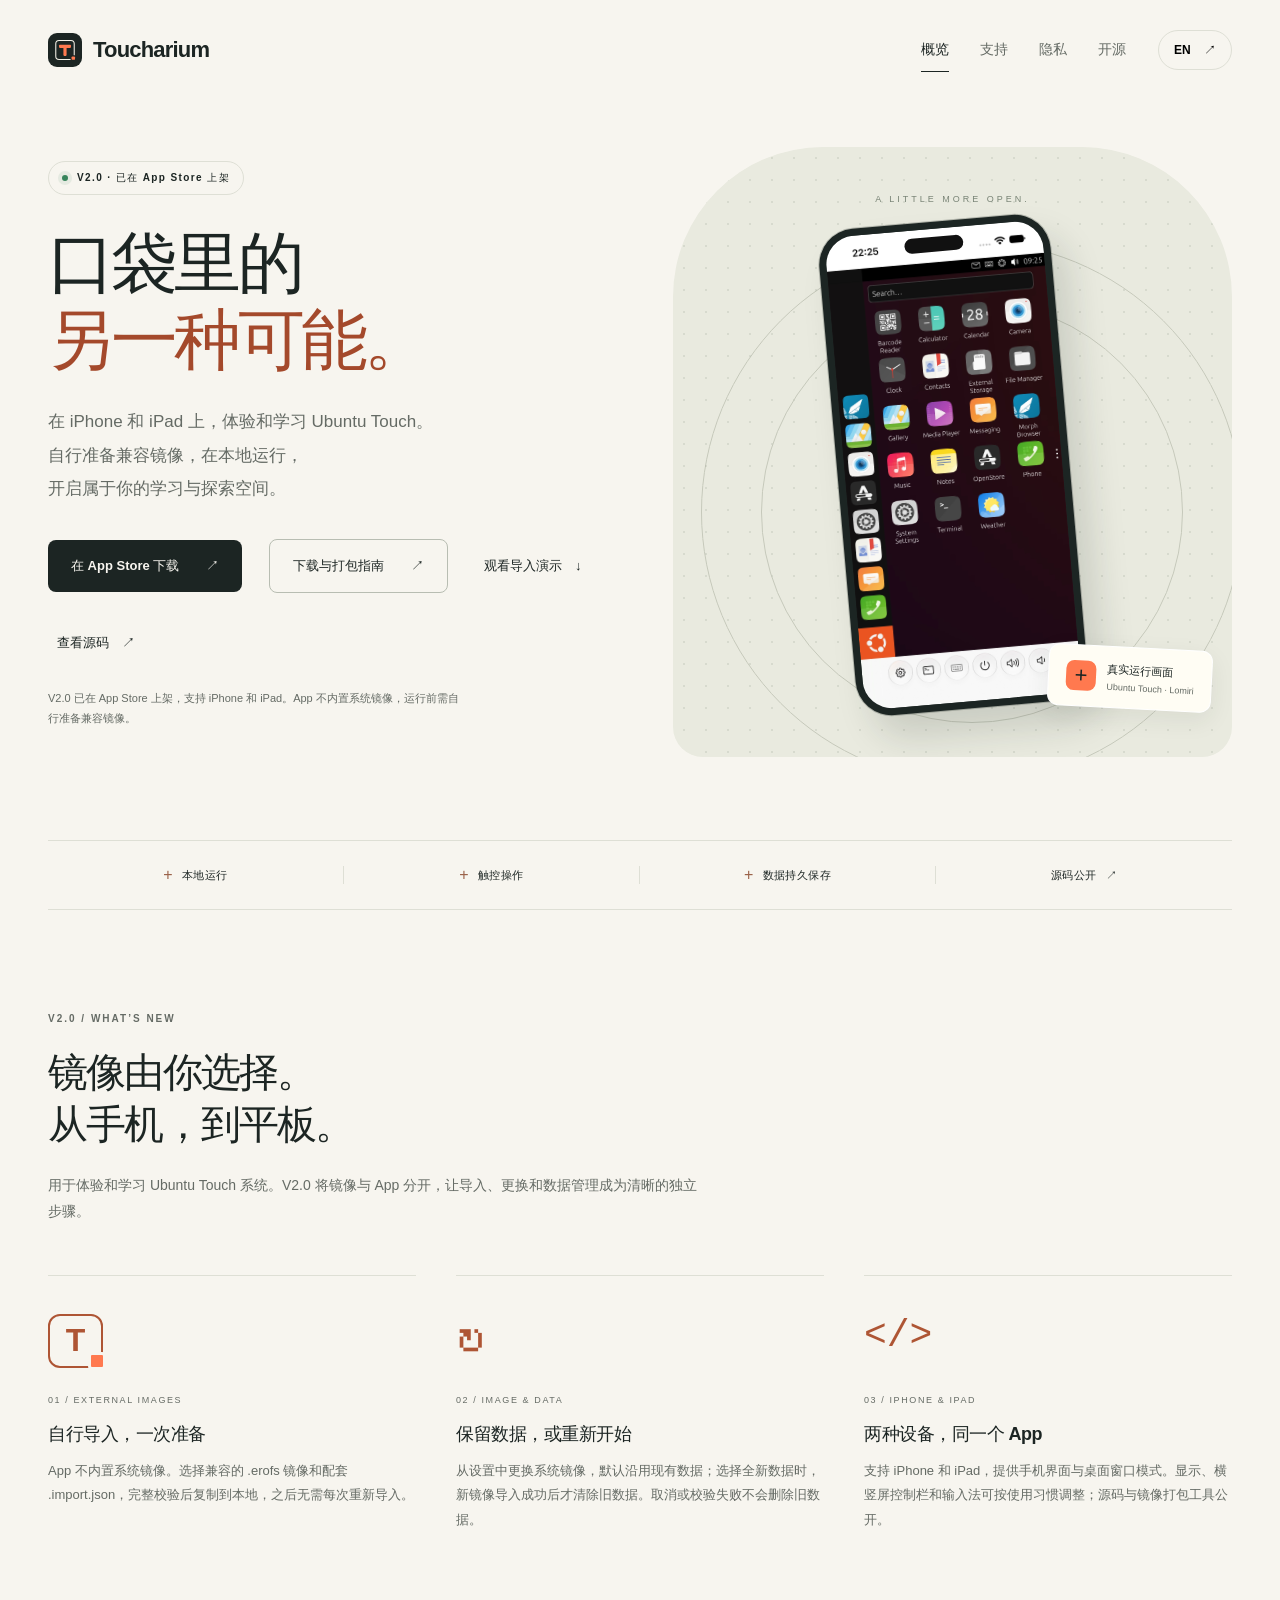
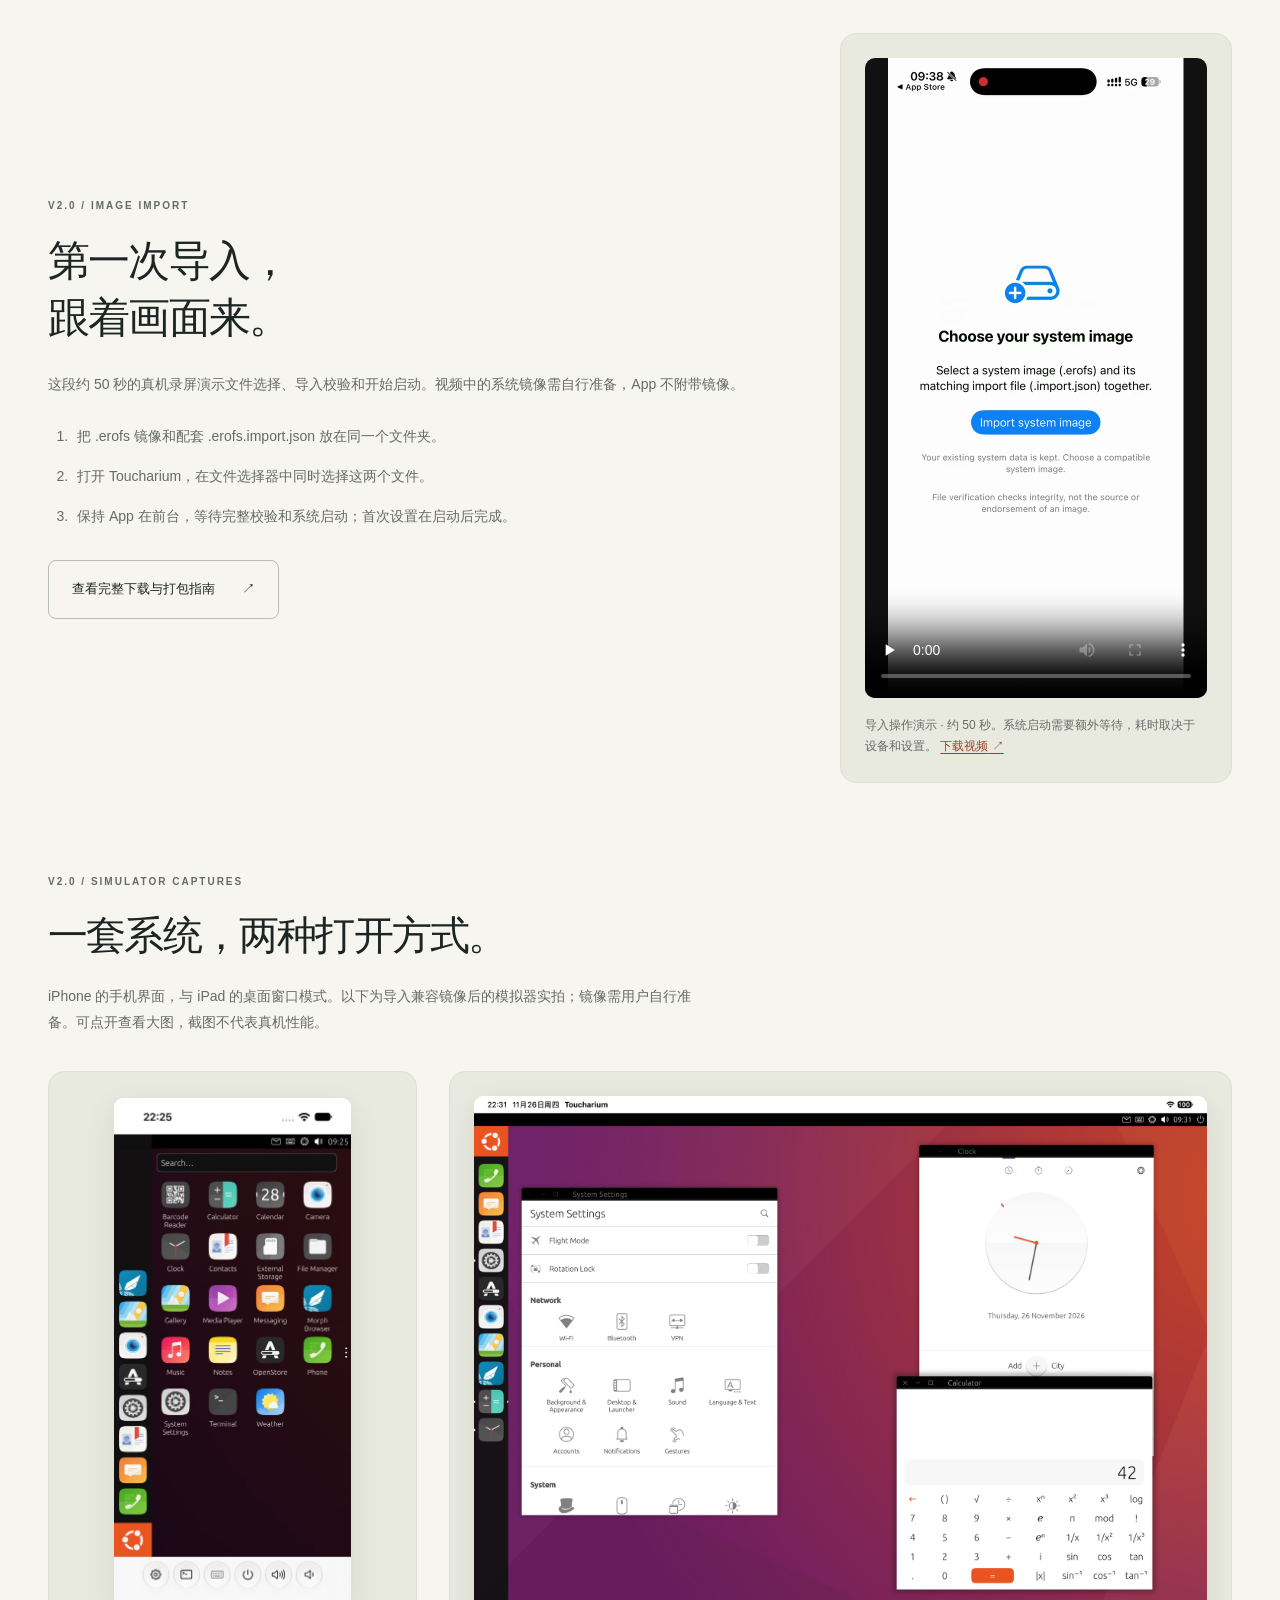
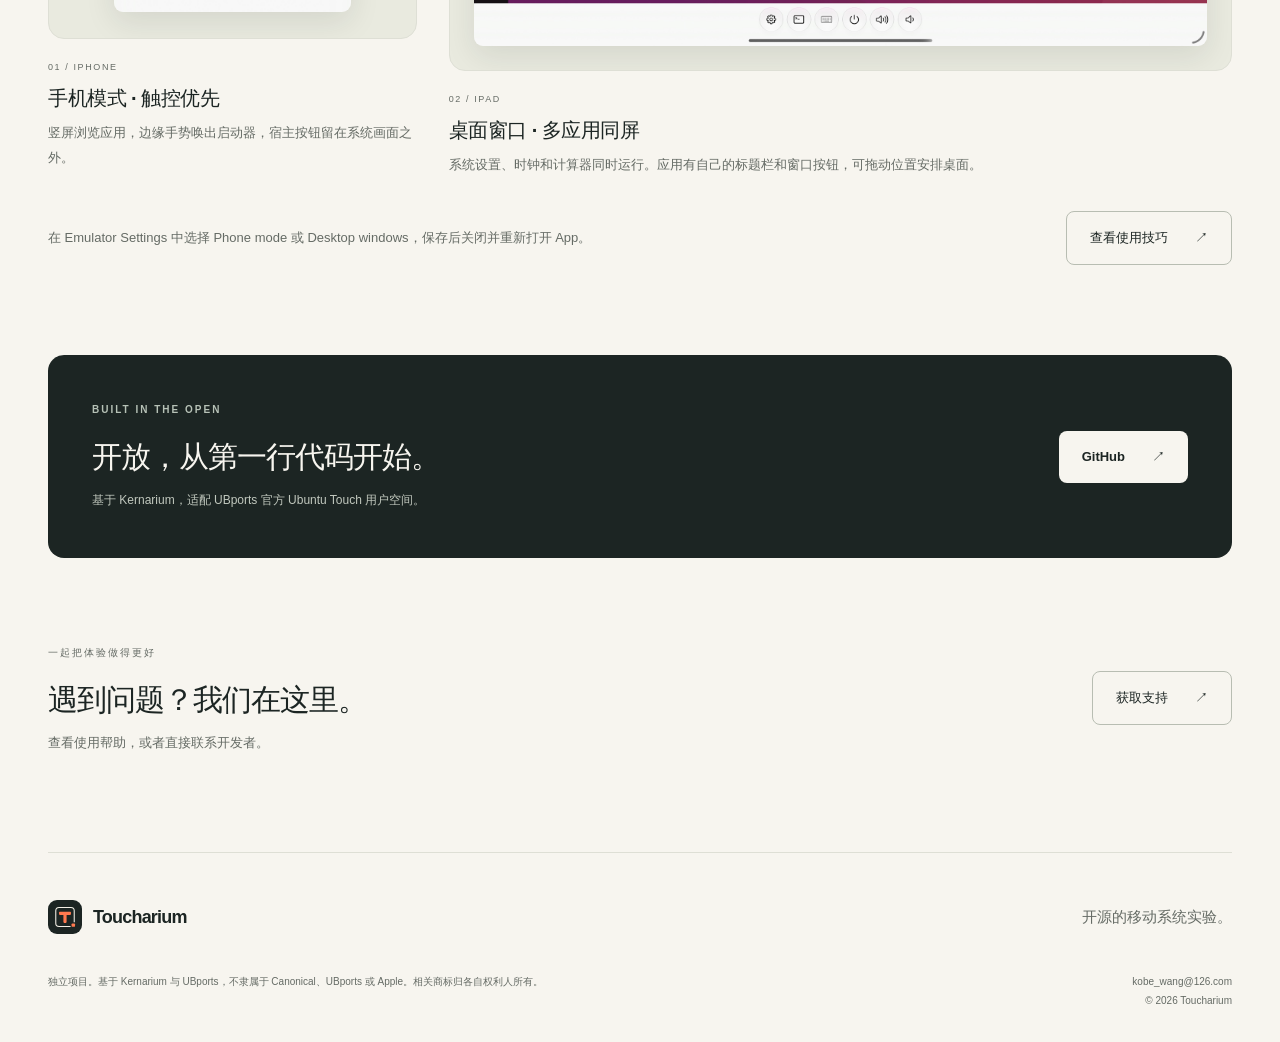
==== commit 7f536868: "Publish the V2 App Store link and image import demonstration" ====
--- a/index.html
+++ b/index.html
@@ -4,9 +4,9 @@
 <title>在 iPhone 和 iPad 上探索 Ubuntu Touch · Toucharium</title><meta name="description" content="Toucharium 是基于 Kernarium 的开源 iOS 应用，用于在 iPhone 和 iPad 上体验和学习 Ubuntu Touch 系统。查看使用指南、技术支持和源码。">
 <meta name="theme-color" content="#f7f5ef"><meta name="color-scheme" content="light"><meta name="referrer" content="strict-origin-when-cross-origin">
 <meta property="og:title" content="在 iPhone 和 iPad 上探索 Ubuntu Touch · Toucharium"><meta property="og:description" content="Toucharium 是基于 Kernarium 的开源 iOS 应用，用于在 iPhone 和 iPad 上体验和学习 Ubuntu Touch 系统。查看使用指南、技术支持和源码。"><meta property="og:type" content="website">
-<link rel="icon" href="assets/icon.svg" type="image/svg+xml"><link rel="stylesheet" href="assets/style.css?v=image-preparation"><script src="assets/site.js?v=image-preparation" defer></script></head>
+<link rel="icon" href="assets/icon.svg" type="image/svg+xml"><link rel="stylesheet" href="assets/style.css?v=v2-live-import-video"><script src="assets/site.js?v=image-preparation" defer></script></head>
 <body><a class="skip" href="#main"><span data-zh>跳到正文</span><span data-en lang="en">Skip to content</span></a><header class="site-header"><a class="wordmark" href="./" aria-label="Toucharium home"><img src="assets/icon.svg" width="34" height="34" alt=""><span>Toucharium</span></a><nav aria-label="Main navigation"><a href="./" aria-current="page"><span data-zh>概览</span><span data-en lang="en">Overview</span></a><a href="support.html"><span data-zh>支持</span><span data-en lang="en">Support</span></a><a href="privacy.html"><span data-zh>隐私</span><span data-en lang="en">Privacy</span></a><a href="open-source.html"><span data-zh>开源</span><span data-en lang="en">Source</span></a></nav><button class="language" id="language" type="button" aria-label="Switch to English">EN <span aria-hidden="true">↗</span></button></header>
-<main id="main"><section class="hero"><div class="hero-copy"><div class="preview-label"><span class="status-dot"></span><span data-zh>V2.0 · 已提交 App Store 审核</span><span data-en lang="en">V2.0 · SUBMITTED FOR REVIEW</span></div><h1><span data-zh>口袋里的<br><em>另一种可能。</em></span><span data-en lang="en">A different world.<br><em>In your pocket.</em></span></h1><p class="hero-description"><span data-zh>在 iPhone 和 iPad 上，体验和学习 Ubuntu Touch。<br>自行准备兼容镜像，在本地运行，<br>开启属于你的学习与探索空间。</span><span data-en lang="en">Experience and learn about Ubuntu Touch<br>on iPhone and iPad. Prepare a compatible image<br>and explore it locally on your own device.</span></p><div class="hero-actions"><button class="button store-pending" type="button" disabled aria-describedby="store-status"><span data-zh>V2.0 · 等待 Apple 审核</span><span data-en lang="en">V2.0 · Review pending</span></button><a href="image-guide.html" class="button primary"><span data-zh>下载与打包指南</span><span data-en lang="en">Prepare an image</span> <span aria-hidden="true">↗</span></a><a href="https://github.com/kobewang126/Kernarium/tree/toucharium-v2.0" class="text-link"><span data-zh>查看源码</span><span data-en lang="en">View source</span> <span aria-hidden="true">↗</span></a></div><p class="availability" id="store-status"><span data-zh>V2.0 已提交 App Store 审核，支持 iPhone 和 iPad。App 不内置系统镜像，运行前需自行准备兼容镜像。</span><span data-en lang="en">V2.0 has been submitted for App Store review and supports iPhone and iPad. No system image is included; prepare a compatible image before use.</span></p></div><div class="hero-art"><div class="art-grid" aria-hidden="true"></div><span class="art-caption">A LITTLE MORE OPEN.</span><div class="phone"><div class="phone-screen"><img src="assets/phone-mode.jpg" width="960" height="2087" alt="Toucharium phone mode with its application drawer and six host controls"><div class="island" aria-hidden="true"></div></div></div><div class="floating-note"><span class="small-plus" aria-hidden="true">+</span><div><strong><span data-zh>真实运行画面</span><span data-en lang="en">A real running system</span></strong><span><span data-zh>Ubuntu Touch · Lomiri</span><span data-en lang="en">Ubuntu Touch · Lomiri</span></span></div></div></div></section>
+<main id="main"><section class="hero"><div class="hero-copy"><div class="preview-label"><span class="status-dot"></span><span data-zh>V2.0 · 已在 App Store 上架</span><span data-en lang="en">V2.0 · AVAILABLE ON THE APP STORE</span></div><h1><span data-zh>口袋里的<br><em>另一种可能。</em></span><span data-en lang="en">A different world.<br><em>In your pocket.</em></span></h1><p class="hero-description"><span data-zh>在 iPhone 和 iPad 上，体验和学习 Ubuntu Touch。<br>自行准备兼容镜像，在本地运行，<br>开启属于你的学习与探索空间。</span><span data-en lang="en">Experience and learn about Ubuntu Touch<br>on iPhone and iPad. Prepare a compatible image<br>and explore it locally on your own device.</span></p><div class="hero-actions"><a class="button primary" href="https://apps.apple.com/us/app/toucharium/id6837986003" aria-describedby="store-status"><span data-zh>在 App Store 下载</span><span data-en lang="en">Download on the App Store</span> <span aria-hidden="true">↗</span></a><a href="image-guide.html" class="button outline"><span data-zh>下载与打包指南</span><span data-en lang="en">Prepare an image</span> <span aria-hidden="true">↗</span></a><a href="#import-video" class="text-link"><span data-zh>观看导入演示</span><span data-en lang="en">Watch the import demo</span> <span aria-hidden="true">↓</span></a><a href="https://github.com/kobewang126/Kernarium/tree/toucharium-v2.0" class="text-link"><span data-zh>查看源码</span><span data-en lang="en">View source</span> <span aria-hidden="true">↗</span></a></div><p class="availability" id="store-status"><span data-zh>V2.0 已在 App Store 上架，支持 iPhone 和 iPad。App 不内置系统镜像，运行前需自行准备兼容镜像。</span><span data-en lang="en">V2.0 is available on the App Store for iPhone and iPad. No system image is included; prepare a compatible image before use.</span></p></div><div class="hero-art"><div class="art-grid" aria-hidden="true"></div><span class="art-caption">A LITTLE MORE OPEN.</span><div class="phone"><div class="phone-screen"><img src="assets/phone-mode.jpg" width="960" height="2087" alt="Toucharium phone mode with its application drawer and six host controls"><div class="island" aria-hidden="true"></div></div></div><div class="floating-note"><span class="small-plus" aria-hidden="true">+</span><div><strong><span data-zh>真实运行画面</span><span data-en lang="en">A real running system</span></strong><span><span data-zh>Ubuntu Touch · Lomiri</span><span data-en lang="en">Ubuntu Touch · Lomiri</span></span></div></div></div></section>
 <section class="principles" aria-label="Highlights"><span><span data-zh>本地运行</span><span data-en lang="en">Runs locally</span></span><span><span data-zh>触控操作</span><span data-en lang="en">Touch first</span></span><span><span data-zh>数据持久保存</span><span data-en lang="en">Persistent storage</span></span><a href="open-source.html"><span data-zh>源码公开</span><span data-en lang="en">Open source</span> <span aria-hidden="true">↗</span></a></section>
-<section class="explore" id="v2"><div class="section-heading"><p class="eyebrow">V2.0 / WHAT’S NEW</p><h2><span data-zh>镜像由你选择。<br>从手机，到平板。</span><span data-en lang="en">Your image. Your choice.<br>From phone to tablet.</span></h2><p><span data-zh>用于体验和学习 Ubuntu Touch 系统。V2.0 将镜像与 App 分开，让导入、更换和数据管理成为清晰的独立步骤。</span><span data-en lang="en">For experiencing and learning about Ubuntu Touch. V2.0 separates the system image from the app, with dedicated steps for importing, replacement and data management.</span></p></div><div class="feature-grid"><article class="feature"><div class="feature-icon window-symbol" aria-hidden="true">T<span></span></div><span class="feature-number">01 / EXTERNAL IMAGES</span><h3><span data-zh>自行导入，一次准备</span><span data-en lang="en">Bring your own image.</span></h3><p><span data-zh>App 不内置系统镜像。选择兼容的 .erofs 镜像和配套 .import.json，完整校验后复制到本地，之后无需每次重新导入。</span><span data-en lang="en">No system image is bundled. Select a compatible .erofs image and its matching .import.json. A verified local copy is reused on subsequent launches.</span></p></article><article class="feature"><div class="feature-icon keyboard-symbol" aria-hidden="true">↻</div><span class="feature-number">02 / IMAGE & DATA</span><h3><span data-zh>保留数据，或重新开始</span><span data-en lang="en">Keep your data. Or start fresh.</span></h3><p><span data-zh>从设置中更换系统镜像，默认沿用现有数据；选择全新数据时，新镜像导入成功后才清除旧数据。取消或校验失败不会删除旧数据。</span><span data-en lang="en">Replace the image from Settings and keep existing data by default. Start fresh clears old data only after a successful import. Cancelling or failed verification preserves it.</span></p></article><article class="feature"><div class="feature-icon code-symbol" aria-hidden="true">&lt;/&gt;</div><span class="feature-number">03 / IPHONE & IPAD</span><h3><span data-zh>两种设备，同一个 App</span><span data-en lang="en">One app. Two device families.</span></h3><p><span data-zh>支持 iPhone 和 iPad，提供手机界面与桌面窗口模式。显示、横竖屏控制栏和输入法可按使用习惯调整；源码与镜像打包工具公开。</span><span data-en lang="en">Supports iPhone and iPad, with phone and desktop-window modes. Adjust display and input settings and use controls suited to each orientation. Source and image tooling are public.</span></p></article></div></section><section class="showcase" id="screenshots"><div class="section-heading"><p class="eyebrow">V2.0 / SIMULATOR CAPTURES</p><h2><span data-zh>一套系统，两种打开方式。</span><span data-en lang="en">One system. Two ways to use it.</span></h2><p><span data-zh>iPhone 的手机界面，与 iPad 的桌面窗口模式。以下为导入兼容镜像后的模拟器实拍；镜像需用户自行准备。可点开查看大图，截图不代表真机性能。</span><span data-en lang="en">A phone interface on iPhone and desktop windows on iPad. These are actual simulator captures after importing a user-prepared compatible image. Open either image for a closer look; they do not indicate physical-device performance.</span></p></div><div class="showcase-grid"><figure class="showcase-phone"><a class="capture-link" href="assets/phone-mode.jpg" target="_blank" rel="noopener" aria-label="View iPhone phone-mode screenshot"><img src="assets/phone-mode.jpg" width="960" height="2087" loading="lazy" alt="Toucharium phone mode on an iPhone simulator, with the application drawer and host controls"></a><figcaption><span class="feature-number">01 / IPHONE</span><h3><span data-zh>手机模式 · 触控优先</span><span data-en lang="en">Phone mode · Touch first</span></h3><p><span data-zh>竖屏浏览应用，边缘手势唤出启动器，宿主按钮留在系统画面之外。</span><span data-en lang="en">Browse applications in portrait, reveal the launcher with edge gestures, and keep host controls outside the guest display.</span></p></figcaption></figure><figure class="showcase-pad"><a class="capture-link" href="assets/ipad-desktop.jpg" target="_blank" rel="noopener" aria-label="View iPad desktop-window screenshot"><img src="assets/ipad-desktop.jpg" width="1920" height="1440" loading="lazy" alt="Toucharium desktop windows on an iPad simulator with several guest applications open"></a><figcaption><span class="feature-number">02 / IPAD</span><h3><span data-zh>桌面窗口 · 多应用同屏</span><span data-en lang="en">Desktop windows · Apps side by side</span></h3><p><span data-zh>系统设置、时钟和计算器同时运行。应用有自己的标题栏和窗口按钮，可拖动位置安排桌面。</span><span data-en lang="en">System Settings, Clock and Calculator running together. Each app has its own title bar and window controls; drag windows into position to arrange your desktop.</span></p></figcaption></figure></div><div class="showcase-footer"><p><span data-zh>在 Emulator Settings 中选择 Phone mode 或 Desktop windows，保存后关闭并重新打开 App。</span><span data-en lang="en">Choose Phone mode or Desktop windows in Emulator Settings, save, then close and reopen the app.</span></p><a class="button outline" href="support.html#usage"><span data-zh>查看使用技巧</span><span data-en lang="en">Read usage tips</span> ↗</a></div></section><section class="open-banner"><div><p class="eyebrow">BUILT IN THE OPEN</p><h2><span data-zh>开放，从第一行代码开始。</span><span data-en lang="en">Open, from the first line.</span></h2><p><span data-zh>基于 Kernarium，适配 UBports 官方 Ubuntu Touch 用户空间。</span><span data-en lang="en">Built on Kernarium, adapted for the official UBports Ubuntu Touch userspace.</span></p></div><a href="https://github.com/kobewang126/Kernarium/tree/toucharium-v2.0" class="button light">GitHub <span aria-hidden="true">↗</span></a></section>
+<section class="explore" id="v2"><div class="section-heading"><p class="eyebrow">V2.0 / WHAT’S NEW</p><h2><span data-zh>镜像由你选择。<br>从手机，到平板。</span><span data-en lang="en">Your image. Your choice.<br>From phone to tablet.</span></h2><p><span data-zh>用于体验和学习 Ubuntu Touch 系统。V2.0 将镜像与 App 分开，让导入、更换和数据管理成为清晰的独立步骤。</span><span data-en lang="en">For experiencing and learning about Ubuntu Touch. V2.0 separates the system image from the app, with dedicated steps for importing, replacement and data management.</span></p></div><div class="feature-grid"><article class="feature"><div class="feature-icon window-symbol" aria-hidden="true">T<span></span></div><span class="feature-number">01 / EXTERNAL IMAGES</span><h3><span data-zh>自行导入，一次准备</span><span data-en lang="en">Bring your own image.</span></h3><p><span data-zh>App 不内置系统镜像。选择兼容的 .erofs 镜像和配套 .import.json，完整校验后复制到本地，之后无需每次重新导入。</span><span data-en lang="en">No system image is bundled. Select a compatible .erofs image and its matching .import.json. A verified local copy is reused on subsequent launches.</span></p></article><article class="feature"><div class="feature-icon keyboard-symbol" aria-hidden="true">↻</div><span class="feature-number">02 / IMAGE & DATA</span><h3><span data-zh>保留数据，或重新开始</span><span data-en lang="en">Keep your data. Or start fresh.</span></h3><p><span data-zh>从设置中更换系统镜像，默认沿用现有数据；选择全新数据时，新镜像导入成功后才清除旧数据。取消或校验失败不会删除旧数据。</span><span data-en lang="en">Replace the image from Settings and keep existing data by default. Start fresh clears old data only after a successful import. Cancelling or failed verification preserves it.</span></p></article><article class="feature"><div class="feature-icon code-symbol" aria-hidden="true">&lt;/&gt;</div><span class="feature-number">03 / IPHONE & IPAD</span><h3><span data-zh>两种设备，同一个 App</span><span data-en lang="en">One app. Two device families.</span></h3><p><span data-zh>支持 iPhone 和 iPad，提供手机界面与桌面窗口模式。显示、横竖屏控制栏和输入法可按使用习惯调整；源码与镜像打包工具公开。</span><span data-en lang="en">Supports iPhone and iPad, with phone and desktop-window modes. Adjust display and input settings and use controls suited to each orientation. Source and image tooling are public.</span></p></article></div></section><section class="import-demo" id="import-video" aria-labelledby="import-demo-title"><div class="import-demo-copy"><p class="eyebrow">V2.0 / IMAGE IMPORT</p><h2 id="import-demo-title"><span data-zh>第一次导入，<br>跟着画面来。</span><span data-en lang="en">Your first import,<br>step by step.</span></h2><p><span data-zh>这段约 50 秒的真机录屏演示文件选择、导入校验和开始启动。视频中的系统镜像需自行准备，App 不附带镜像。</span><span data-en lang="en">This roughly 50-second recording from a physical device shows file selection, import verification and the start of boot. Prepare your own compatible image; none is bundled with the app.</span></p><ol class="import-demo-steps"><li><span data-zh>把 .erofs 镜像和配套 .erofs.import.json 放在同一个文件夹。</span><span data-en lang="en">Save the .erofs image and matching .erofs.import.json in the same folder.</span></li><li><span data-zh>打开 Toucharium，在文件选择器中同时选择这两个文件。</span><span data-en lang="en">Open Toucharium and select both files together in the file picker.</span></li><li><span data-zh>保持 App 在前台，等待完整校验和系统启动；首次设置在启动后完成。</span><span data-en lang="en">Keep the app in the foreground while verification and boot finish, then complete first-time setup.</span></li></ol><a class="button outline" href="image-guide.html"><span data-zh>查看完整下载与打包指南</span><span data-en lang="en">Read the download and packaging guide</span> ↗</a></div><figure class="import-demo-media"><video controls playsinline preload="none" width="592" height="1280" poster="assets/image-import-poster.jpg" aria-labelledby="import-demo-title" aria-describedby="import-demo-caption"><source src="assets/image-import.mp4" type="video/mp4"><p><span data-zh>浏览器无法播放时，可下载视频观看。</span><span data-en lang="en">If playback is unavailable, download the video to watch it.</span> <a href="assets/image-import.mp4">MP4</a></p></video><figcaption id="import-demo-caption"><span data-zh>导入操作演示 · 约 50 秒。系统启动需要额外等待，耗时取决于设备和设置。</span><span data-en lang="en">Import demonstration · About 50 seconds. Allow additional time for boot; timing depends on the device and settings.</span> <a href="assets/image-import.mp4" download><span data-zh>下载视频</span><span data-en lang="en">Download video</span> ↗</a></figcaption></figure></section><section class="showcase" id="screenshots"><div class="section-heading"><p class="eyebrow">V2.0 / SIMULATOR CAPTURES</p><h2><span data-zh>一套系统，两种打开方式。</span><span data-en lang="en">One system. Two ways to use it.</span></h2><p><span data-zh>iPhone 的手机界面，与 iPad 的桌面窗口模式。以下为导入兼容镜像后的模拟器实拍；镜像需用户自行准备。可点开查看大图，截图不代表真机性能。</span><span data-en lang="en">A phone interface on iPhone and desktop windows on iPad. These are actual simulator captures after importing a user-prepared compatible image. Open either image for a closer look; they do not indicate physical-device performance.</span></p></div><div class="showcase-grid"><figure class="showcase-phone"><a class="capture-link" href="assets/phone-mode.jpg" target="_blank" rel="noopener" aria-label="View iPhone phone-mode screenshot"><img src="assets/phone-mode.jpg" width="960" height="2087" loading="lazy" alt="Toucharium phone mode on an iPhone simulator, with the application drawer and host controls"></a><figcaption><span class="feature-number">01 / IPHONE</span><h3><span data-zh>手机模式 · 触控优先</span><span data-en lang="en">Phone mode · Touch first</span></h3><p><span data-zh>竖屏浏览应用，边缘手势唤出启动器，宿主按钮留在系统画面之外。</span><span data-en lang="en">Browse applications in portrait, reveal the launcher with edge gestures, and keep host controls outside the guest display.</span></p></figcaption></figure><figure class="showcase-pad"><a class="capture-link" href="assets/ipad-desktop.jpg" target="_blank" rel="noopener" aria-label="View iPad desktop-window screenshot"><img src="assets/ipad-desktop.jpg" width="1920" height="1440" loading="lazy" alt="Toucharium desktop windows on an iPad simulator with several guest applications open"></a><figcaption><span class="feature-number">02 / IPAD</span><h3><span data-zh>桌面窗口 · 多应用同屏</span><span data-en lang="en">Desktop windows · Apps side by side</span></h3><p><span data-zh>系统设置、时钟和计算器同时运行。应用有自己的标题栏和窗口按钮，可拖动位置安排桌面。</span><span data-en lang="en">System Settings, Clock and Calculator running together. Each app has its own title bar and window controls; drag windows into position to arrange your desktop.</span></p></figcaption></figure></div><div class="showcase-footer"><p><span data-zh>在 Emulator Settings 中选择 Phone mode 或 Desktop windows，保存后关闭并重新打开 App。</span><span data-en lang="en">Choose Phone mode or Desktop windows in Emulator Settings, save, then close and reopen the app.</span></p><a class="button outline" href="support.html#usage"><span data-zh>查看使用技巧</span><span data-en lang="en">Read usage tips</span> ↗</a></div></section><section class="open-banner"><div><p class="eyebrow">BUILT IN THE OPEN</p><h2><span data-zh>开放，从第一行代码开始。</span><span data-en lang="en">Open, from the first line.</span></h2><p><span data-zh>基于 Kernarium，适配 UBports 官方 Ubuntu Touch 用户空间。</span><span data-en lang="en">Built on Kernarium, adapted for the official UBports Ubuntu Touch userspace.</span></p></div><a href="https://github.com/kobewang126/Kernarium/tree/toucharium-v2.0" class="button light">GitHub <span aria-hidden="true">↗</span></a></section>
 <section class="need-help"><div><p class="eyebrow"><span data-zh>一起把体验做得更好</span><span data-en lang="en">LET’S MAKE IT BETTER</span></p><h2><span data-zh>遇到问题？我们在这里。</span><span data-en lang="en">A question? We’re here.</span></h2><p><span data-zh>查看使用帮助，或者直接联系开发者。</span><span data-en lang="en">Read the guide or get in touch with the developer.</span></p></div><a href="support.html" class="button outline"><span data-zh>获取支持</span><span data-en lang="en">Get support</span> <span aria-hidden="true">↗</span></a></section></main><footer class="site-footer"><div class="footer-top"><a class="wordmark" href="./"><img src="assets/icon.svg" width="30" height="30" alt=""><span>Toucharium</span></a><p><span data-zh>开源的移动系统实验。</span><span data-en lang="en">An open-source mobile computing experiment.</span></p></div><div class="footer-bottom"><p><span data-zh>独立项目。基于 Kernarium 与 UBports，不隶属于 Canonical、UBports 或 Apple。相关商标归各自权利人所有。</span><span data-en lang="en">An independent project built on Kernarium and UBports. Not affiliated with Canonical, UBports or Apple. Trademarks belong to their respective owners.</span></p><div><a href="mailto:kobe_wang@126.com">kobe_wang@126.com</a><span>© 2026 Toucharium</span></div></div></footer></body></html>
--- a/assets/style.css
+++ b/assets/style.css
@@ -6,9 +6,7 @@
 @media(max-width:650px){.site-header{height:auto;min-height:122px;padding:20px 22px 14px;flex-wrap:wrap;gap:14px}.wordmark{font-size:20px}.site-header .wordmark{order:0}.language{order:1;margin-left:auto;padding:8px 13px;min-height:38px}.site-header nav{order:2;width:100%;justify-content:space-between;margin:0;gap:12px;font-size:12px}.site-header nav a{padding:8px 0}main{padding:0 22px}.hero{grid-template-columns:1fr;gap:38px;padding:30px 0 37px;min-height:0}.hero-copy{padding:0 2px}.preview-label{font-size:9px;letter-spacing:1px;padding:8px 12px}.hero h1{font-size:48px;letter-spacing:-2.8px;margin:25px 0 22px;line-height:1.2}.hero-description{font-size:14px;line-height:1.9}.hero-actions{margin-top:25px;gap:25px}.button{padding:15px 19px;font-size:12px;min-height:48px}.availability{font-size:10px;margin-top:18px;max-width:310px}.hero-art{height:535px;border-radius:110px 110px 24px 24px}.phone{width:211px;transform:rotate(-5deg) translateY(15px);border-radius:32px}.phone-screen{border-radius:25px}.art-caption{top:29px;font-size:8px;letter-spacing:2.4px}.floating-note{bottom:26px;right:13px}.principles{grid-template-columns:1fr 1fr;row-gap:20px;padding:23px 0;font-size:10px}.principles>span:nth-child(2){border-right:0}.explore{padding:65px 0}.section-heading h2{font-size:33px;letter-spacing:-1.8px}.section-heading>p:last-child{font-size:13px}.section-heading>p:last-child br{display:none}.feature-grid{grid-template-columns:1fr;gap:32px;margin-top:30px}.feature{padding:24px 0 0}.feature-icon{float:right;margin:5px 5px 10px 20px;width:55px;height:54px}.feature h3{font-size:18px;margin-top:12px}.feature p{font-size:13px;max-width:400px}.feature-number{padding-top:5px}.open-banner{padding:32px 26px;flex-direction:column;align-items:flex-start;gap:25px}.open-banner h2{font-size:26px}.open-banner p:last-child{font-size:12px}.open-banner .button{min-width:135px}.need-help{padding:62px 0;flex-direction:column;align-items:flex-start;gap:28px}.need-help h2{font-size:27px}.eyebrow{font-size:9px;letter-spacing:1.7px;margin-bottom:14px}.site-footer{padding:28px 0;margin:0 22px}.footer-top{flex-direction:column;align-items:flex-start;gap:8px}.footer-top p{font-size:13px;margin:8px 0}.footer-bottom{flex-direction:column;gap:15px;margin-top:22px}.footer-bottom>div{align-items:flex-start;gap:6px}.page-heading{padding:48px 0 40px}.page-heading h1{font-size:39px;letter-spacing:-1.8px;margin-bottom:20px}.lead{font-size:14px}.reading-layout{grid-template-columns:1fr;gap:28px;padding:30px 0 58px}.reading-layout aside p{max-width:100%;font-size:11px}.reading-layout aside .eyebrow{margin-bottom:9px}.prose-section h2{font-size:19px}.prose p{font-size:13px;line-height:1.95}.prose-section{margin-bottom:30px}.support-contact,.repo-card{padding:26px 23px;margin-bottom:35px;gap:18px}.support-contact h2,.repo-card h2{font-size:23px;overflow-wrap:anywhere}.support-contact .contact-email{font-size:17px}.prose summary{font-size:15px}.prose details{padding:19px 0}}
 @media(prefers-reduced-motion:reduce){:root{scroll-behavior:auto}.button{transition:none}}
 
-/* The download entry remains pending until V2.0 is available. */
-.button.store-pending:disabled{background:#e2e5e1;color:#626b65;border:1px solid #c5cbc5;cursor:not-allowed;transform:none;box-shadow:none;opacity:1}
-.preview-label .status-dot{background:#929a93;box-shadow:0 0 0 4px #929a9318}
+.preview-label .status-dot{background:#37845b;box-shadow:0 0 0 4px #37845b18}
 
 /* Usage guide and unaltered simulator captures. */
 .showcase{padding:0 0 90px}.showcase-grid{display:grid;grid-template-columns:minmax(240px,.8fr) minmax(0,1.7fr);gap:32px;align-items:start;margin-top:35px}.showcase figure{margin:0;min-width:0}.capture-link{display:flex;align-items:center;justify-content:center;padding:24px;background:#e9eadf;border:1px solid var(--line);border-radius:16px;min-height:370px;overflow:hidden}.showcase-phone .capture-link{padding:26px 65px}.capture-link img{border-radius:9px;box-shadow:0 10px 30px #1c25231a}.showcase-phone img{width:100%;max-width:245px}.showcase-pad .capture-link{min-height:370px}.showcase-pad img{width:100%}.showcase figcaption{padding-top:23px}.showcase h3{font-size:20px;font-weight:600;letter-spacing:-.5px;margin:13px 0 9px}.showcase figcaption p,.showcase-footer p{font-size:13px;color:var(--muted);line-height:1.9;margin:0}.showcase-footer{display:flex;justify-content:space-between;align-items:center;gap:30px;margin-top:34px}.showcase-footer p{max-width:620px}.guide-intro{padding:32px 38px;margin-bottom:42px;border:1px solid var(--line);border-radius:15px;background:#eeede4}.guide-intro h2{font-size:27px;font-weight:550;letter-spacing:-.7px;margin:0 0 15px;line-height:1.5}.guide-intro p:not(.eyebrow){font-size:14px;color:var(--muted);line-height:1.9;max-width:850px;margin-bottom:8px}.guide-intro .text-link{display:inline-block;color:#984326}.guide-nav{display:flex;flex-direction:column;gap:15px;font-size:12px;line-height:1.6}.guide-nav a:hover{text-decoration:underline;text-underline-offset:3px}.prose code{font-size:.9em;overflow-wrap:anywhere}.prose details{scroll-margin-top:24px}.prose strong{color:var(--ink);font-weight:650}
@@ -19,3 +17,8 @@
 .prep-content{max-width:900px;margin:0 auto;padding-bottom:65px}.prep-content p,.prep-import-list{font-size:14px;line-height:1.95;color:#525c55;overflow-wrap:anywhere}.prep-content a:not(.button),.prep-entry p a{color:#984326;text-decoration:underline;text-underline-offset:3px}.prep-content h2{font-size:30px;letter-spacing:-1px;font-weight:550;line-height:1.4;margin:0 0 22px}.prep-content h3{font-size:18px;line-height:1.6;margin:15px 0}.prep-content code,.prep-outcome code{font-family:ui-monospace,SFMono-Regular,Menlo,monospace;font-size:.9em;overflow-wrap:anywhere}.prep-outcome{background:#e9eadf;border:1px solid var(--line);border-radius:15px;padding:30px 36px;margin:0 0 32px}.prep-outcome>strong{font-size:20px;display:block;margin-bottom:15px}.prep-outcome>code{display:block;font-size:15px;line-height:1.9}.prep-outcome p{font-size:13px;color:var(--muted);margin-bottom:0;line-height:1.8}.prep-steps-nav{display:grid;grid-template-columns:repeat(5,1fr);gap:15px;padding:22px 0 35px}.prep-steps-nav a{font-size:13px;line-height:1.7}.prep-steps-nav a>span:first-child{display:block;font-family:var(--serif);font-size:26px;color:#a4492b;margin-bottom:7px}.prep-step{padding:42px 0;border-top:1px solid var(--line);scroll-margin-top:24px}.prep-step .eyebrow{margin-bottom:12px}.download-card{padding:27px 30px;border:1px solid var(--line);border-radius:13px;background:#eeede4;margin:24px 0}.download-card h3{overflow-wrap:anywhere}.download-actions{display:flex;flex-wrap:wrap;align-items:center;gap:15px 25px;margin:19px 0}.digest-box{border-left:3px solid #ac6545;padding:8px 0 8px 17px;margin:24px 0}.digest-box strong{display:block;font-size:11px;letter-spacing:1px;margin-bottom:10px}.digest-box code{display:block;overflow-wrap:anywhere;line-height:1.9;color:#525c55}.command-block{border:1px solid #d4d8cf;border-radius:11px;overflow:hidden;margin:22px 0;background:#202b27;color:#f7f5ef}.command-top{display:flex;justify-content:space-between;align-items:center;gap:14px;padding:11px 17px;background:#e9eadf;color:var(--ink)}.terminal-label{font-size:12px;line-height:1.6;font-weight:600}.copy-command{border:1px solid #bdc5b8;border-radius:6px;padding:7px 11px;background:var(--paper);cursor:pointer;white-space:nowrap;font-size:11px;min-height:34px}.command-block pre{margin:0;padding:21px 20px;overflow:auto;line-height:1.9;tab-size:2}.command-block pre code{font-size:12px;overflow-wrap:normal;white-space:pre}.prep-option{border:1px solid var(--line);border-radius:10px;margin:20px 0;padding:18px 21px;background:#f4f2e9}.prep-option summary{font-size:14px;line-height:1.7;font-weight:600;cursor:pointer}.prep-option p{font-size:13px}.prep-option>.command-block{margin-bottom:12px}.prep-note{font-size:13px!important}.prep-files{width:100%;border-collapse:collapse;table-layout:fixed;margin:22px 0;font-size:13px;line-height:1.9}.prep-files th,.prep-files td{padding:15px 17px;border:1px solid var(--line);text-align:left;vertical-align:top;overflow-wrap:anywhere}.prep-files th{background:#e9eadf}.prep-files th:first-child{width:50%}.prep-files strong{font-weight:600}.prep-import-list{padding-left:23px}.prep-import-list li{padding:5px 0 8px 3px}.copy-status{min-height:1.8em}.prep-entry{padding:29px 34px;background:#e9eadf;border-radius:14px;margin-bottom:40px;display:flex;align-items:center;justify-content:space-between;gap:25px}.prep-entry h2{font-size:23px;line-height:1.5;font-weight:550;margin:0 0 9px}.prep-entry p{font-size:13px;color:var(--muted);line-height:1.9;margin:0}.prep-entry>.button{flex-shrink:0}
 @media(max-width:800px){.prep-entry{align-items:flex-start;flex-direction:column}.prep-steps-nav{grid-template-columns:repeat(3,1fr);row-gap:22px}.prep-content h2{font-size:27px}}
 @media(max-width:650px){.prep-outcome{padding:23px}.prep-outcome>strong{font-size:18px}.prep-outcome>code{font-size:12px}.prep-steps-nav{grid-template-columns:1fr 1fr;gap:20px}.prep-step{padding:31px 0}.prep-content h2{font-size:24px}.prep-content p,.prep-import-list{font-size:13px}.download-card{padding:21px}.download-card h3{font-size:15px}.command-top{padding:10px 12px}.terminal-label{font-size:11px}.copy-command{font-size:10px;padding:6px 9px}.command-block pre{padding:17px 14px}.command-block pre code{font-size:11px}.prep-option{padding:15px}.prep-files th,.prep-files td{padding:12px 10px}.prep-files{font-size:12px}.prep-entry{padding:24px}.prep-entry h2{font-size:21px}.download-actions{align-items:flex-start;flex-direction:column;gap:6px}}
+
+/* Locally hosted import recording, loaded only when the visitor presses play. */
+.import-demo{display:grid;grid-template-columns:minmax(0,1.3fr) minmax(0,.7fr);gap:64px;align-items:center;padding:0 0 90px;scroll-margin-top:30px}.import-demo h2{font-size:42px;line-height:1.35;letter-spacing:-1.8px;font-weight:550;margin:0 0 25px}.import-demo-copy>p:not(.eyebrow),.import-demo-steps{font-size:14px;line-height:1.95;color:var(--muted)}.import-demo-steps{padding-left:24px;margin:24px 0 30px}.import-demo-steps li{padding-left:5px;margin-bottom:13px;overflow-wrap:anywhere}.import-demo-media{margin:0;padding:24px;background:#e9eadf;border:1px solid var(--line);border-radius:16px;min-width:0}.import-demo video{display:block;width:100%;height:auto;max-height:640px;background:#111;border-radius:10px;object-fit:contain}.import-demo figcaption{font-size:12px;line-height:1.8;color:var(--muted);padding-top:17px}.import-demo figcaption a{color:#984326;text-decoration:underline;text-underline-offset:3px;white-space:nowrap}.import-demo .button{white-space:normal;line-height:1.7}
+@media(max-width:1000px){.import-demo{gap:30px}.import-demo h2{font-size:36px}.import-demo-media{padding:18px}}
+@media(max-width:650px){.import-demo{grid-template-columns:1fr;gap:26px;padding-bottom:58px}.import-demo h2{font-size:33px}.import-demo-copy>p:not(.eyebrow),.import-demo-steps{font-size:13px}.import-demo-media{padding:18px;max-width:360px;width:100%;justify-self:center}.import-demo video{max-height:620px}}
